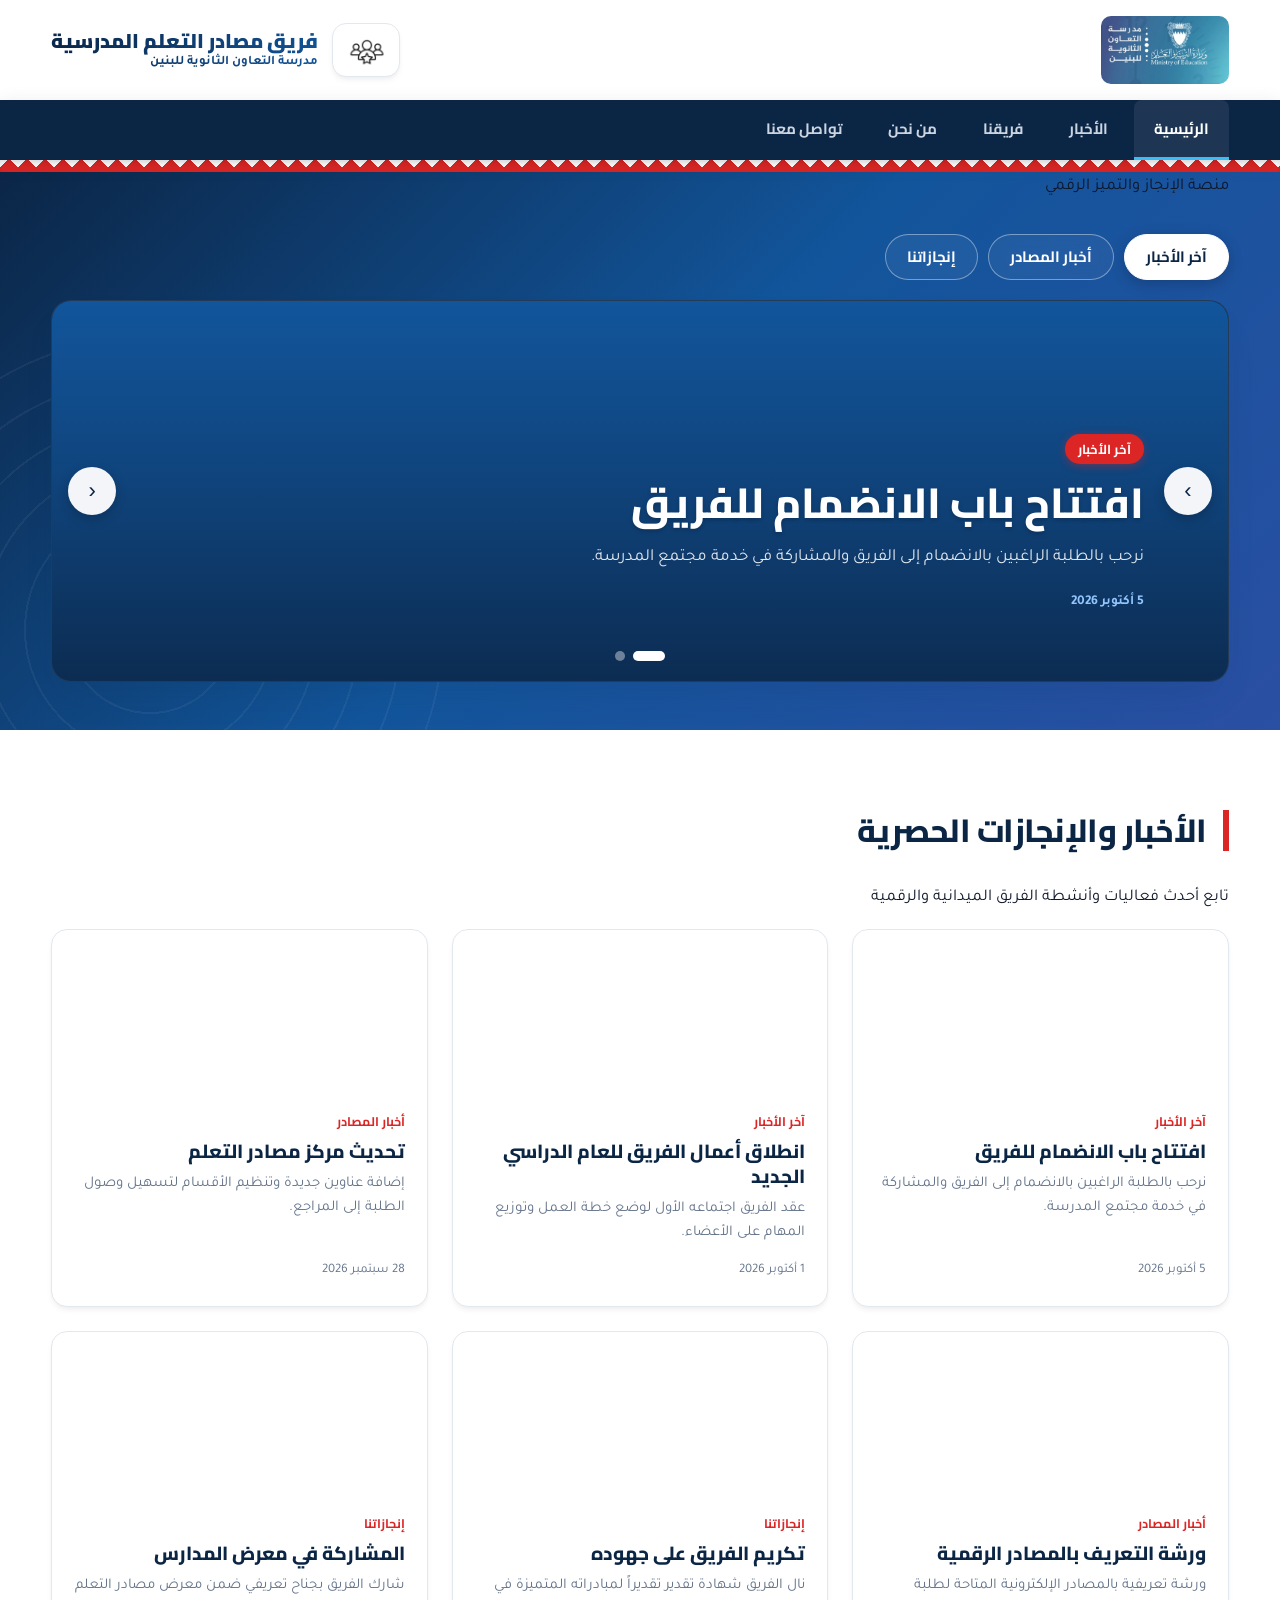
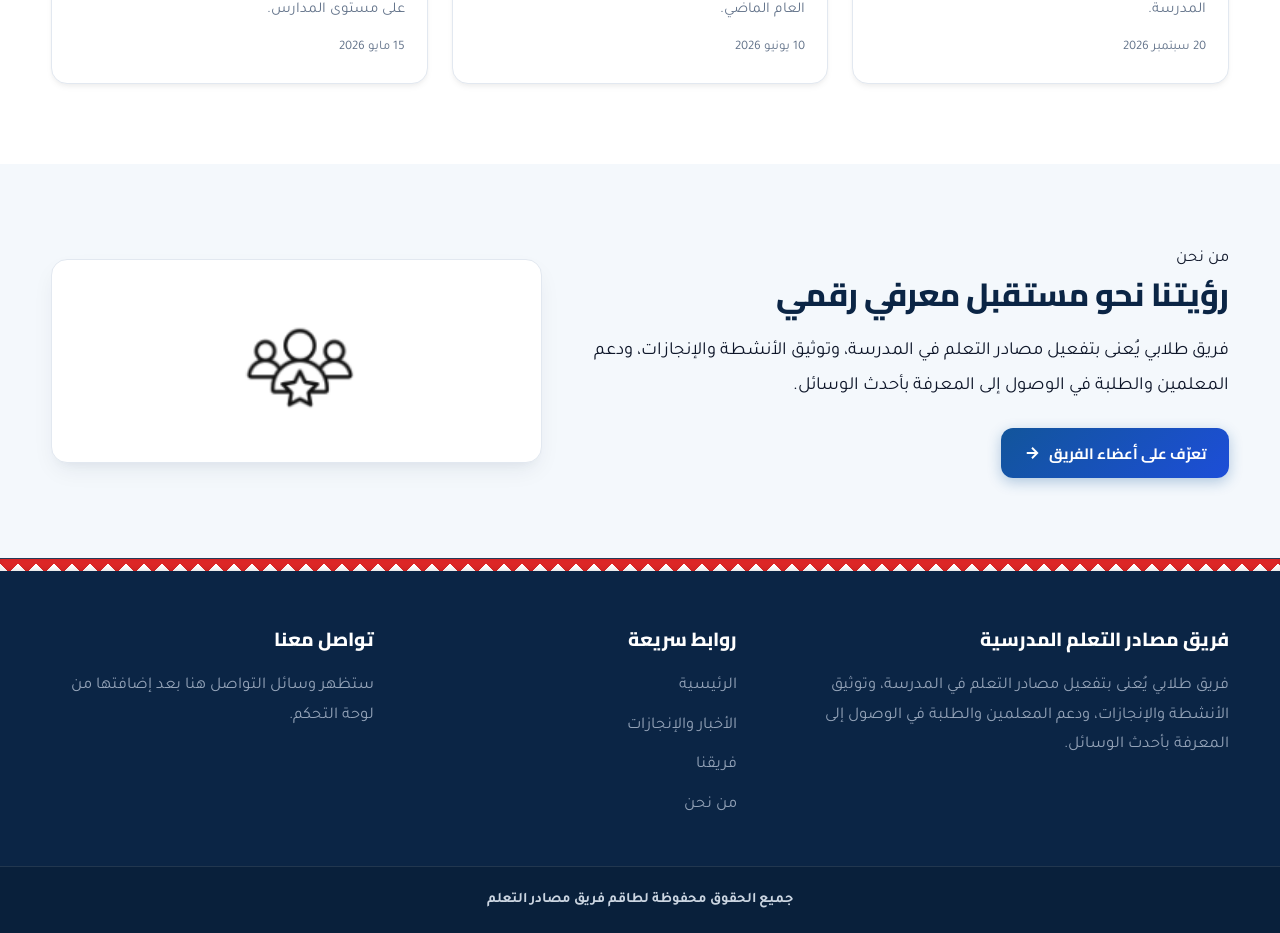
==== index.html @ 52d269bd "Update index.html" ====
<!DOCTYPE html>
<html lang="ar" dir="rtl">
<head>
<meta charset="utf-8">
<meta name="viewport" content="width=device-width, initial-scale=1">
<meta name="description" content="الموقع الرسمي لفريق مصادر التعلم المدرسية - تصميم استثنائي وعصري">
<title>الرئيسية | فريق مصادر التعلم</title>
<link rel="stylesheet" href="css/style.css">
</head>
<body>

<div id="site-header"></div>

<main>
  <!-- قسم الهيرو والسلايدر المتطور -->
  <section class="hero" aria-label="أبرز المستجدات">
    <div class="zig"></div>
    <div class="wrap">
      <div class="hero-top-badge">
        <span class="pulse-dot"></span> منصة الإنجاز والتميز الرقمي
      </div>
      <div class="tabs" id="tabs" role="tablist"></div>
      <div class="slider" id="slider" aria-roledescription="شرائح متحركة"></div>
    </div>
  </section>

  <!-- قسم الأخبار والإنجازات -->
  <section class="sec wrap" id="news">
    <div class="section-header-flex">
      <h2 class="sec-title">الأخبار والإنجازات الحصرية</h2>
      <p class="sec-subtitle">تابع أحدث فعاليات وأنشطة الفريق الميدانية والرقمية</p>
    </div>
    <div class="grid" id="newsGrid"></div>
  </section>

  <!-- قسم من نحن بتصميم زجاجي فخم -->
  <section class="sec alt" id="about">
    <div class="wrap about">
      <div class="about-content">
        <span class="mini-badge">من نحن</span>
        <h2 class="sec-title" style="border:none; padding:0; margin-bottom:16px;">رؤيتنا نحو مستقبل معرفي رقمي</h2>
        <p id="aboutText"></p>
        <div class="about-actions">
          <a class="btn glow-btn" href="team.html">
            <span>تعرّف على أعضاء الفريق</span>
            <svg width="18" height="18" viewBox="0 0 24 24" fill="none" stroke="currentColor" stroke-width="2.5"><path d="M5 12h14M12 5l7 7-7 7"/></svg>
          </a>
        </div>
      </div>
      <div class="logo-box-glow">
        <div class="logo-box">
          <img src="assets/team-logo.png" alt="شعار فريق مصادر التعلم">
        </div>
      </div>
    </div>
  </section>
</main>

<div id="site-footer"></div>
<dialog id="dlg"></dialog>

<script src="data.js"></script>
<script src="js/common.js"></script>
<script src="js/index.js"></script>
</body>
</html>
---- css/style.css ----
@import url('https://fonts.googleapis.com/css2?family=Cairo:wght@500;700;800;900&family=Tajawal:wght@400;500;700&display=swap');

:root {
  --ink: #0B2545;
  --blue: #12559B;
  --royal: #1D4ED8;
  --sky: #38BDF8;
  --mist: #F4F8FC;
  --line: #E2E8F0;
  --red: #DC2626;
  --text: #0F172A;
  --muted: #64748B;
  --r: 16px;
  --shadow-sm: 0 4px 6px -1px rgba(0, 0, 0, 0.05), 0 2px 4px -1px rgba(0, 0, 0, 0.03);
  --shadow-md: 0 10px 25px -5px rgba(11, 37, 69, 0.08), 0 8px 10px -6px rgba(11, 37, 69, 0.04);
  --shadow-lg: 0 20px 40px -15px rgba(11, 37, 69, 0.15);
  --transition: all 0.3s cubic-bezier(0.4, 0, 0.2, 1);
}

*, *::before, *::after {
  box-sizing: border-box;
}

html {
  scroll-behavior: smooth;
  scroll-padding-top: 80px;
}

body {
  margin: 0;
  font-family: 'Tajawal', sans-serif;
  color: var(--text);
  background: #FFFFFF;
  line-height: 1.8;
  font-size: 16.5px;
  -webkit-font-smoothing: antialiased;
}

h1, h2, h3, h4 {
  font-family: 'Cairo', sans-serif;
  color: var(--ink);
  line-height: 1.3;
  margin: 0 0 0.5em;
  font-weight: 800;
}

a {
  color: var(--blue);
  text-decoration: none;
  transition: var(--transition);
}

img {
  max-width: 100%;
  display: block;
}

.wrap {
  width: min(1200px, 92%);
  margin-inline: auto;
}

:focus-visible {
  outline: 3px solid var(--sky);
  outline-offset: 3px;
  border-radius: 4px;
}

/* ---------- الأزرار العصرية ---------- */
.btn {
  display: inline-flex;
  align-items: center;
  justify-content: center;
  gap: 8px;
  border: 0;
  cursor: pointer;
  font: 700 15px 'Cairo', sans-serif;
  padding: 0.7em 1.5em;
  border-radius: 12px;
  background: linear-gradient(135deg, var(--blue), var(--royal));
  color: #fff;
  box-shadow: 0 4px 14px rgba(18, 85, 155, 0.3);
  transition: var(--transition);
}

.btn:hover {
  transform: translateY(-2px);
  box-shadow: 0 6px 20px rgba(18, 85, 155, 0.4);
  background: linear-gradient(135deg, var(--ink), var(--blue));
}

.btn.ghost {
  background: #fff;
  color: var(--blue);
  border: 2px solid var(--blue);
  box-shadow: none;
}

.btn.ghost:hover {
  background: var(--mist);
  transform: translateY(-2px);
}

.btn.danger {
  background: linear-gradient(135deg, #DC2626, #B91C1C);
  box-shadow: 0 4px 14px rgba(220, 38, 38, 0.3);
}

.btn.danger:hover {
  box-shadow: 0 6px 20px rgba(220, 38, 38, 0.4);
}

.btn.sm {
  font-size: 13.5px;
  padding: 0.4em 1em;
  border-radius: 9px;
}

/* ---------- الترويسة ---------- */
.brandrow {
  display: flex;
  align-items: center;
  justify-content: space-between;
  gap: 16px;
  padding: 16px 0;
}

.brand-school img {
  height: 68px;
  width: auto;
  border-radius: 10px;
  transition: var(--transition);
}

.brand-school img:hover {
  transform: scale(1.03);
}

.brand-team {
  display: flex;
  align-items: center;
  gap: 14px;
  color: var(--ink);
}

.brand-team img {
  height: 54px;
  width: auto;
  padding: 6px 8px;
  border: 1px solid var(--line);
  border-radius: 14px;
  background: #fff;
  box-shadow: var(--shadow-sm);
}

.brand-team span {
  font: 900 20px 'Cairo', sans-serif;
  line-height: 1.2;
  background: linear-gradient(135deg, var(--ink), var(--blue));
  -webkit-background-clip: text;
  -webkit-text-fill-color: transparent;
}

.brand-team small {
  display: block;
  font: 600 13px 'Tajawal';
  color: var(--muted);
  margin-top: 2px;
}

.nav {
  background: var(--ink);
  position: sticky;
  top: 0;
  z-index: 100;
  box-shadow: 0 4px 20px rgba(0, 0, 0, 0.1);
  backdrop-filter: blur(10px);
}

.navin {
  display: flex;
  align-items: center;
  justify-content: space-between;
}

.nav ul {
  list-style: none;
  display: flex;
  gap: 6px;
  margin: 0;
  padding: 0;
}

.nav a {
  display: block;
  color: #CBD5E1;
  font: 700 15px 'Cairo';
  padding: 14px 20px;
  border-bottom: 3px solid transparent;
  border-radius: 8px 8px 0 0;
  transition: var(--transition);
}

.nav a:hover, .nav a.on {
  color: #FFFFFF;
  border-bottom-color: var(--sky);
  background: rgba(255, 255, 255, 0.08);
}

.burger {
  display: none;
  background: rgba(255, 255, 255, 0.1);
  border: 1px solid rgba(255, 255, 255, 0.2);
  color: #fff;
  font: 700 15px 'Cairo';
  padding: 8px 16px;
  border-radius: 10px;
  cursor: pointer;
  transition: var(--transition);
}

.burger:hover {
  background: rgba(255, 255, 255, 0.2);
}

/* ---------- الحافة المسننة ---------- */
.zig {
  height: 12px;
  background-color: var(--red);
  background-image: linear-gradient(135deg, #fff 25%, transparent 25%), linear-gradient(225deg, #fff 25%, transparent 25%);
  background-size: 18px 12px;
  background-position: 0 0;
  box-shadow: inset 0 2px 4px rgba(0,0,0,0.1);
}

/* ---------- الهيرو والسلايدر ---------- */
.hero {
  background: linear-gradient(135deg, #0B2545 0%, #12559B 50%, #2A4FA3 100%);
  padding-bottom: 48px;
  position: relative;
  overflow: hidden;
}

.hero::before {
  content: "";
  position: absolute;
  inset: auto auto -200px -150px;
  width: 600px;
  height: 600px;
  border-radius: 50%;
  background: repeating-radial-gradient(circle, transparent 0 40px, rgba(255, 255, 255, 0.05) 40px 42px);
  pointer-events: none;
}

.tabs {
  display: flex;
  gap: 10px;
  flex-wrap: wrap;
  padding: 32px 0 20px;
  position: relative;
}

.tabs button {
  font: 700 15px 'Cairo';
  cursor: pointer;
  border: 1.5px solid rgba(255, 255, 255, 0.4);
  background: rgba(255, 255, 255, 0.05);
  backdrop-filter: blur(8px);
  color: #fff;
  padding: 0.5em 1.4em;
  border-radius: 99px;
  transition: var(--transition);
}

.tabs button:hover {
  background: rgba(255, 255, 255, 0.2);
  border-color: #fff;
}

.tabs button[aria-selected=true] {
  background: #fff;
  color: var(--ink);
  border-color: #fff;
  box-shadow: 0 4px 15px rgba(0,0,0,0.2);
}

.slider {
  position: relative;
  border-radius: 20px;
  overflow: hidden;
  min-height: 380px;
  background: var(--ink);
  box-shadow: var(--shadow-lg);
  border: 1px solid rgba(255, 255, 255, 0.1);
}

.slide {
  position: absolute;
  inset: 0;
  display: flex;
  align-items: flex-end;
  padding: 48px 84px 64px;
  background-size: cover;
  background-position: center;
  background-color: #12559B;
  opacity: 0;
  visibility: hidden;
  transition: opacity 0.6s ease-in-out;
}

.slide::after {
  content: "";
  position: absolute;
  inset: 0;
  background: linear-gradient(0deg, rgba(11,37,69,0.85) 0%, rgba(11,37,69,0.3) 60%, transparent 100%);
  z-index: 1;
}

.slide.active {
  opacity: 1;
  visibility: visible;
  position: relative;
  min-height: 380px;
}

.slide .txt {
  max-width: 680px;
  color: #fff;
  position: relative;
  z-index: 2;
}

.slide .tag {
  display: inline-block;
  background: var(--red);
  color: #fff;
  font: 700 13px 'Cairo';
  padding: 0.2em 1em;
  border-radius: 99px;
  margin-bottom: 12px;
  box-shadow: 0 2px 8px rgba(220, 38, 38, 0.4);
}

.slide h2 {
  color: #fff;
  font-size: clamp(26px, 3.8vw, 42px);
  margin-bottom: 0.3em;
  text-shadow: 0 2px 4px rgba(0,0,0,0.2);
}

.slide p {
  margin: 0 0 0.8em;
  color: #E2E8F0;
  font-size: 17px;
}

.slide time {
  font-size: 13.5px;
  color: #93C5FD;
  font-weight: 600;
}

.arrow {
  position: absolute;
  top: 50%;
  transform: translateY(-50%);
  width: 48px;
  height: 48px;
  border-radius: 50%;
  border: 0;
  background: rgba(255, 255, 255, 0.95);
  color: var(--ink);
  font-size: 22px;
  cursor: pointer;
  z-index: 3;
  display: grid;
  place-items: center;
  box-shadow: 0 4px 12px rgba(0,0,0,0.2);
  transition: var(--transition);
}

.arrow:hover {
  background: #fff;
  transform: translateY(-50%) scale(1.08);
}

.arrow.prev { right: 16px; }
.arrow.next { left: 16px; }

.dots {
  position: absolute;
  bottom: 20px;
  inset-inline: 0;
  display: flex;
  gap: 8px;
  justify-content: center;
  z-index: 3;
}

.dots button {
  width: 10px;
  height: 10px;
  border-radius: 50%;
  border: 0;
  background: rgba(255, 255, 255, 0.4);
  cursor: pointer;
  padding: 0;
  transition: var(--transition);
}

.dots button:hover {
  background: rgba(255, 255, 255, 0.8);
}

.dots button[aria-current=true] {
  background: #fff;
  width: 32px;
  border-radius: 6px;
}

.empty {
  color: #fff;
  padding: 80px 30px;
  text-align: center;
  font-size: 18px;
}

/* ---------- الأقسام ---------- */
.sec {
  padding: 80px 0;
}

.sec.alt {
  background: var(--mist);
}

.sec-title {
  font-size: 32px;
  margin-bottom: 32px;
  padding-inline-start: 16px;
  border-inline-start: 6px solid var(--red);
  letter-spacing: -0.5px;
}

.grid {
  display: grid;
  grid-template-columns: repeat(auto-fill, minmax(280px, 1fr));
  gap: 24px;
}

.ncard {
  background: #fff;
  border: 1px solid var(--line);
  border-radius: var(--r);
  overflow: hidden;
  cursor: pointer;
  text-align: start;
  padding: 0;
  font: inherit;
  display: flex;
  flex-direction: column;
  box-shadow: var(--shadow-sm);
  transition: var(--transition);
}

.ncard:hover {
  border-color: var(--sky);
  transform: translateY(-6px);
  box-shadow: var(--shadow-md);
}

.ncard .pic {
  height: 160px;
  background: linear-gradient(135deg, var(--blue), var(--sky));
  background-size: cover;
  background-position: center;
  transition: var(--transition);
}

.ncard:hover .pic {
  filter: brightness(1.05);
}

.ncard .body {
  padding: 20px 22px 24px;
  display: flex;
  flex-direction: column;
  flex: 1;
}

.ncard .cat {
  font: 700 12.5px 'Cairo';
  color: var(--red);
  margin-bottom: 6px;
}

.ncard h3 {
  font-size: 19px;
  margin: 0 0 8px;
  color: var(--ink);
}

.ncard p {
  margin: 0 0 14px;
  color: var(--muted);
  font-size: 15px;
  display: -webkit-box;
  -webkit-line-clamp: 2;
  -webkit-box-orient: vertical;
  overflow: hidden;
  line-height: 1.6;
}

.ncard time {
  font-size: 13px;
  color: var(--muted);
  margin-top: auto;
}

.about {
  display: grid;
  grid-template-columns: 1.3fr 1fr;
  gap: 48px;
  align-items: center;
}

.about p {
  font-size: 18.5px;
  color: var(--text);
  line-height: 1.9;
  margin-bottom: 24px;
}

.about .logo-box {
  background: #fff;
  border: 1px solid var(--line);
  border-radius: var(--r);
  padding: 36px;
  display: grid;
  place-items: center;
  box-shadow: var(--shadow-md);
  transition: var(--transition);
}

.about .logo-box:hover {
  transform: translateY(-4px);
  box-shadow: var(--shadow-lg);
}

.about .logo-box img {
  height: 130px;
  width: auto;
}

dialog {
  border: 0;
  border-radius: 20px;
  padding: 0;
  max-width: min(700px, 94vw);
  width: 100%;
  box-shadow: 0 25px 50px -12px rgba(11, 37, 69, 0.35);
  animation: modalPop 0.3s cubic-bezier(0.34, 1.56, 0.64, 1);
}

@keyframes modalPop {
  from { opacity: 0; transform: scale(0.95); }
  to { opacity: 1; transform: scale(1); }
}

dialog::backdrop {
  background: rgba(11, 37, 69, 0.65);
  backdrop-filter: blur(5px);
}

.dlg-in {
  padding: 32px;
}

.dlg-in .pic {
  height: 240px;
  border-radius: 14px;
  background: linear-gradient(135deg, var(--blue), var(--sky));
  background-size: cover;
  background-position: center;
  margin-bottom: 20px;
  box-shadow: var(--shadow-sm);
}

/* ---------- فريقنا ---------- */
.page-title {
  background: linear-gradient(135deg, #0B2545 0%, #12559B 100%);
  color: #fff;
  padding: 54px 0;
  position: relative;
  overflow: hidden;
}

.page-title::before {
  content: "";
  position: absolute;
  inset: 0;
  background: radial-gradient(circle at 80% 20%, rgba(56, 189, 248, 0.15) 0%, transparent 50%);
  pointer-events: none;
}

.page-title h1 {
  color: #fff;
  font-size: 38px;
  margin: 0;
}

.page-title p {
  margin: 0.4em 0 0;
  color: #CBD5E1;
  font-size: 17px;
}

.tree {
  display: flex;
  flex-direction: column;
  gap: 0;
}

.level {
  display: flex;
  justify-content: center;
  flex-wrap: wrap;
  gap: 28px;
  position: relative;
  padding-top: 48px;
}

.level:first-child {
  padding-top: 0;
}

.level:not(:first-child)::before {
  content: "";
  position: absolute;
  top: 0;
  left: 50%;
  width: 2.5px;
  height: 48px;
  background: var(--line);
}

.level-label {
  width: 100%;
  text-align: center;
  font: 700 14.5px 'Cairo';
  color: var(--muted);
  margin-bottom: -10px;
  letter-spacing: 0.5px;
}

.mcard {
  display: flex;
  flex-direction: column;
  align-items: center;
  text-align: center;
  width: 220px;
  padding: 26px 18px;
  background: #fff;
  border: 1px solid var(--line);
  border-radius: var(--r);
  color: var(--ink);
  box-shadow: var(--shadow-sm);
  transition: var(--transition);
  cursor: pointer;
}

.mcard:hover {
  border-color: var(--sky);
  transform: translateY(-6px);
  box-shadow: var(--shadow-md);
}

.mcard img {
  width: 118px;
  height: 118px;
  border-radius: 50%;
  object-fit: cover;
  border: 4px solid var(--mist);
  margin-bottom: 12px;
  box-shadow: var(--shadow-sm);
}

.mcard b {
  font: 800 18px 'Cairo';
  margin-bottom: 2px;
}

.mcard span {
  color: var(--muted);
  font-size: 14.5px;
}

.mcard.leader {
  width: 270px;
  border: 2px solid var(--blue);
  background: linear-gradient(180deg, #FFFFFF 0%, var(--mist) 100%);
  box-shadow: var(--shadow-md);
}

.mcard.leader img {
  width: 140px;
  height: 140px;
  border-color: var(--blue);
}

.mcard.leader b {
  font-size: 21px;
}

.mcard.head, .mcard.deputy {
  width: 240px;
  border-top: 5px solid var(--red);
}

/* ---------- صفحة العضو ---------- */
.profile {
  display: grid;
  grid-template-columns: 1fr 360px;
  gap: 40px;
  padding: 54px 0 80px;
  align-items: start;
}

.p-head {
  display: flex;
  gap: 28px;
  align-items: center;
  margin-bottom: 32px;
}

.p-head img {
  width: 160px;
  height: 160px;
  border-radius: 50%;
  object-fit: cover;
  border: 5px solid var(--mist);
  box-shadow: var(--shadow-md);
}

.p-head h1 {
  font-size: 34px;
  margin: 0 0 10px;
}

.badge {
  display: inline-block;
  background: var(--ink);
  color: #fff;
  font: 700 14px 'Cairo';
  padding: 0.2em 1.2em;
  border-radius: 99px;
  box-shadow: var(--shadow-sm);
}

.chips {
  display: flex;
  flex-wrap: wrap;
  gap: 10px;
  margin-bottom: 32px;
}

.chips span {
  background: var(--mist);
  border: 1px solid var(--line);
  color: var(--blue);
  font-weight: 700;
  padding: 0.3em 1.1em;
  border-radius: 99px;
  font-size: 15px;
  box-shadow: var(--shadow-sm);
}

.gallery {
  display: grid;
  grid-template-columns: repeat(auto-fill, minmax(180px, 1fr));
  gap: 16px;
}

.gallery button {
  padding: 0;
  border: 0;
  background: none;
  cursor: zoom-in;
  text-align: start;
  border-radius: 12px;
  overflow: hidden;
  box-shadow: var(--shadow-sm);
  transition: var(--transition);
}

.gallery button:hover {
  transform: translateY(-4px);
  box-shadow: var(--shadow-md);
}

.gallery img {
  width: 100%;
  height: 160px;
  object-fit: cover;
}

.gallery small {
  display: block;
  padding: 8px 4px;
  color: var(--muted);
  font-size: 13.5px;
}

.idcard {
  background: linear-gradient(135deg, #0B2545 0%, #12559B 60%, #38BDF8 100%);
  color: #fff;
  border-radius: 20px;
  padding: 26px;
  text-align: center;
  position: sticky;
  top: 90px;
  box-shadow: var(--shadow-lg);
  border: 1px solid rgba(255, 255, 255, 0.15);
}

.idcard .top {
  display: flex;
  align-items: center;
  justify-content: space-between;
  font: 700 13.5px 'Cairo';
  margin-bottom: 16px;
  text-align: start;
}

.idcard .top img {
  height: 38px;
  background: #fff;
  border-radius: 8px;
  padding: 4px 8px;
  box-shadow: var(--shadow-sm);
}

.idcard .ph {
  width: 104px;
  height: 104px;
  border-radius: 50%;
  object-fit: cover;
  border: 3.5px solid #fff;
  margin: 0 auto 10px;
  box-shadow: 0 8px 20px rgba(0,0,0,0.3);
}

.idcard h3 {
  color: #fff;
  margin: 0;
  font-size: 21px;
}

.idcard .r {
  color: #E2E8F0;
  margin-bottom: 16px;
  font-size: 15px;
}

.idcard .qr {
  color: var(--ink);
  font-size: 13px;
  background: #fff;
  border-radius: 14px;
  padding: 14px;
  display: inline-block;
  box-shadow: 0 8px 20px rgba(0,0,0,0.2);
}

.idcard .qr img, .idcard .qr canvas {
  display: block;
}

.idcard .no {
  font: 700 13.5px 'Cairo';
  margin-top: 12px;
  direction: ltr;
  letter-spacing: 1.2px;
  color: #F8FAFC;
}

.idcard .note {
  font-size: 13px;
  color: #CBD5E1;
  margin-top: 8px;
}

.idactions {
  margin-top: 16px;
  text-align: center;
}

.lightbox img {
  width: 100%;
  max-height: 82vh;
  object-fit: contain;
  background: #000;
  border-radius: 12px;
}

/* ---------- التذييل ---------- */
.foot {
  background: var(--ink);
  color: #94A3B8;
  margin-top: 0;
  border-top: 1px solid rgba(255, 255, 255, 0.1);
}

.foot .cols {
  display: grid;
  grid-template-columns: 1.4fr 1fr 1fr;
  gap: 40px;
  padding: 56px 0 36px;
}

.foot h4 {
  color: #fff;
  font-size: 19px;
  margin-bottom: 1em;
}

.foot ul {
  list-style: none;
  margin: 0;
  padding: 0;
}

.foot ul li {
  margin-bottom: 10px;
}

.foot a {
  color: #94A3B8;
  transition: var(--transition);
}

.foot a:hover {
  color: #fff;
  padding-inline-start: 4px;
}

.soc {
  display: flex;
  flex-wrap: wrap;
  gap: 10px;
}

.soc a {
  border: 1px solid rgba(255, 255, 255, 0.2);
  padding: 0.3em 1.2em;
  border-radius: 99px;
  font-weight: 700;
  font-size: 14px;
  background: rgba(255, 255, 255, 0.05);
}

.soc a:hover {
  background: rgba(255, 255, 255, 0.15);
  border-color: rgba(255, 255, 255, 0.4);
  color: #fff;
}

.copy {
  border-top: 1px solid rgba(255, 255, 255, 0.1);
  text-align: center;
  padding: 20px 0;
  color: #CBD5E1;
  font-weight: 700;
  font-size: 14.5px;
  background: rgba(0,0,0,0.15);
}

/* ---------- لوحة التحكم ---------- */
.adm {
  padding: 40px 0 80px;
}

.adm-tabs {
  display: flex;
  gap: 10px;
  flex-wrap: wrap;
  margin-bottom: 26px;
}

.adm-tabs button {
  font: 700 15.5px 'Cairo';
  border: 1.5px solid var(--line);
  background: #fff;
  padding: 0.5em 1.4em;
  border-radius: 12px;
  cursor: pointer;
  color: var(--ink);
  box-shadow: var(--shadow-sm);
  transition: var(--transition);
}

.adm-tabs button:hover {
  border-color: var(--blue);
  color: var(--blue);
}

.adm-tabs button[aria-selected=true] {
  background: var(--blue);
  color: #fff;
  border-color: var(--blue);
  box-shadow: 0 4px 14px rgba(18, 85, 155, 0.3);
}

.row {
  display: flex;
  align-items: center;
  gap: 14px;
  background: #fff;
  border: 1px solid var(--line);
  border-radius: 14px;
  padding: 14px 18px;
  margin-bottom: 12px;
  flex-wrap: wrap;
  box-shadow: var(--shadow-sm);
  transition: var(--transition);
}

.row:hover {
  border-color: var(--sky);
  box-shadow: var(--shadow-md);
}

.row img {
  width: 52px;
  height: 52px;
  border-radius: 50%;
  object-fit: cover;
  box-shadow: var(--shadow-sm);
}

.row .grow {
  flex: 1;
  min-width: 160px;
}

.row .grow small {
  color: var(--muted);
  display: block;
  margin-top: 2px;
}

.f {
  display: grid;
  gap: 16px;
}

.f label {
  display: grid;
  gap: 6px;
  font-weight: 700;
  font-size: 15px;
  color: var(--ink);
}

.f input, .f select, .f textarea {
  font: inherit;
  padding: 0.65em 1em;
  border: 1.5px solid var(--line);
  border-radius: 12px;
  width: 100%;
  background: #fff;
  transition: var(--transition);
  color: var(--text);
}

.f input:focus, .f select:focus, .f textarea:focus {
  border-color: var(--blue);
  box-shadow: 0 0 0 3px rgba(18, 85, 155, 0.15);
}

.f textarea {
  min-height: 120px;
  resize: vertical;
}

.f .two {
  display: grid;
  grid-template-columns: 1fr 1fr;
  gap: 16px;
}

.thumbs {
  display: flex;
  flex-wrap: wrap;
  gap: 12px;
}

.thumbs .t {
  width: 120px;
  font-size: 13px;
}

.thumbs img {
  width: 120px;
  height: 85px;
  object-fit: cover;
  border-radius: 10px;
  box-shadow: var(--shadow-sm);
}

.thumbs input {
  padding: 0.3em 0.5em;
  font-size: 13px;
  margin-top: 4px;
}

.login {
  max-width: 400px;
  margin: 90px auto;
  background: #fff;
  border: 1px solid var(--line);
  border-radius: 20px;
  padding: 36px;
  box-shadow: var(--shadow-lg);
}

.toast {
  position: fixed;
  bottom: 24px;
  inset-inline: 0;
  margin-inline: auto;
  width: max-content;
  max-width: 90%;
  background: var(--ink);
  color: #fff;
  padding: 0.7em 1.6em;
  border-radius: 99px;
  font-weight: 700;
  z-index: 999;
  box-shadow: var(--shadow-lg);
  border: 1px solid rgba(255,255,255,0.15);
}

.note-box {
  background: var(--mist);
  border: 1px solid var(--line);
  border-radius: 14px;
  padding: 20px 24px;
  margin-bottom: 20px;
  box-shadow: var(--shadow-sm);
}

.note-box ol {
  margin: 0.5em 0 0;
  padding-inline-start: 22px;
  color: var(--muted);
}

.note-box li {
  margin-bottom: 6px;
}

/* ---------- الجوال والتجاوب ---------- */
@media (max-width: 860px) {
  .brand-school img { height: 60px; }
  .brand-team span { font-size: 17px; }
  .burger { display: block; }
  .nav ul {
    display: none;
    flex-direction: column;
    width: 100%;
    padding: 10px 0 16px;
    background: var(--ink);
    border-top: 1px solid rgba(255,255,255,0.1);
  }
  .nav ul.open { display: flex; }
  .navin { flex-wrap: wrap; }
  .nav a { border-radius: 8px; padding: 10px 16px; }
  .slide { padding: 32px 24px 60px; }
  .about, .profile, .foot .cols { grid-template-columns: 1fr; gap: 32px; }
  .p-head { flex-direction: column; text-align: center; }
  .idcard { position: static; }
  .arrow { display: none; }
  .f .two { grid-template-columns: 1fr; }
}

@media (max-width: 520px) {
  .brandrow { flex-direction: column; align-items: flex-start; gap: 12px; }
  .mcard, .mcard.leader, .mcard.head, .mcard.deputy { width: 100%; max-width: 320px; margin-inline: auto; }
}

@media (prefers-reduced-motion: reduce) {
  * { transition: none !important; scroll-behavior: auto !important; }
}

@media print {
  body * { visibility: hidden; }
  #card, #card * { visibility: visible; }
  #card { position: absolute; top: 0; left: 0; width: 340px; }
  .idcard { -webkit-print-color-adjust: exact; print-color-adjust: exact; }
}
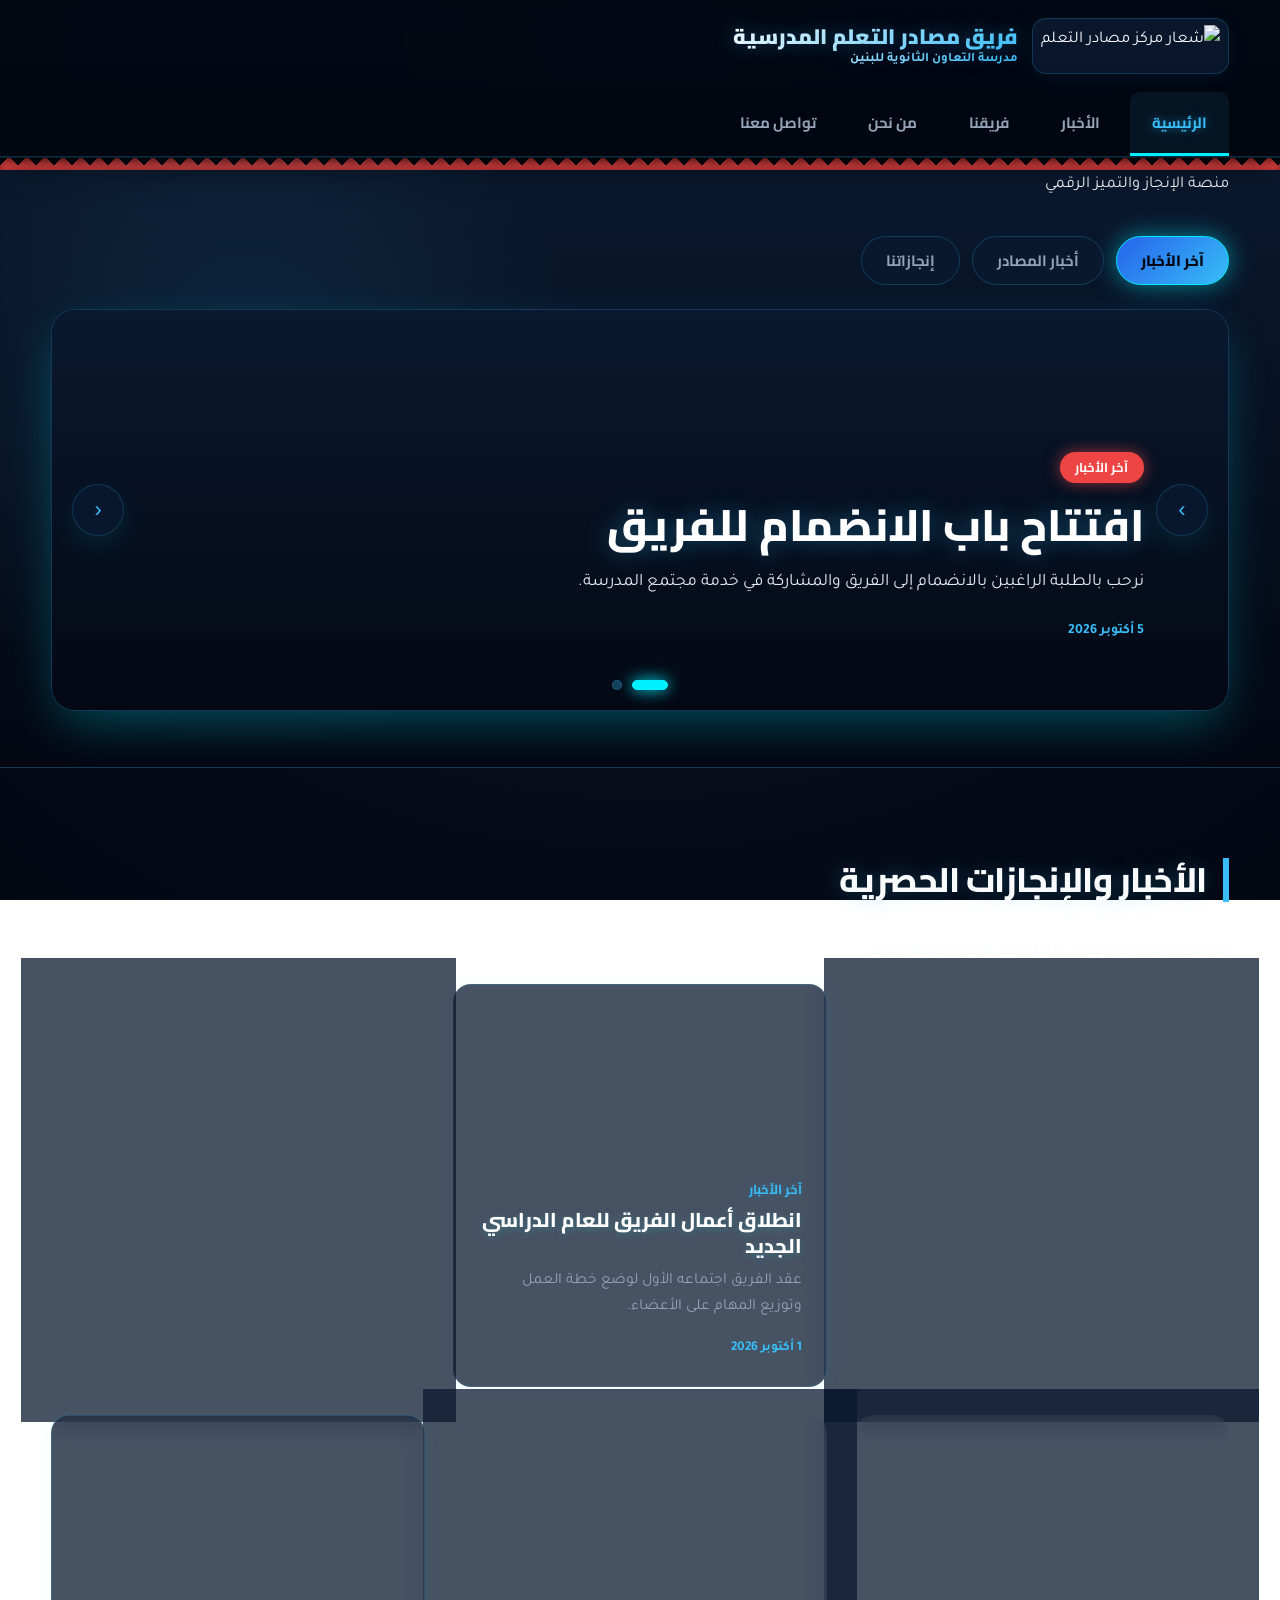
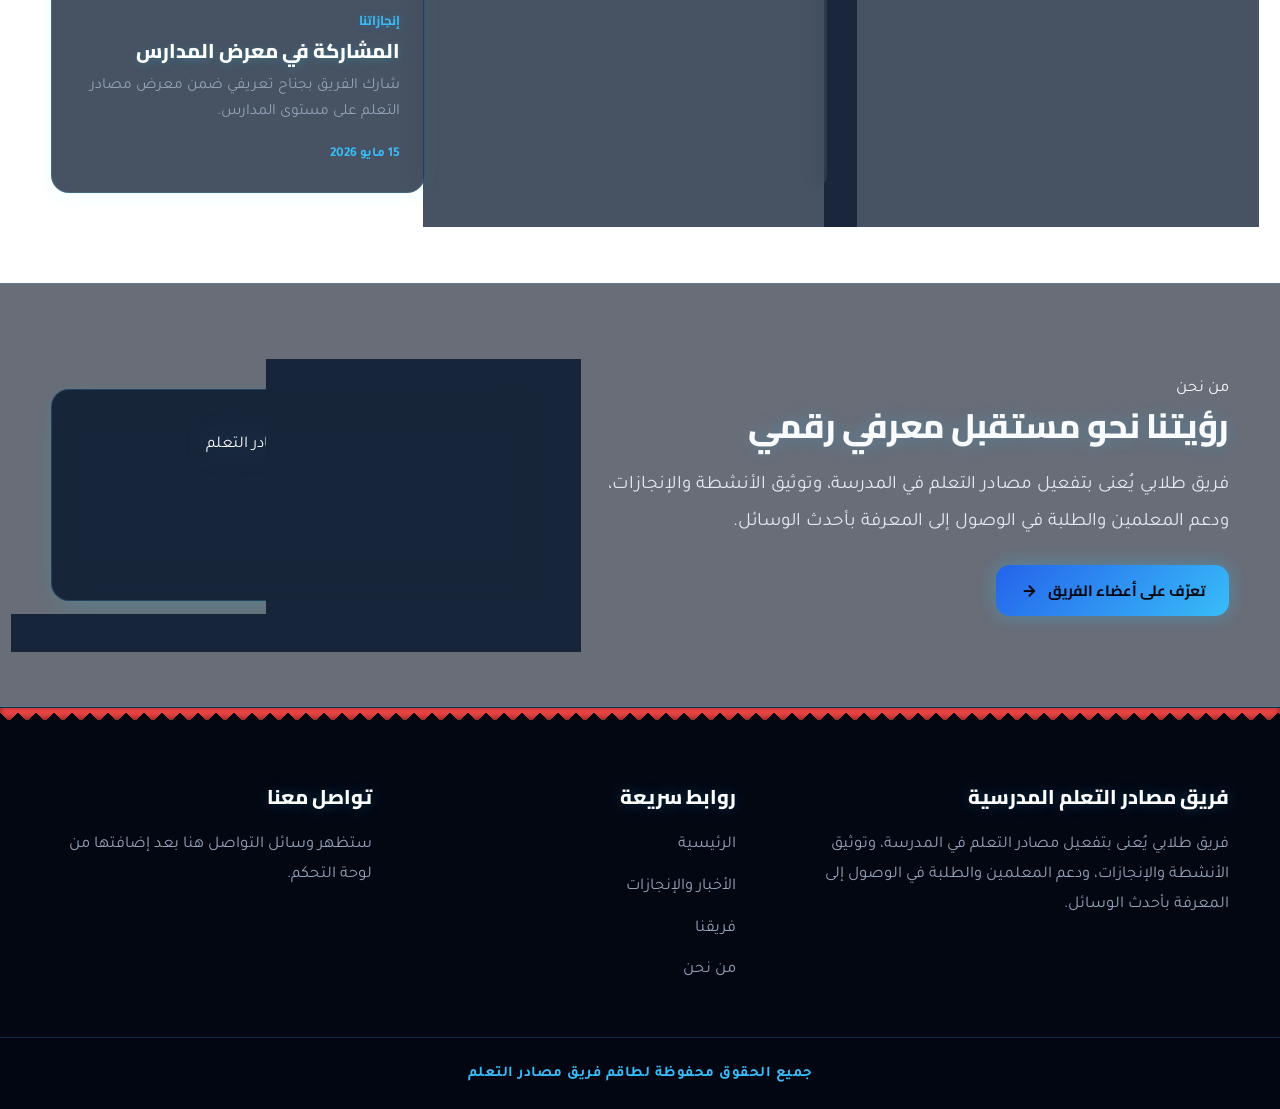
==== commit 5fe930df: "Update index.html" ====
--- a/index.html
+++ b/index.html
@@ -49,7 +49,7 @@
       </div>
       <div class="logo-box-glow">
         <div class="logo-box">
-          <img src="assets/team-logo.png" alt="شعار فريق مصادر التعلم">
+          <img src="assets/logo.jpg" alt="شعار مركز مصادر التعلم">
         </div>
       </div>
     </div>
--- a/css/style.css
+++ b/css/style.css
@@ -1,20 +1,23 @@
 @import url('https://fonts.googleapis.com/css2?family=Cairo:wght@500;700;800;900&family=Tajawal:wght@400;500;700&display=swap');
 
 :root {
-  --ink: #0B2545;
-  --blue: #12559B;
-  --royal: #1D4ED8;
+  --bg-deep: #030712;
+  --bg-card: rgba(10, 25, 47, 0.85);
+  --ink: #0A192F;
+  --blue: #1E40AF;
+  --royal: #2563EB;
   --sky: #38BDF8;
-  --mist: #F4F8FC;
-  --line: #E2E8F0;
-  --red: #DC2626;
-  --text: #0F172A;
-  --muted: #64748B;
-  --r: 16px;
-  --shadow-sm: 0 4px 6px -1px rgba(0, 0, 0, 0.05), 0 2px 4px -1px rgba(0, 0, 0, 0.03);
-  --shadow-md: 0 10px 25px -5px rgba(11, 37, 69, 0.08), 0 8px 10px -6px rgba(11, 37, 69, 0.04);
-  --shadow-lg: 0 20px 40px -15px rgba(11, 37, 69, 0.15);
-  --transition: all 0.3s cubic-bezier(0.4, 0, 0.2, 1);
+  --electric: #00F0FF;
+  --mist: #071124;
+  --line: rgba(56, 189, 248, 0.2);
+  --red: #EF4444;
+  --text: #F8FAFC;
+  --muted: #94A3B8;
+  --r: 18px;
+  --shadow-sm: 0 4px 20px rgba(0, 240, 255, 0.06);
+  --shadow-md: 0 10px 30px -5px rgba(0, 240, 255, 0.15);
+  --shadow-lg: 0 20px 50px -10px rgba(0, 240, 255, 0.3);
+  --transition: all 0.4s cubic-bezier(0.16, 1, 0.3, 1);
 }
 
 *, *::before, *::after {
@@ -23,29 +26,32 @@
 
 html {
   scroll-behavior: smooth;
-  scroll-padding-top: 80px;
+  scroll-padding-top: 90px;
 }
 
 body {
   margin: 0;
   font-family: 'Tajawal', sans-serif;
   color: var(--text);
-  background: #FFFFFF;
+  background: radial-gradient(circle at 50% 0%, #0F172A 0%, #030712 100%);
+  background-attachment: fixed;
   line-height: 1.8;
   font-size: 16.5px;
   -webkit-font-smoothing: antialiased;
+  min-height: 100vh;
 }
 
 h1, h2, h3, h4 {
   font-family: 'Cairo', sans-serif;
-  color: var(--ink);
+  color: var(--text);
   line-height: 1.3;
   margin: 0 0 0.5em;
   font-weight: 800;
+  text-shadow: 0 2px 10px rgba(0, 240, 255, 0.2);
 }
 
 a {
-  color: var(--blue);
+  color: var(--sky);
   text-decoration: none;
   transition: var(--transition);
 }
@@ -61,104 +67,120 @@
 }
 
 :focus-visible {
-  outline: 3px solid var(--sky);
+  outline: 3px solid var(--electric);
   outline-offset: 3px;
-  border-radius: 4px;
-}
-
-/* ---------- الأزرار العصرية ---------- */
+  border-radius: 6px;
+}
+
+/* ---------- الأزرار الفضائية العصرية ---------- */
 .btn {
   display: inline-flex;
   align-items: center;
   justify-content: center;
-  gap: 8px;
+  gap: 10px;
   border: 0;
   cursor: pointer;
   font: 700 15px 'Cairo', sans-serif;
-  padding: 0.7em 1.5em;
-  border-radius: 12px;
-  background: linear-gradient(135deg, var(--blue), var(--royal));
-  color: #fff;
-  box-shadow: 0 4px 14px rgba(18, 85, 155, 0.3);
+  padding: 0.75em 1.6em;
+  border-radius: 14px;
+  background: linear-gradient(135deg, var(--royal), var(--sky));
+  color: #030712;
+  box-shadow: 0 0 20px rgba(56, 189, 248, 0.4);
   transition: var(--transition);
 }
 
 .btn:hover {
-  transform: translateY(-2px);
-  box-shadow: 0 6px 20px rgba(18, 85, 155, 0.4);
-  background: linear-gradient(135deg, var(--ink), var(--blue));
+  transform: translateY(-3px) scale(1.02);
+  box-shadow: 0 0 30px rgba(0, 240, 255, 0.7);
+  background: linear-gradient(135deg, var(--sky), var(--electric));
 }
 
 .btn.ghost {
-  background: #fff;
-  color: var(--blue);
-  border: 2px solid var(--blue);
-  box-shadow: none;
+  background: rgba(10, 25, 47, 0.7);
+  color: var(--sky);
+  border: 2px solid var(--sky);
+  box-shadow: 0 0 15px rgba(56, 189, 248, 0.15);
+  backdrop-filter: blur(10px);
 }
 
 .btn.ghost:hover {
-  background: var(--mist);
-  transform: translateY(-2px);
+  background: rgba(56, 189, 248, 0.15);
+  color: #fff;
+  border-color: var(--electric);
+  transform: translateY(-3px);
 }
 
 .btn.danger {
-  background: linear-gradient(135deg, #DC2626, #B91C1C);
-  box-shadow: 0 4px 14px rgba(220, 38, 38, 0.3);
+  background: linear-gradient(135deg, #EF4444, #991B1B);
+  color: #fff;
+  box-shadow: 0 0 20px rgba(239, 68, 68, 0.4);
 }
 
 .btn.danger:hover {
-  box-shadow: 0 6px 20px rgba(220, 38, 38, 0.4);
+  box-shadow: 0 0 30px rgba(239, 68, 68, 0.7);
 }
 
 .btn.sm {
   font-size: 13.5px;
-  padding: 0.4em 1em;
-  border-radius: 9px;
-}
-
-/* ---------- الترويسة ---------- */
+  padding: 0.45em 1.1em;
+  border-radius: 10px;
+}
+
+/* ---------- الترويسة السايبرانية ---------- */
+header {
+  background: rgba(3, 7, 18, 0.9);
+  backdrop-filter: blur(16px);
+  border-bottom: 1px solid var(--line);
+  position: relative;
+  z-index: 100;
+}
+
 .brandrow {
   display: flex;
   align-items: center;
   justify-content: space-between;
   gap: 16px;
-  padding: 16px 0;
+  padding: 18px 0;
 }
 
 .brand-school img {
   height: 68px;
   width: auto;
-  border-radius: 10px;
+  border-radius: 12px;
+  border: 1px solid var(--line);
+  box-shadow: var(--shadow-sm);
   transition: var(--transition);
 }
 
 .brand-school img:hover {
-  transform: scale(1.03);
+  transform: scale(1.05);
+  border-color: var(--sky);
 }
 
 .brand-team {
   display: flex;
   align-items: center;
   gap: 14px;
-  color: var(--ink);
+  color: var(--text);
 }
 
 .brand-team img {
-  height: 54px;
+  height: 56px;
   width: auto;
   padding: 6px 8px;
   border: 1px solid var(--line);
   border-radius: 14px;
-  background: #fff;
+  background: rgba(10, 25, 47, 0.9);
   box-shadow: var(--shadow-sm);
 }
 
 .brand-team span {
-  font: 900 20px 'Cairo', sans-serif;
+  font: 900 21px 'Cairo', sans-serif;
   line-height: 1.2;
-  background: linear-gradient(135deg, var(--ink), var(--blue));
+  background: linear-gradient(135deg, #FFFFFF, var(--sky));
   -webkit-background-clip: text;
   -webkit-text-fill-color: transparent;
+  text-shadow: 0 0 20px rgba(56, 189, 248, 0.4);
 }
 
 .brand-team small {
@@ -169,12 +191,13 @@
 }
 
 .nav {
-  background: var(--ink);
+  background: rgba(3, 7, 18, 0.95);
   position: sticky;
   top: 0;
   z-index: 100;
-  box-shadow: 0 4px 20px rgba(0, 0, 0, 0.1);
-  backdrop-filter: blur(10px);
+  box-shadow: 0 10px 30px rgba(0, 0, 0, 0.5);
+  border-bottom: 1px solid var(--line);
+  backdrop-filter: blur(20px);
 }
 
 .navin {
@@ -186,32 +209,33 @@
 .nav ul {
   list-style: none;
   display: flex;
-  gap: 6px;
+  gap: 8px;
   margin: 0;
   padding: 0;
 }
 
 .nav a {
   display: block;
-  color: #CBD5E1;
+  color: var(--muted);
   font: 700 15px 'Cairo';
-  padding: 14px 20px;
+  padding: 16px 22px;
   border-bottom: 3px solid transparent;
-  border-radius: 8px 8px 0 0;
+  border-radius: 10px 10px 0 0;
   transition: var(--transition);
 }
 
 .nav a:hover, .nav a.on {
-  color: #FFFFFF;
-  border-bottom-color: var(--sky);
-  background: rgba(255, 255, 255, 0.08);
+  color: var(--sky);
+  border-bottom-color: var(--electric);
+  background: rgba(56, 189, 248, 0.08);
+  text-shadow: 0 0 10px rgba(56, 189, 248, 0.5);
 }
 
 .burger {
   display: none;
-  background: rgba(255, 255, 255, 0.1);
-  border: 1px solid rgba(255, 255, 255, 0.2);
-  color: #fff;
+  background: rgba(56, 189, 248, 0.1);
+  border: 1px solid var(--line);
+  color: var(--sky);
   font: 700 15px 'Cairo';
   padding: 8px 16px;
   border-radius: 10px;
@@ -220,78 +244,82 @@
 }
 
 .burger:hover {
-  background: rgba(255, 255, 255, 0.2);
+  background: rgba(56, 189, 248, 0.2);
 }
 
 /* ---------- الحافة المسننة ---------- */
 .zig {
   height: 12px;
   background-color: var(--red);
-  background-image: linear-gradient(135deg, #fff 25%, transparent 25%), linear-gradient(225deg, #fff 25%, transparent 25%);
+  background-image: linear-gradient(135deg, #030712 25%, transparent 25%), linear-gradient(225deg, #030712 25%, transparent 25%);
   background-size: 18px 12px;
   background-position: 0 0;
-  box-shadow: inset 0 2px 4px rgba(0,0,0,0.1);
-}
-
-/* ---------- الهيرو والسلايدر ---------- */
+  box-shadow: inset 0 2px 6px rgba(0,0,0,0.5);
+}
+
+/* ---------- الهيرو والسلايدر الفضائي ---------- */
 .hero {
-  background: linear-gradient(135deg, #0B2545 0%, #12559B 50%, #2A4FA3 100%);
-  padding-bottom: 48px;
+  background: linear-gradient(180deg, #0A192F 0%, #030712 100%);
+  padding-bottom: 56px;
   position: relative;
   overflow: hidden;
+  border-bottom: 1px solid var(--line);
 }
 
 .hero::before {
   content: "";
   position: absolute;
-  inset: auto auto -200px -150px;
-  width: 600px;
-  height: 600px;
+  inset: -100px auto auto -100px;
+  width: 700px;
+  height: 700px;
   border-radius: 50%;
-  background: repeating-radial-gradient(circle, transparent 0 40px, rgba(255, 255, 255, 0.05) 40px 42px);
+  background: radial-gradient(circle, rgba(56, 189, 248, 0.12) 0%, transparent 70%);
   pointer-events: none;
 }
 
 .tabs {
   display: flex;
-  gap: 10px;
+  gap: 12px;
   flex-wrap: wrap;
-  padding: 32px 0 20px;
+  padding: 36px 0 24px;
   position: relative;
 }
 
 .tabs button {
   font: 700 15px 'Cairo';
   cursor: pointer;
-  border: 1.5px solid rgba(255, 255, 255, 0.4);
-  background: rgba(255, 255, 255, 0.05);
-  backdrop-filter: blur(8px);
-  color: #fff;
-  padding: 0.5em 1.4em;
+  border: 1.5px solid var(--line);
+  background: rgba(10, 25, 47, 0.8);
+  backdrop-filter: blur(12px);
+  color: var(--muted);
+  padding: 0.6em 1.6em;
   border-radius: 99px;
   transition: var(--transition);
 }
 
 .tabs button:hover {
-  background: rgba(255, 255, 255, 0.2);
-  border-color: #fff;
+  background: rgba(56, 189, 248, 0.15);
+  border-color: var(--sky);
+  color: #fff;
 }
 
 .tabs button[aria-selected=true] {
-  background: #fff;
-  color: var(--ink);
-  border-color: #fff;
-  box-shadow: 0 4px 15px rgba(0,0,0,0.2);
+  background: linear-gradient(135deg, var(--royal), var(--sky));
+  color: #030712;
+  border-color: var(--electric);
+  box-shadow: 0 0 25px rgba(0, 240, 255, 0.5);
+  font-weight: 800;
 }
 
 .slider {
   position: relative;
-  border-radius: 20px;
+  border-radius: 24px;
   overflow: hidden;
-  min-height: 380px;
-  background: var(--ink);
+  min-height: 400px;
+  background: var(--bg-card);
   box-shadow: var(--shadow-lg);
-  border: 1px solid rgba(255, 255, 255, 0.1);
+  border: 1px solid var(--line);
+  backdrop-filter: blur(20px);
 }
 
 .slide {
@@ -302,17 +330,17 @@
   padding: 48px 84px 64px;
   background-size: cover;
   background-position: center;
-  background-color: #12559B;
+  background-color: #0A192F;
   opacity: 0;
   visibility: hidden;
-  transition: opacity 0.6s ease-in-out;
+  transition: opacity 0.6s cubic-bezier(0.4, 0, 0.2, 1);
 }
 
 .slide::after {
   content: "";
   position: absolute;
   inset: 0;
-  background: linear-gradient(0deg, rgba(11,37,69,0.85) 0%, rgba(11,37,69,0.3) 60%, transparent 100%);
+  background: linear-gradient(0deg, rgba(3, 7, 18, 0.92) 0%, rgba(3, 7, 18, 0.4) 60%, transparent 100%);
   z-index: 1;
 }
 
@@ -320,11 +348,11 @@
   opacity: 1;
   visibility: visible;
   position: relative;
-  min-height: 380px;
+  min-height: 400px;
 }
 
 .slide .txt {
-  max-width: 680px;
+  max-width: 700px;
   color: #fff;
   position: relative;
   z-index: 2;
@@ -335,64 +363,68 @@
   background: var(--red);
   color: #fff;
   font: 700 13px 'Cairo';
-  padding: 0.2em 1em;
+  padding: 0.25em 1.2em;
   border-radius: 99px;
-  margin-bottom: 12px;
-  box-shadow: 0 2px 8px rgba(220, 38, 38, 0.4);
+  margin-bottom: 14px;
+  box-shadow: 0 0 15px rgba(239, 68, 68, 0.6);
 }
 
 .slide h2 {
   color: #fff;
-  font-size: clamp(26px, 3.8vw, 42px);
+  font-size: clamp(28px, 4vw, 44px);
   margin-bottom: 0.3em;
-  text-shadow: 0 2px 4px rgba(0,0,0,0.2);
+  text-shadow: 0 0 25px rgba(56, 189, 248, 0.4);
 }
 
 .slide p {
-  margin: 0 0 0.8em;
+  margin: 0 0 1em;
   color: #E2E8F0;
-  font-size: 17px;
+  font-size: 17.5px;
 }
 
 .slide time {
-  font-size: 13.5px;
-  color: #93C5FD;
-  font-weight: 600;
+  font-size: 14px;
+  color: var(--sky);
+  font-weight: 700;
 }
 
 .arrow {
   position: absolute;
   top: 50%;
   transform: translateY(-50%);
-  width: 48px;
-  height: 48px;
+  width: 52px;
+  height: 52px;
   border-radius: 50%;
-  border: 0;
-  background: rgba(255, 255, 255, 0.95);
-  color: var(--ink);
+  border: 1px solid var(--line);
+  background: rgba(10, 25, 47, 0.85);
+  color: var(--sky);
   font-size: 22px;
   cursor: pointer;
   z-index: 3;
   display: grid;
   place-items: center;
-  box-shadow: 0 4px 12px rgba(0,0,0,0.2);
+  box-shadow: var(--shadow-md);
+  backdrop-filter: blur(10px);
   transition: var(--transition);
 }
 
 .arrow:hover {
-  background: #fff;
-  transform: translateY(-50%) scale(1.08);
-}
-
-.arrow.prev { right: 16px; }
-.arrow.next { left: 16px; }
+  background: var(--sky);
+  color: #030712;
+  border-color: var(--electric);
+  box-shadow: 0 0 25px rgba(0, 240, 255, 0.6);
+  transform: translateY(-50%) scale(1.1);
+}
+
+.arrow.prev { right: 20px; }
+.arrow.next { left: 20px; }
 
 .dots {
   position: absolute;
   bottom: 20px;
   inset-inline: 0;
   display: flex;
-  gap: 8px;
+  gap: 10px;
   justify-content: center;
   z-index: 3;
 }
@@ -401,55 +433,61 @@
   width: 10px;
   height: 10px;
   border-radius: 50%;
-  border: 0;
-  background: rgba(255, 255, 255, 0.4);
+  border: 1px solid var(--line);
+  background: rgba(56, 189, 248, 0.3);
   cursor: pointer;
   padding: 0;
   transition: var(--transition);
 }
 
 .dots button:hover {
-  background: rgba(255, 255, 255, 0.8);
+  background: var(--sky);
 }
 
 .dots button[aria-current=true] {
-  background: #fff;
-  width: 32px;
+  background: var(--electric);
+  width: 36px;
   border-radius: 6px;
+  box-shadow: 0 0 15px var(--electric);
+  border-color: var(--electric);
 }
 
 .empty {
-  color: #fff;
-  padding: 80px 30px;
+  color: var(--muted);
+  padding: 90px 30px;
   text-align: center;
   font-size: 18px;
 }
 
-/* ---------- الأقسام ---------- */
+/* ---------- الأقسام والبطاقات الزجاجية ---------- */
 .sec {
-  padding: 80px 0;
+  padding: 90px 0;
+  position: relative;
 }
 
 .sec.alt {
-  background: var(--mist);
+  background: rgba(5, 13, 29, 0.6);
+  border-top: 1px solid var(--line);
+  border-bottom: 1px solid var(--line);
 }
 
 .sec-title {
-  font-size: 32px;
-  margin-bottom: 32px;
+  font-size: 34px;
+  margin-bottom: 36px;
   padding-inline-start: 16px;
-  border-inline-start: 6px solid var(--red);
+  border-inline-start: 6px solid var(--sky);
   letter-spacing: -0.5px;
+  text-shadow: 0 0 20px rgba(56, 189, 248, 0.3);
 }
 
 .grid {
   display: grid;
-  grid-template-columns: repeat(auto-fill, minmax(280px, 1fr));
-  gap: 24px;
+  grid-template-columns: repeat(auto-fill, minmax(290px, 1fr));
+  gap: 28px;
 }
 
 .ncard {
-  background: #fff;
+  background: rgba(10, 25, 47, 0.75);
   border: 1px solid var(--line);
   border-radius: var(--r);
   overflow: hidden;
@@ -460,17 +498,18 @@
   display: flex;
   flex-direction: column;
   box-shadow: var(--shadow-sm);
+  backdrop-filter: blur(12px);
   transition: var(--transition);
 }
 
 .ncard:hover {
-  border-color: var(--sky);
-  transform: translateY(-6px);
-  box-shadow: var(--shadow-md);
+  border-color: var(--electric);
+  transform: translateY(-8px) scale(1.01);
+  box-shadow: 0 15px 40px rgba(0, 240, 255, 0.2);
 }
 
 .ncard .pic {
-  height: 160px;
+  height: 170px;
   background: linear-gradient(135deg, var(--blue), var(--sky));
   background-size: cover;
   background-position: center;
@@ -478,141 +517,152 @@
 }
 
 .ncard:hover .pic {
-  filter: brightness(1.05);
+  filter: brightness(1.15) saturate(1.2);
 }
 
 .ncard .body {
-  padding: 20px 22px 24px;
+  padding: 22px 24px 26px;
   display: flex;
   flex-direction: column;
   flex: 1;
 }
 
 .ncard .cat {
-  font: 700 12.5px 'Cairo';
-  color: var(--red);
+  font: 700 13px 'Cairo';
+  color: var(--sky);
   margin-bottom: 6px;
+  text-shadow: 0 0 10px rgba(56, 189, 248, 0.3);
 }
 
 .ncard h3 {
-  font-size: 19px;
-  margin: 0 0 8px;
-  color: var(--ink);
+  font-size: 20px;
+  margin: 0 0 10px;
+  color: #fff;
 }
 
 .ncard p {
-  margin: 0 0 14px;
+  margin: 0 0 16px;
   color: var(--muted);
-  font-size: 15px;
+  font-size: 15.5px;
   display: -webkit-box;
   -webkit-line-clamp: 2;
   -webkit-box-orient: vertical;
   overflow: hidden;
-  line-height: 1.6;
+  line-height: 1.65;
 }
 
 .ncard time {
-  font-size: 13px;
-  color: var(--muted);
+  font-size: 13.5px;
+  color: var(--sky);
   margin-top: auto;
+  font-weight: 600;
 }
 
 .about {
   display: grid;
   grid-template-columns: 1.3fr 1fr;
-  gap: 48px;
+  gap: 52px;
   align-items: center;
 }
 
 .about p {
-  font-size: 18.5px;
-  color: var(--text);
-  line-height: 1.9;
+  font-size: 19px;
+  color: #E2E8F0;
+  line-height: 1.95;
   margin-bottom: 24px;
 }
 
 .about .logo-box {
-  background: #fff;
+  background: rgba(10, 25, 47, 0.85);
   border: 1px solid var(--line);
   border-radius: var(--r);
-  padding: 36px;
+  padding: 40px;
   display: grid;
   place-items: center;
   box-shadow: var(--shadow-md);
+  backdrop-filter: blur(16px);
   transition: var(--transition);
 }
 
 .about .logo-box:hover {
-  transform: translateY(-4px);
-  box-shadow: var(--shadow-lg);
+  transform: translateY(-6px);
+  border-color: var(--electric);
+  box-shadow: 0 20px 40px rgba(0, 240, 255, 0.25);
 }
 
 .about .logo-box img {
   height: 130px;
   width: auto;
+  filter: drop-shadow(0 0 15px rgba(56, 189, 248, 0.3));
 }
 
 dialog {
-  border: 0;
-  border-radius: 20px;
+  border: 1px solid var(--line);
+  border-radius: 24px;
   padding: 0;
-  max-width: min(700px, 94vw);
+  max-width: min(720px, 94vw);
   width: 100%;
-  box-shadow: 0 25px 50px -12px rgba(11, 37, 69, 0.35);
-  animation: modalPop 0.3s cubic-bezier(0.34, 1.56, 0.64, 1);
+  background: #0A192F;
+  color: var(--text);
+  box-shadow: 0 25px 60px rgba(0, 0, 0, 0.8), 0 0 30px rgba(0, 240, 255, 0.2);
+  animation: modalPop 0.35s cubic-bezier(0.34, 1.56, 0.64, 1);
+  backdrop-filter: blur(20px);
 }
 
 @keyframes modalPop {
-  from { opacity: 0; transform: scale(0.95); }
+  from { opacity: 0; transform: scale(0.92); }
   to { opacity: 1; transform: scale(1); }
 }
 
 dialog::backdrop {
-  background: rgba(11, 37, 69, 0.65);
-  backdrop-filter: blur(5px);
+  background: rgba(3, 7, 18, 0.85);
+  backdrop-filter: blur(10px);
 }
 
 .dlg-in {
-  padding: 32px;
+  padding: 36px;
 }
 
 .dlg-in .pic {
-  height: 240px;
-  border-radius: 14px;
+  height: 250px;
+  border-radius: 16px;
   background: linear-gradient(135deg, var(--blue), var(--sky));
   background-size: cover;
   background-position: center;
-  margin-bottom: 20px;
-  box-shadow: var(--shadow-sm);
+  margin-bottom: 24px;
+  box-shadow: var(--shadow-md);
+  border: 1px solid var(--line);
 }
 
 /* ---------- فريقنا ---------- */
 .page-title {
-  background: linear-gradient(135deg, #0B2545 0%, #12559B 100%);
-  color: #fff;
-  padding: 54px 0;
+  background: linear-gradient(180deg, #0A192F 0%, #030712 100%);
+  color: #fff;
+  padding: 60px 0;
   position: relative;
   overflow: hidden;
+  border-bottom: 1px solid var(--line);
 }
 
 .page-title::before {
   content: "";
   position: absolute;
   inset: 0;
-  background: radial-gradient(circle at 80% 20%, rgba(56, 189, 248, 0.15) 0%, transparent 50%);
+  background: radial-gradient(circle at 80% 20%, rgba(0, 240, 255, 0.12) 0%, transparent 60%);
   pointer-events: none;
 }
 
 .page-title h1 {
   color: #fff;
-  font-size: 38px;
+  font-size: 40px;
   margin: 0;
+  text-shadow: 0 0 25px rgba(56, 189, 248, 0.4);
 }
 
 .page-title p {
   margin: 0.4em 0 0;
-  color: #CBD5E1;
-  font-size: 17px;
+  color: var(--muted);
+  font-size: 17.5px;
 }
 
 .tree {
@@ -625,9 +675,9 @@
   display: flex;
   justify-content: center;
   flex-wrap: wrap;
-  gap: 28px;
+  gap: 32px;
   position: relative;
-  padding-top: 48px;
+  padding-top: 54px;
 }
 
 .level:first-child {
@@ -639,18 +689,20 @@
   position: absolute;
   top: 0;
   left: 50%;
-  width: 2.5px;
-  height: 48px;
-  background: var(--line);
+  width: 2px;
+  height: 54px;
+  background: var(--sky);
+  box-shadow: 0 0 10px var(--sky);
 }
 
 .level-label {
   width: 100%;
   text-align: center;
-  font: 700 14.5px 'Cairo';
-  color: var(--muted);
-  margin-bottom: -10px;
-  letter-spacing: 0.5px;
+  font: 700 15px 'Cairo';
+  color: var(--sky);
+  margin-bottom: -12px;
+  letter-spacing: 1px;
+  text-shadow: 0 0 10px rgba(56, 189, 248, 0.4);
 }
 
 .mcard {
@@ -658,218 +710,226 @@
   flex-direction: column;
   align-items: center;
   text-align: center;
-  width: 220px;
-  padding: 26px 18px;
-  background: #fff;
+  width: 230px;
+  padding: 28px 18px;
+  background: rgba(10, 25, 47, 0.75);
   border: 1px solid var(--line);
   border-radius: var(--r);
-  color: var(--ink);
+  color: var(--text);
   box-shadow: var(--shadow-sm);
+  backdrop-filter: blur(12px);
   transition: var(--transition);
   cursor: pointer;
 }
 
 .mcard:hover {
-  border-color: var(--sky);
-  transform: translateY(-6px);
-  box-shadow: var(--shadow-md);
+  border-color: var(--electric);
+  transform: translateY(-8px) scale(1.02);
+  box-shadow: 0 15px 35px rgba(0, 240, 255, 0.25);
 }
 
 .mcard img {
-  width: 118px;
-  height: 118px;
+  width: 122px;
+  height: 122px;
   border-radius: 50%;
   object-fit: cover;
-  border: 4px solid var(--mist);
-  margin-bottom: 12px;
-  box-shadow: var(--shadow-sm);
+  border: 4px solid rgba(56, 189, 248, 0.3);
+  margin-bottom: 14px;
+  box-shadow: 0 0 20px rgba(0, 240, 255, 0.2);
 }
 
 .mcard b {
-  font: 800 18px 'Cairo';
-  margin-bottom: 2px;
+  font: 800 19px 'Cairo';
+  margin-bottom: 4px;
+  color: #fff;
 }
 
 .mcard span {
   color: var(--muted);
-  font-size: 14.5px;
+  font-size: 15px;
 }
 
 .mcard.leader {
-  width: 270px;
-  border: 2px solid var(--blue);
-  background: linear-gradient(180deg, #FFFFFF 0%, var(--mist) 100%);
-  box-shadow: var(--shadow-md);
+  width: 280px;
+  border: 2px solid var(--sky);
+  background: linear-gradient(180deg, rgba(15, 35, 65, 0.9) 0%, rgba(10, 25, 47, 0.9) 100%);
+  box-shadow: 0 0 30px rgba(56, 189, 248, 0.25);
 }
 
 .mcard.leader img {
-  width: 140px;
-  height: 140px;
-  border-color: var(--blue);
+  width: 144px;
+  height: 144px;
+  border-color: var(--electric);
+  box-shadow: 0 0 25px rgba(0, 240, 255, 0.5);
 }
 
 .mcard.leader b {
-  font-size: 21px;
+  font-size: 22px;
 }
 
 .mcard.head, .mcard.deputy {
-  width: 240px;
-  border-top: 5px solid var(--red);
+  width: 250px;
+  border-top: 5px solid var(--electric);
 }
 
 /* ---------- صفحة العضو ---------- */
 .profile {
   display: grid;
-  grid-template-columns: 1fr 360px;
-  gap: 40px;
-  padding: 54px 0 80px;
+  grid-template-columns: 1fr 380px;
+  gap: 44px;
+  padding: 60px 0 90px;
   align-items: start;
 }
 
 .p-head {
   display: flex;
-  gap: 28px;
+  gap: 32px;
   align-items: center;
-  margin-bottom: 32px;
+  margin-bottom: 36px;
 }
 
 .p-head img {
-  width: 160px;
-  height: 160px;
+  width: 170px;
+  height: 170px;
   border-radius: 50%;
   object-fit: cover;
-  border: 5px solid var(--mist);
-  box-shadow: var(--shadow-md);
+  border: 5px solid var(--sky);
+  box-shadow: 0 0 30px rgba(0, 240, 255, 0.4);
 }
 
 .p-head h1 {
-  font-size: 34px;
-  margin: 0 0 10px;
+  font-size: 36px;
+  margin: 0 0 12px;
 }
 
 .badge {
   display: inline-block;
-  background: var(--ink);
-  color: #fff;
-  font: 700 14px 'Cairo';
-  padding: 0.2em 1.2em;
+  background: linear-gradient(135deg, var(--royal), var(--sky));
+  color: #030712;
+  font: 700 14.5px 'Cairo';
+  padding: 0.3em 1.4em;
   border-radius: 99px;
-  box-shadow: var(--shadow-sm);
+  box-shadow: 0 0 15px rgba(56, 189, 248, 0.4);
 }
 
 .chips {
   display: flex;
   flex-wrap: wrap;
-  gap: 10px;
-  margin-bottom: 32px;
+  gap: 12px;
+  margin-bottom: 36px;
 }
 
 .chips span {
-  background: var(--mist);
-  border: 1px solid var(--line);
-  color: var(--blue);
+  background: rgba(10, 25, 47, 0.85);
+  border: 1px solid var(--line);
+  color: var(--sky);
   font-weight: 700;
-  padding: 0.3em 1.1em;
+  padding: 0.4em 1.2em;
   border-radius: 99px;
   font-size: 15px;
   box-shadow: var(--shadow-sm);
+  backdrop-filter: blur(10px);
 }
 
 .gallery {
   display: grid;
-  grid-template-columns: repeat(auto-fill, minmax(180px, 1fr));
-  gap: 16px;
+  grid-template-columns: repeat(auto-fill, minmax(190px, 1fr));
+  gap: 18px;
 }
 
 .gallery button {
   padding: 0;
-  border: 0;
-  background: none;
+  border: 1px solid var(--line);
+  background: rgba(10, 25, 47, 0.8);
   cursor: zoom-in;
   text-align: start;
-  border-radius: 12px;
+  border-radius: 14px;
   overflow: hidden;
   box-shadow: var(--shadow-sm);
+  backdrop-filter: blur(10px);
   transition: var(--transition);
 }
 
 .gallery button:hover {
-  transform: translateY(-4px);
-  box-shadow: var(--shadow-md);
+  transform: translateY(-6px);
+  border-color: var(--electric);
+  box-shadow: 0 15px 35px rgba(0, 240, 255, 0.25);
 }
 
 .gallery img {
   width: 100%;
-  height: 160px;
+  height: 170px;
   object-fit: cover;
 }
 
 .gallery small {
   display: block;
-  padding: 8px 4px;
+  padding: 10px 8px;
   color: var(--muted);
-  font-size: 13.5px;
+  font-size: 14px;
 }
 
 .idcard {
-  background: linear-gradient(135deg, #0B2545 0%, #12559B 60%, #38BDF8 100%);
-  color: #fff;
-  border-radius: 20px;
-  padding: 26px;
+  background: linear-gradient(135deg, #0A192F 0%, #1E40AF 60%, #00F0FF 100%);
+  color: #fff;
+  border-radius: 24px;
+  padding: 28px;
   text-align: center;
   position: sticky;
-  top: 90px;
-  box-shadow: var(--shadow-lg);
-  border: 1px solid rgba(255, 255, 255, 0.15);
+  top: 100px;
+  box-shadow: 0 20px 50px rgba(0, 240, 255, 0.3);
+  border: 1px solid rgba(255, 255, 255, 0.25);
 }
 
 .idcard .top {
   display: flex;
   align-items: center;
   justify-content: space-between;
-  font: 700 13.5px 'Cairo';
-  margin-bottom: 16px;
+  font: 700 14px 'Cairo';
+  margin-bottom: 18px;
   text-align: start;
 }
 
 .idcard .top img {
-  height: 38px;
-  background: #fff;
+  height: 40px;
+  background: #030712;
   border-radius: 8px;
   padding: 4px 8px;
   box-shadow: var(--shadow-sm);
+  border: 1px solid var(--line);
 }
 
 .idcard .ph {
-  width: 104px;
-  height: 104px;
+  width: 110px;
+  height: 110px;
   border-radius: 50%;
   object-fit: cover;
-  border: 3.5px solid #fff;
-  margin: 0 auto 10px;
-  box-shadow: 0 8px 20px rgba(0,0,0,0.3);
+  border: 4px solid #fff;
+  margin: 0 auto 12px;
+  box-shadow: 0 0 25px rgba(0, 0, 0, 0.5);
 }
 
 .idcard h3 {
   color: #fff;
   margin: 0;
-  font-size: 21px;
+  font-size: 22px;
+  text-shadow: 0 0 15px rgba(255, 255, 255, 0.5);
 }
 
 .idcard .r {
   color: #E2E8F0;
-  margin-bottom: 16px;
-  font-size: 15px;
+  margin-bottom: 18px;
+  font-size: 15.5px;
 }
 
 .idcard .qr {
-  color: var(--ink);
-  font-size: 13px;
+  color: #030712;
+  font-size: 13.5px;
   background: #fff;
-  border-radius: 14px;
+  border-radius: 16px;
   padding: 14px;
   display: inline-block;
-  box-shadow: 0 8px 20px rgba(0,0,0,0.2);
+  box-shadow: 0 10px 30px rgba(0,0,0,0.4);
 }
 
 .idcard .qr img, .idcard .qr canvas {
@@ -877,51 +937,52 @@
 }
 
 .idcard .no {
-  font: 700 13.5px 'Cairo';
-  margin-top: 12px;
+  font: 700 14px 'Cairo';
+  margin-top: 14px;
   direction: ltr;
-  letter-spacing: 1.2px;
+  letter-spacing: 1.5px;
   color: #F8FAFC;
 }
 
 .idcard .note {
-  font-size: 13px;
+  font-size: 13.5px;
   color: #CBD5E1;
   margin-top: 8px;
 }
 
 .idactions {
-  margin-top: 16px;
+  margin-top: 18px;
   text-align: center;
 }
 
 .lightbox img {
   width: 100%;
-  max-height: 82vh;
+  max-height: 85vh;
   object-fit: contain;
-  background: #000;
-  border-radius: 12px;
+  background: #030712;
+  border-radius: 14px;
 }
 
 /* ---------- التذييل ---------- */
 .foot {
-  background: var(--ink);
-  color: #94A3B8;
+  background: #030712;
+  color: var(--muted);
   margin-top: 0;
-  border-top: 1px solid rgba(255, 255, 255, 0.1);
+  border-top: 1px solid var(--line);
 }
 
 .foot .cols {
   display: grid;
   grid-template-columns: 1.4fr 1fr 1fr;
-  gap: 40px;
-  padding: 56px 0 36px;
+  gap: 44px;
+  padding: 64px 0 40px;
 }
 
 .foot h4 {
   color: #fff;
-  font-size: 19px;
+  font-size: 20px;
   margin-bottom: 1em;
+  text-shadow: 0 0 15px rgba(56, 189, 248, 0.3);
 }
 
 .foot ul {
@@ -931,17 +992,18 @@
 }
 
 .foot ul li {
-  margin-bottom: 10px;
+  margin-bottom: 12px;
 }
 
 .foot a {
-  color: #94A3B8;
+  color: var(--muted);
   transition: var(--transition);
 }
 
 .foot a:hover {
-  color: #fff;
-  padding-inline-start: 4px;
+  color: var(--sky);
+  padding-inline-start: 6px;
+  text-shadow: 0 0 10px var(--sky);
 }
 
 .soc {
@@ -951,91 +1013,99 @@
 }
 
 .soc a {
-  border: 1px solid rgba(255, 255, 255, 0.2);
-  padding: 0.3em 1.2em;
+  border: 1px solid var(--line);
+  padding: 0.35em 1.3em;
   border-radius: 99px;
   font-weight: 700;
   font-size: 14px;
-  background: rgba(255, 255, 255, 0.05);
+  background: rgba(10, 25, 47, 0.7);
+  backdrop-filter: blur(10px);
+  color: var(--sky);
 }
 
 .soc a:hover {
-  background: rgba(255, 255, 255, 0.15);
-  border-color: rgba(255, 255, 255, 0.4);
-  color: #fff;
+  background: rgba(56, 189, 248, 0.2);
+  border-color: var(--electric);
+  color: #fff;
+  box-shadow: 0 0 15px rgba(0, 240, 255, 0.4);
 }
 
 .copy {
-  border-top: 1px solid rgba(255, 255, 255, 0.1);
+  border-top: 1px solid var(--line);
   text-align: center;
-  padding: 20px 0;
-  color: #CBD5E1;
+  padding: 22px 0;
+  color: var(--sky);
   font-weight: 700;
-  font-size: 14.5px;
-  background: rgba(0,0,0,0.15);
-}
-
-/* ---------- لوحة التحكم ---------- */
+  font-size: 15px;
+  background: rgba(3, 7, 18, 0.95);
+  letter-spacing: 0.5px;
+}
+
+/* ---------- لوحة التحكم والتحسينات الميدانية ---------- */
 .adm {
-  padding: 40px 0 80px;
+  padding: 50px 0 90px;
 }
 
 .adm-tabs {
   display: flex;
-  gap: 10px;
+  gap: 12px;
   flex-wrap: wrap;
-  margin-bottom: 26px;
+  margin-bottom: 30px;
 }
 
 .adm-tabs button {
-  font: 700 15.5px 'Cairo';
+  font: 700 16px 'Cairo';
   border: 1.5px solid var(--line);
-  background: #fff;
-  padding: 0.5em 1.4em;
-  border-radius: 12px;
+  background: rgba(10, 25, 47, 0.8);
+  padding: 0.6em 1.6em;
+  border-radius: 14px;
   cursor: pointer;
-  color: var(--ink);
+  color: var(--muted);
   box-shadow: var(--shadow-sm);
+  backdrop-filter: blur(10px);
   transition: var(--transition);
 }
 
 .adm-tabs button:hover {
-  border-color: var(--blue);
-  color: var(--blue);
+  border-color: var(--sky);
+  color: var(--sky);
 }
 
 .adm-tabs button[aria-selected=true] {
-  background: var(--blue);
-  color: #fff;
-  border-color: var(--blue);
-  box-shadow: 0 4px 14px rgba(18, 85, 155, 0.3);
+  background: linear-gradient(135deg, var(--royal), var(--sky));
+  color: #030712;
+  border-color: var(--electric);
+  box-shadow: 0 0 25px rgba(0, 240, 255, 0.5);
+  font-weight: 800;
 }
 
 .row {
   display: flex;
   align-items: center;
-  gap: 14px;
-  background: #fff;
-  border: 1px solid var(--line);
-  border-radius: 14px;
-  padding: 14px 18px;
-  margin-bottom: 12px;
+  gap: 16px;
+  background: rgba(10, 25, 47, 0.75);
+  border: 1px solid var(--line);
+  border-radius: 16px;
+  padding: 16px 20px;
+  margin-bottom: 14px;
   flex-wrap: wrap;
   box-shadow: var(--shadow-sm);
+  backdrop-filter: blur(12px);
   transition: var(--transition);
 }
 
 .row:hover {
-  border-color: var(--sky);
-  box-shadow: var(--shadow-md);
+  border-color: var(--electric);
+  box-shadow: 0 10px 30px rgba(0, 240, 255, 0.2);
 }
 
 .row img {
-  width: 52px;
-  height: 52px;
+  width: 56px;
+  height: 56px;
   border-radius: 50%;
   object-fit: cover;
   box-shadow: var(--shadow-sm);
+  border: 2px solid var(--sky);
 }
 
 .row .grow {
@@ -1046,108 +1116,114 @@
 .row .grow small {
   color: var(--muted);
   display: block;
-  margin-top: 2px;
+  margin-top: 3px;
 }
 
 .f {
   display: grid;
-  gap: 16px;
+  gap: 18px;
 }
 
 .f label {
   display: grid;
-  gap: 6px;
+  gap: 8px;
   font-weight: 700;
-  font-size: 15px;
-  color: var(--ink);
+  font-size: 15.5px;
+  color: #fff;
 }
 
 .f input, .f select, .f textarea {
   font: inherit;
-  padding: 0.65em 1em;
+  padding: 0.7em 1.1em;
   border: 1.5px solid var(--line);
-  border-radius: 12px;
+  border-radius: 14px;
   width: 100%;
-  background: #fff;
-  transition: var(--transition);
-  color: var(--text);
+  background: rgba(3, 7, 18, 0.85);
+  transition: var(--transition);
+  color: #fff;
+  backdrop-filter: blur(10px);
 }
 
 .f input:focus, .f select:focus, .f textarea:focus {
-  border-color: var(--blue);
-  box-shadow: 0 0 0 3px rgba(18, 85, 155, 0.15);
+  border-color: var(--electric);
+  box-shadow: 0 0 20px rgba(0, 240, 255, 0.3);
+  outline: none;
 }
 
 .f textarea {
-  min-height: 120px;
+  min-height: 130px;
   resize: vertical;
 }
 
 .f .two {
   display: grid;
   grid-template-columns: 1fr 1fr;
-  gap: 16px;
+  gap: 18px;
 }
 
 .thumbs {
   display: flex;
   flex-wrap: wrap;
-  gap: 12px;
+  gap: 14px;
 }
 
 .thumbs .t {
-  width: 120px;
+  width: 130px;
+  font-size: 13.5px;
+}
+
+.thumbs img {
+  width: 130px;
+  height: 90px;
+  object-fit: cover;
+  border-radius: 12px;
+  box-shadow: var(--shadow-sm);
+  border: 1px solid var(--line);
+}
+
+.thumbs input {
+  padding: 0.35em 0.6em;
   font-size: 13px;
-}
-
-.thumbs img {
-  width: 120px;
-  height: 85px;
-  object-fit: cover;
-  border-radius: 10px;
-  box-shadow: var(--shadow-sm);
-}
-
-.thumbs input {
-  padding: 0.3em 0.5em;
-  font-size: 13px;
-  margin-top: 4px;
+  margin-top: 6px;
 }
 
 .login {
-  max-width: 400px;
-  margin: 90px auto;
-  background: #fff;
-  border: 1px solid var(--line);
-  border-radius: 20px;
-  padding: 36px;
-  box-shadow: var(--shadow-lg);
+  max-width: 420px;
+  margin: 100px auto;
+  background: rgba(10, 25, 47, 0.85);
+  border: 1px solid var(--line);
+  border-radius: 24px;
+  padding: 40px;
+  box-shadow: 0 25px 60px rgba(0, 0, 0, 0.8), 0 0 30px rgba(56, 189, 248, 0.2);
+  backdrop-filter: blur(20px);
 }
 
 .toast {
   position: fixed;
-  bottom: 24px;
+  bottom: 28px;
   inset-inline: 0;
   margin-inline: auto;
   width: max-content;
   max-width: 90%;
-  background: var(--ink);
-  color: #fff;
-  padding: 0.7em 1.6em;
+  background: rgba(3, 7, 18, 0.95);
+  color: var(--sky);
+  padding: 0.8em 1.8em;
   border-radius: 99px;
   font-weight: 700;
   z-index: 999;
-  box-shadow: var(--shadow-lg);
-  border: 1px solid rgba(255,255,255,0.15);
+  box-shadow: 0 10px 30px rgba(0, 240, 255, 0.3);
+  border: 1px solid var(--electric);
+  backdrop-filter: blur(15px);
 }
 
 .note-box {
-  background: var(--mist);
-  border: 1px solid var(--line);
-  border-radius: 14px;
-  padding: 20px 24px;
-  margin-bottom: 20px;
+  background: rgba(10, 25, 47, 0.7);
+  border: 1px solid var(--line);
+  border-radius: 16px;
+  padding: 22px 26px;
+  margin-bottom: 24px;
   box-shadow: var(--shadow-sm);
+  backdrop-filter: blur(10px);
 }
 
 .note-box ol {
@@ -1157,27 +1233,27 @@
 }
 
 .note-box li {
-  margin-bottom: 6px;
-}
-
-/* ---------- الجوال والتجاوب ---------- */
+  margin-bottom: 8px;
+}
+
+/* ---------- التجاوب للهواتف والأجهزة الذكية ---------- */
 @media (max-width: 860px) {
   .brand-school img { height: 60px; }
-  .brand-team span { font-size: 17px; }
+  .brand-team span { font-size: 18px; }
   .burger { display: block; }
   .nav ul {
     display: none;
     flex-direction: column;
     width: 100%;
-    padding: 10px 0 16px;
-    background: var(--ink);
-    border-top: 1px solid rgba(255,255,255,0.1);
+    padding: 12px 0 18px;
+    background: rgba(3, 7, 18, 0.98);
+    border-top: 1px solid var(--line);
   }
   .nav ul.open { display: flex; }
   .navin { flex-wrap: wrap; }
-  .nav a { border-radius: 8px; padding: 10px 16px; }
-  .slide { padding: 32px 24px 60px; }
-  .about, .profile, .foot .cols { grid-template-columns: 1fr; gap: 32px; }
+  .nav a { border-radius: 10px; padding: 12px 18px; }
+  .slide { padding: 36px 24px 64px; }
+  .about, .profile, .foot .cols { grid-template-columns: 1fr; gap: 36px; }
   .p-head { flex-direction: column; text-align: center; }
   .idcard { position: static; }
   .arrow { display: none; }
@@ -1185,7 +1261,7 @@
 }
 
 @media (max-width: 520px) {
-  .brandrow { flex-direction: column; align-items: flex-start; gap: 12px; }
+  .brandrow { flex-direction: column; align-items: flex-start; gap: 14px; }
   .mcard, .mcard.leader, .mcard.head, .mcard.deputy { width: 100%; max-width: 320px; margin-inline: auto; }
 }
 
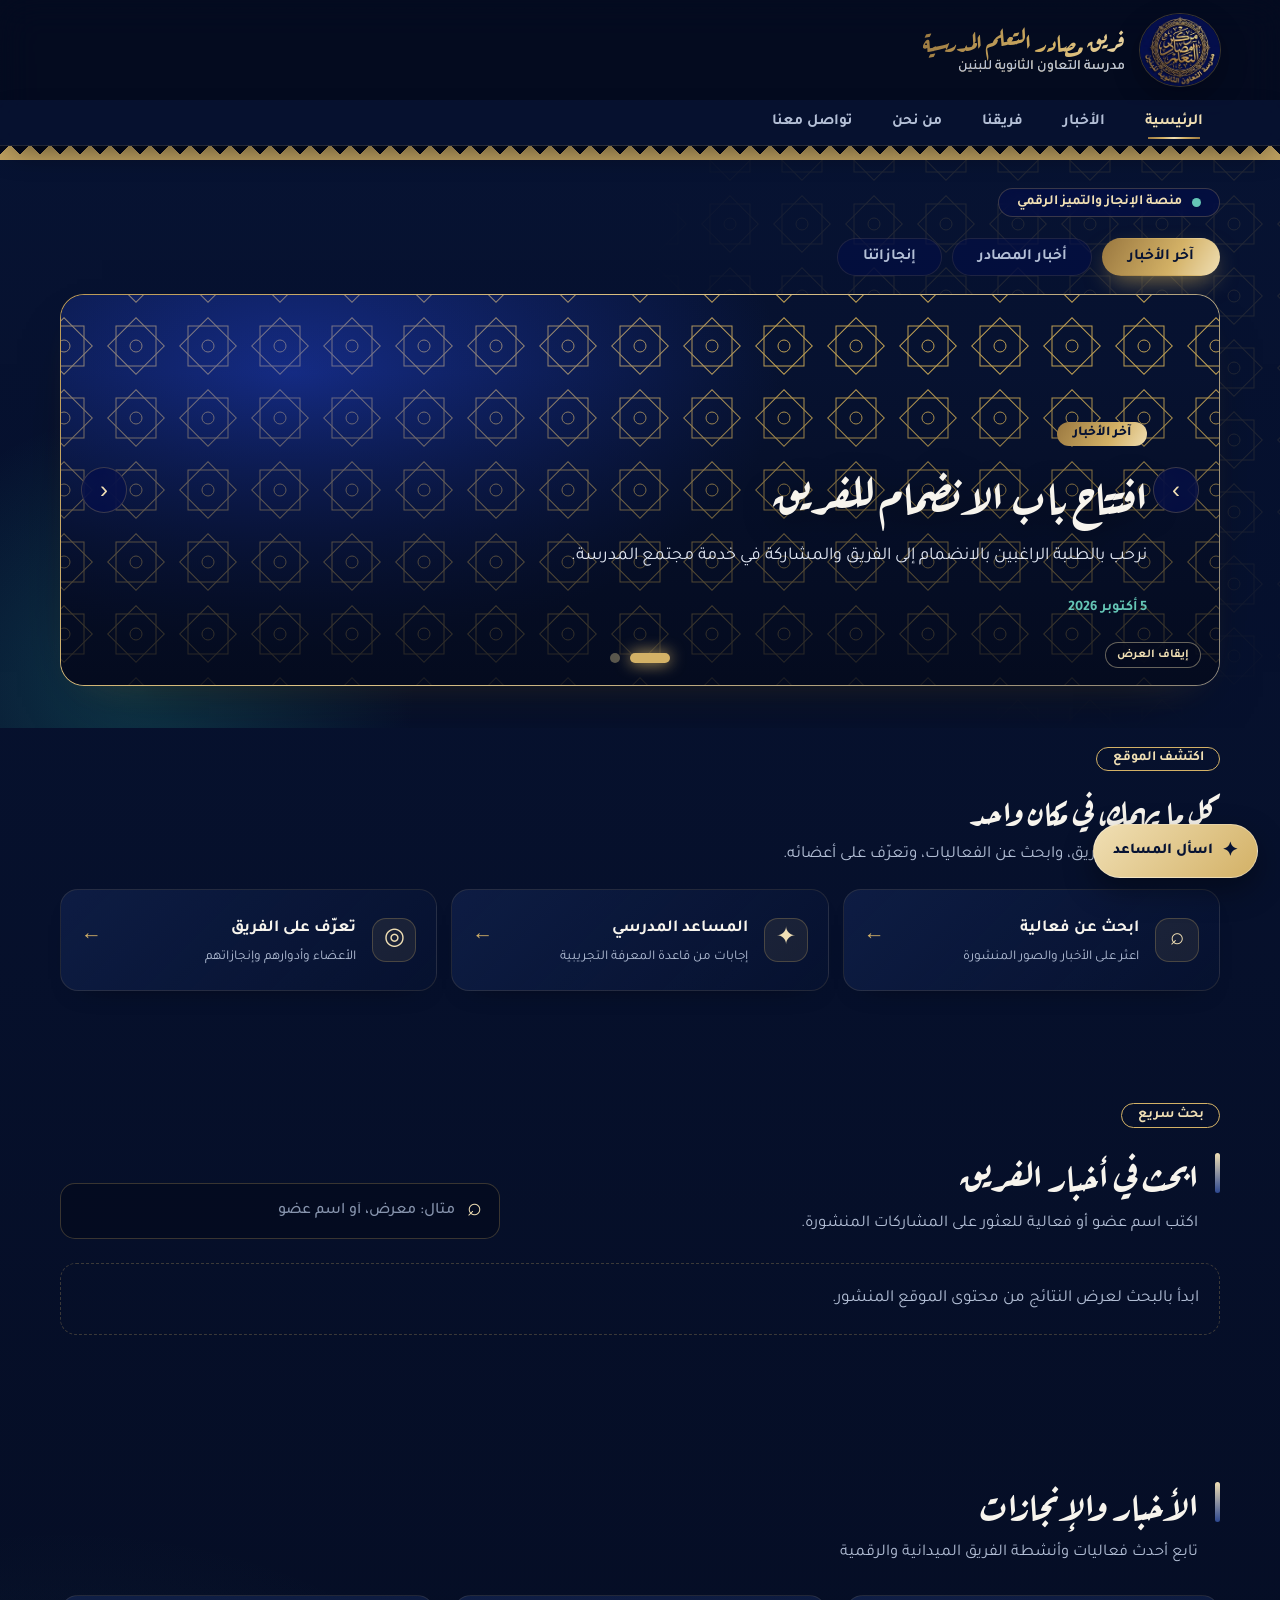
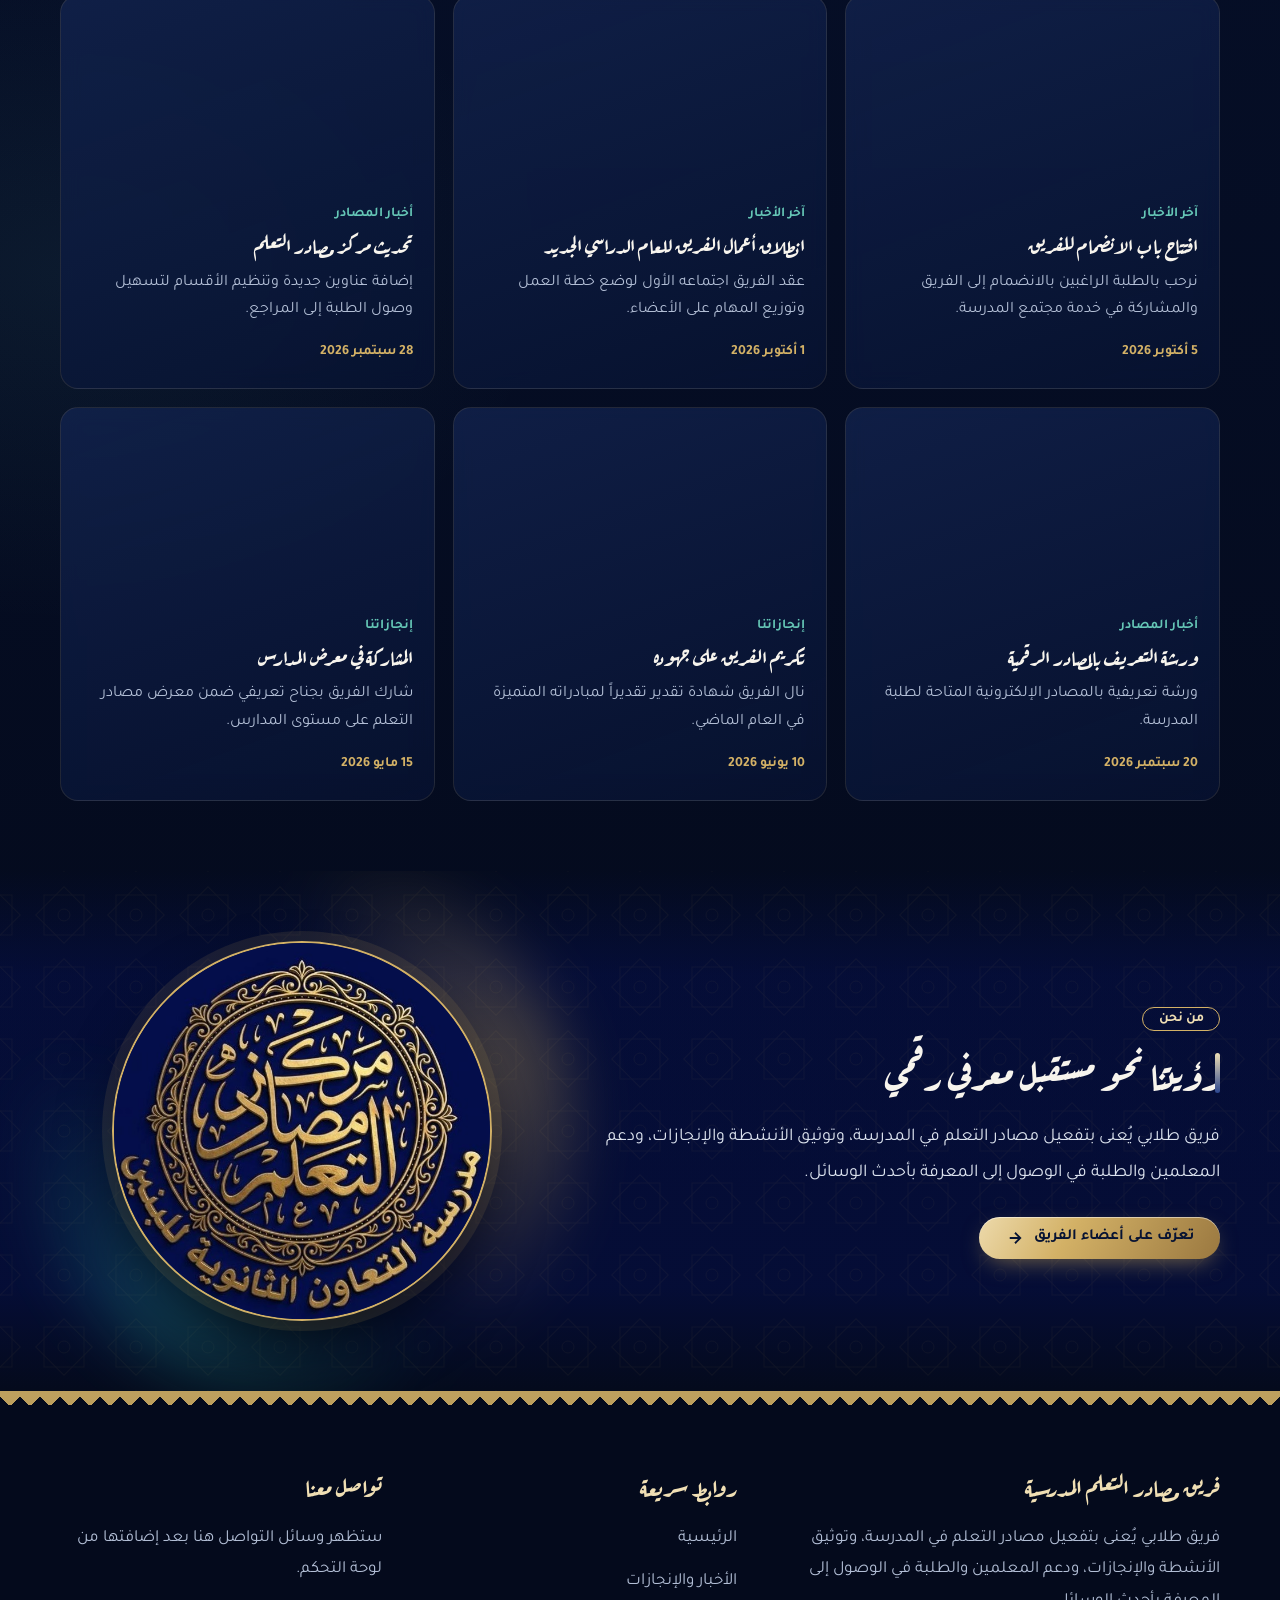
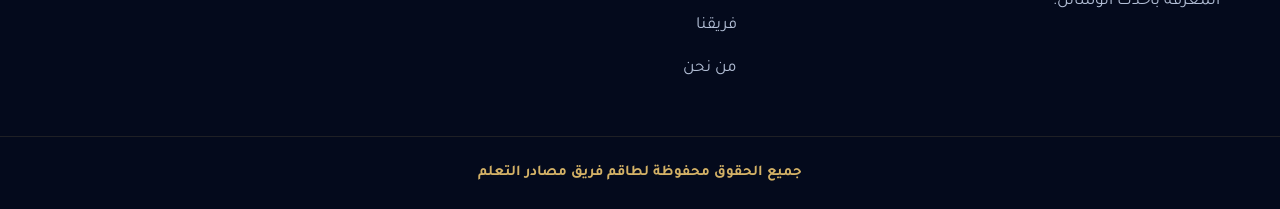
==== commit 23b6b228: "Polish responsive Arabic site and add safe demo search/assistant" ====
--- a/index.html
+++ b/index.html
@@ -24,10 +24,53 @@
     </div>
   </section>
 
+  <section class="service-strip wrap" aria-labelledby="services-title">
+    <div class="service-intro">
+      <span class="mini-badge">اكتشف الموقع</span>
+      <h2 id="services-title">كل ما يهمك، في مكان واحد</h2>
+      <p>استكشف أخبار الفريق، وابحث عن الفعاليات، وتعرّف على أعضائه.</p>
+    </div>
+    <div class="service-cards">
+      <a class="service-card" href="#eventFinder">
+        <span class="service-icon" aria-hidden="true">⌕</span>
+        <span class="service-copy"><b>ابحث عن فعالية</b><small>اعثر على الأخبار والصور المنشورة</small></span>
+        <span class="service-arrow" aria-hidden="true">←</span>
+      </a>
+      <button class="service-card" type="button" data-assistant-open>
+        <span class="service-icon" aria-hidden="true">✦</span>
+        <span class="service-copy"><b>المساعد المدرسي</b><small>إجابات من قاعدة المعرفة التجريبية</small></span>
+        <span class="service-arrow" aria-hidden="true">←</span>
+      </button>
+      <a class="service-card" href="team.html">
+        <span class="service-icon" aria-hidden="true">◎</span>
+        <span class="service-copy"><b>تعرّف على الفريق</b><small>الأعضاء وأدوارهم وإنجازاتهم</small></span>
+        <span class="service-arrow" aria-hidden="true">←</span>
+      </a>
+    </div>
+  </section>
+
+  <section class="sec wrap event-finder" id="eventFinder" aria-labelledby="finder-title">
+    <div class="finder-head">
+      <div>
+        <span class="mini-badge">بحث سريع</span>
+        <h2 class="sec-title" id="finder-title">ابحث في أخبار الفريق</h2>
+        <p class="sec-subtitle">اكتب اسم عضو أو فعالية للعثور على المشاركات المنشورة.</p>
+      </div>
+      <label class="search-field">
+        <span class="sr-only">ابحث باسم العضو أو الفعالية</span>
+        <span aria-hidden="true">⌕</span>
+        <input id="eventSearch" type="search" autocomplete="off" placeholder="مثال: معرض، أو اسم عضو" aria-controls="eventSearchResults">
+      </label>
+    </div>
+    <div class="search-results" id="eventSearchResults" aria-live="polite">
+      <p class="search-hint">ابدأ بالبحث لعرض النتائج من محتوى الموقع المنشور.</p>
+    </div>
+  </section>
+
   <!-- قسم الأخبار والإنجازات -->
   <section class="sec wrap" id="news">
     <div class="section-header-flex">
-      <h2 class="sec-title">الأخبار والإنجازات الحصرية</h2>
+      <h2 class="sec-title">الأخبار والإنجازات</h2>
       <p class="sec-subtitle">تابع أحدث فعاليات وأنشطة الفريق الميدانية والرقمية</p>
     </div>
     <div class="grid" id="newsGrid"></div>
@@ -61,6 +104,7 @@
 
 <script src="data.js"></script>
 <script src="js/common.js"></script>
+<script src="js/assistant.js"></script>
 <script src="js/index.js"></script>
 </body>
 </html>
--- a/css/style.css
+++ b/css/style.css
@@ -1,1277 +1,887 @@
-@import url('https://fonts.googleapis.com/css2?family=Cairo:wght@500;700;800;900&family=Tajawal:wght@400;500;700&display=swap');
+@import url('https://fonts.googleapis.com/css2?family=Aref+Ruqaa:wght@400;700&family=Tajawal:wght@400;500;700;800&display=swap');
+
+/* ============================================================
+   الهوية: حبر ليلي أزرق + ذهب مطروق + لمسة فيروزية (قرميد إسلامي)
+   ============================================================ */
+@property --ang { syntax: '<angle>'; initial-value: 0deg; inherits: false; }
 
 :root {
-  --bg-deep: #030712;
-  --bg-card: rgba(10, 25, 47, 0.85);
-  --ink: #0A192F;
-  --blue: #1E40AF;
-  --royal: #2563EB;
-  --sky: #38BDF8;
-  --electric: #00F0FF;
-  --mist: #071124;
-  --line: rgba(56, 189, 248, 0.2);
-  --red: #EF4444;
-  --text: #F8FAFC;
-  --muted: #94A3B8;
-  --r: 18px;
-  --shadow-sm: 0 4px 20px rgba(0, 240, 255, 0.06);
-  --shadow-md: 0 10px 30px -5px rgba(0, 240, 255, 0.15);
-  --shadow-lg: 0 20px 50px -10px rgba(0, 240, 255, 0.3);
-  --transition: all 0.4s cubic-bezier(0.16, 1, 0.3, 1);
-}
-
-*, *::before, *::after {
-  box-sizing: border-box;
-}
-
-html {
-  scroll-behavior: smooth;
-  scroll-padding-top: 90px;
-}
+  --night: #030D4A;      /* لون خلفية الشعار نفسه */
+  --abyss: #01061F;
+  --deep: #061266;
+  --lapis: #2447E0;
+  --azure: #5B8CFF;
+  --gold: #D9B45A;
+  --gold-hi: #F7E3A1;
+  --gold-lo: #9A6F1E;
+  --turq: #35E0C2;
+  --ivory: #F7F0DC;
+  --muted: #A8B1DE;
+  --line: rgba(217, 180, 90, .28);
+  --line-soft: rgba(217, 180, 90, .14);
+  --glass: rgba(6, 18, 102, .55);
+  --r: 20px;
+  --ease: cubic-bezier(.22, 1, .36, 1);
+  --t: .5s var(--ease);
+  --gold-grad: linear-gradient(120deg, var(--gold-lo), var(--gold) 30%, var(--gold-hi) 50%, var(--gold) 70%, var(--gold-lo));
+  --star: url("data:image/svg+xml,%3Csvg xmlns='http://www.w3.org/2000/svg' width='72' height='72' viewBox='0 0 72 72' fill='none' stroke='%23D9B45A' stroke-width='1'%3E%3Crect x='16' y='16' width='40' height='40'/%3E%3Crect x='16' y='16' width='40' height='40' transform='rotate(45 36 36)'/%3E%3Ccircle cx='36' cy='36' r='6'/%3E%3C/svg%3E");
+}
+
+/* انتقال سلس بين الصفحات (يعمل في كروم وسفاري الحديثة) */
+@view-transition { navigation: auto; }
+::view-transition-old(root) { animation: .35s ease both vtOut; }
+::view-transition-new(root) { animation: .55s var(--ease) both vtIn; }
+@keyframes vtOut { to { opacity: 0; transform: scale(.985); filter: blur(4px); } }
+@keyframes vtIn { from { opacity: 0; transform: translateY(18px); filter: blur(6px); } }
+
+*, *::before, *::after { box-sizing: border-box; }
+
+html { scroll-behavior: smooth; scroll-padding-top: 90px; }
 
 body {
   margin: 0;
   font-family: 'Tajawal', sans-serif;
-  color: var(--text);
-  background: radial-gradient(circle at 50% 0%, #0F172A 0%, #030712 100%);
+  color: var(--ivory);
+  background:
+    radial-gradient(1200px 700px at 85% -10%, rgba(36, 71, 224, .45), transparent 60%),
+    radial-gradient(900px 600px at 5% 40%, rgba(217, 180, 90, .10), transparent 60%),
+    linear-gradient(180deg, var(--night), var(--abyss) 90%);
   background-attachment: fixed;
-  line-height: 1.8;
-  font-size: 16.5px;
+  line-height: 1.85;
+  font-size: 17px;
   -webkit-font-smoothing: antialiased;
   min-height: 100vh;
-}
+  overflow-x: hidden;
+}
+
+/* شريط تقدّم التمرير الذهبي */
+body::before {
+  content: "";
+  position: fixed; top: 0; inset-inline: 0; height: 3px;
+  background: var(--gold-grad); background-size: 200% 100%;
+  transform-origin: right; transform: scaleX(0);
+  z-index: 300; pointer-events: none;
+}
+@supports (animation-timeline: scroll()) {
+  body::before { animation: prog linear both, shimmer 4s linear infinite; animation-timeline: scroll(root), auto; }
+}
+@keyframes prog { to { transform: scaleX(1); } }
+@keyframes shimmer { to { background-position: -200% 0; } }
 
 h1, h2, h3, h4 {
-  font-family: 'Cairo', sans-serif;
-  color: var(--text);
-  line-height: 1.3;
-  margin: 0 0 0.5em;
-  font-weight: 800;
-  text-shadow: 0 2px 10px rgba(0, 240, 255, 0.2);
-}
-
-a {
-  color: var(--sky);
-  text-decoration: none;
-  transition: var(--transition);
-}
-
-img {
-  max-width: 100%;
-  display: block;
-}
-
-.wrap {
-  width: min(1200px, 92%);
-  margin-inline: auto;
-}
-
-:focus-visible {
-  outline: 3px solid var(--electric);
-  outline-offset: 3px;
-  border-radius: 6px;
-}
-
-/* ---------- الأزرار الفضائية العصرية ---------- */
+  font-family: 'Aref Ruqaa', 'Tajawal', serif;
+  color: var(--ivory);
+  line-height: 1.45;
+  margin: 0 0 .5em;
+  font-weight: 700;
+}
+
+a { color: var(--gold); text-decoration: none; transition: color .3s, transform .3s var(--ease); }
+img { max-width: 100%; display: block; }
+
+.wrap { width: min(1200px, 92%); margin-inline: auto; }
+
+:focus-visible { outline: 3px solid var(--turq); outline-offset: 3px; border-radius: 6px; }
+
+::selection { background: var(--gold); color: var(--night); }
+
+/* ---------- الأزرار ---------- */
 .btn {
-  display: inline-flex;
-  align-items: center;
-  justify-content: center;
-  gap: 10px;
-  border: 0;
-  cursor: pointer;
-  font: 700 15px 'Cairo', sans-serif;
-  padding: 0.75em 1.6em;
-  border-radius: 14px;
-  background: linear-gradient(135deg, var(--royal), var(--sky));
-  color: #030712;
-  box-shadow: 0 0 20px rgba(56, 189, 248, 0.4);
-  transition: var(--transition);
-}
-
-.btn:hover {
-  transform: translateY(-3px) scale(1.02);
-  box-shadow: 0 0 30px rgba(0, 240, 255, 0.7);
-  background: linear-gradient(135deg, var(--sky), var(--electric));
-}
+  position: relative; overflow: hidden;
+  display: inline-flex; align-items: center; justify-content: center; gap: 10px;
+  border: 0; cursor: pointer;
+  font: 700 15.5px 'Tajawal', sans-serif;
+  padding: .75em 1.7em;
+  border-radius: 999px;
+  background: var(--gold-grad); background-size: 220% 100%; background-position: 100% 0;
+  color: var(--night);
+  box-shadow: 0 8px 24px -8px rgba(217, 180, 90, .6), inset 0 1px 0 rgba(255, 255, 255, .5);
+  transition: background-position .8s var(--ease), transform .4s var(--ease), box-shadow .4s;
+}
+.btn::after {
+  content: ""; position: absolute; inset: 0;
+  background: linear-gradient(110deg, transparent 35%, rgba(255, 255, 255, .55) 50%, transparent 65%);
+  transform: translateX(120%);
+}
+.btn:hover { background-position: 0 0; transform: translateY(-3px); box-shadow: 0 14px 30px -8px rgba(217, 180, 90, .8), inset 0 1px 0 rgba(255, 255, 255, .5); }
+.btn:hover::after { transform: translateX(-120%); transition: transform .9s var(--ease); }
+.btn:active { transform: translateY(0) scale(.97); }
 
 .btn.ghost {
-  background: rgba(10, 25, 47, 0.7);
-  color: var(--sky);
-  border: 2px solid var(--sky);
-  box-shadow: 0 0 15px rgba(56, 189, 248, 0.15);
-  backdrop-filter: blur(10px);
-}
-
-.btn.ghost:hover {
-  background: rgba(56, 189, 248, 0.15);
-  color: #fff;
-  border-color: var(--electric);
-  transform: translateY(-3px);
-}
-
-.btn.danger {
-  background: linear-gradient(135deg, #EF4444, #991B1B);
-  color: #fff;
-  box-shadow: 0 0 20px rgba(239, 68, 68, 0.4);
-}
-
-.btn.danger:hover {
-  box-shadow: 0 0 30px rgba(239, 68, 68, 0.7);
-}
-
-.btn.sm {
-  font-size: 13.5px;
-  padding: 0.45em 1.1em;
-  border-radius: 10px;
-}
-
-/* ---------- الترويسة السايبرانية ---------- */
+  background: rgba(3, 13, 74, .6); color: var(--gold-hi);
+  border: 1.5px solid var(--line); box-shadow: none;
+  backdrop-filter: blur(8px);
+}
+.btn.ghost:hover { border-color: var(--gold); background: rgba(217, 180, 90, .14); color: #fff; }
+
+.btn.danger { background: linear-gradient(135deg, #D63A5A, #7C1230); color: #fff; box-shadow: 0 8px 22px -8px rgba(214, 58, 90, .6); }
+.btn.sm { font-size: 13.5px; padding: .45em 1.15em; }
+
+.glow-btn { animation: breathe 3.2s ease-in-out infinite; }
+@keyframes breathe { 50% { box-shadow: 0 0 0 10px rgba(217, 180, 90, 0), 0 14px 34px -6px rgba(217, 180, 90, .85); } }
+
+/* ---------- الترويسة ---------- */
 header {
-  background: rgba(3, 7, 18, 0.9);
-  backdrop-filter: blur(16px);
-  border-bottom: 1px solid var(--line);
-  position: relative;
-  z-index: 100;
-}
-
-.brandrow {
-  display: flex;
-  align-items: center;
-  justify-content: space-between;
-  gap: 16px;
-  padding: 18px 0;
-}
-
-.brand-school img {
-  height: 68px;
-  width: auto;
-  border-radius: 12px;
-  border: 1px solid var(--line);
-  box-shadow: var(--shadow-sm);
-  transition: var(--transition);
-}
-
-.brand-school img:hover {
-  transform: scale(1.05);
-  border-color: var(--sky);
-}
-
-.brand-team {
-  display: flex;
-  align-items: center;
-  gap: 14px;
-  color: var(--text);
-}
-
+  background: rgba(1, 6, 31, .72);
+  backdrop-filter: blur(18px);
+  position: relative; z-index: 100;
+}
+header::after {
+  content: ""; position: absolute; inset-inline: 0; bottom: 0; height: 1px;
+  background: linear-gradient(90deg, transparent, var(--gold), transparent);
+  opacity: .7;
+}
+.brandrow { display: flex; align-items: center; justify-content: space-between; gap: 16px; padding: 12px 0; }
+
+.brand-team { display: flex; align-items: center; gap: 18px; color: var(--ivory); }
 .brand-team img {
-  height: 56px;
-  width: auto;
-  padding: 6px 8px;
-  border: 1px solid var(--line);
-  border-radius: 14px;
-  background: rgba(10, 25, 47, 0.9);
-  box-shadow: var(--shadow-sm);
-}
+  height: 84px; width: auto;
+  border-radius: 50%;
+  box-shadow: 0 0 0 2px var(--line), 0 0 40px -6px rgba(217, 180, 90, .5);
+  transition: transform 1.2s var(--ease), box-shadow .6s;
+  animation: logoIn 1.4s var(--ease) both;
+}
+.brand-team:hover img { transform: rotate(8deg) scale(1.06); box-shadow: 0 0 0 2px var(--gold), 0 0 50px -4px rgba(217, 180, 90, .8); }
+@keyframes logoIn { from { opacity: 0; transform: scale(.6) rotate(-40deg); filter: blur(8px); } }
 
 .brand-team span {
-  font: 900 21px 'Cairo', sans-serif;
-  line-height: 1.2;
-  background: linear-gradient(135deg, #FFFFFF, var(--sky));
-  -webkit-background-clip: text;
-  -webkit-text-fill-color: transparent;
-  text-shadow: 0 0 20px rgba(56, 189, 248, 0.4);
-}
-
-.brand-team small {
-  display: block;
-  font: 600 13px 'Tajawal';
+  font: 700 28px 'Aref Ruqaa', serif; line-height: 1.3;
+  background: var(--gold-grad); background-size: 220% 100%;
+  -webkit-background-clip: text; background-clip: text; -webkit-text-fill-color: transparent;
+  animation: shimmer 6s linear infinite;
+}
+.brand-team small { display: block; font: 500 14px 'Tajawal'; color: var(--muted); -webkit-text-fill-color: var(--muted); margin-top: 2px; }
+
+.nav {
+  background: rgba(3, 13, 74, .75);
+  position: sticky; top: 0; z-index: 100;
+  backdrop-filter: blur(20px);
+  border-bottom: 1px solid var(--line-soft);
+  box-shadow: 0 12px 30px -12px rgba(0, 0, 0, .7);
+}
+.navin { display: flex; align-items: center; justify-content: space-between; }
+.nav ul { list-style: none; display: flex; gap: 6px; margin: 0; padding: 0; }
+.nav a {
+  position: relative; display: block;
   color: var(--muted);
-  margin-top: 2px;
-}
-
-.nav {
-  background: rgba(3, 7, 18, 0.95);
-  position: sticky;
-  top: 0;
-  z-index: 100;
-  box-shadow: 0 10px 30px rgba(0, 0, 0, 0.5);
-  border-bottom: 1px solid var(--line);
-  backdrop-filter: blur(20px);
-}
-
-.navin {
-  display: flex;
-  align-items: center;
-  justify-content: space-between;
-}
-
-.nav ul {
-  list-style: none;
-  display: flex;
-  gap: 8px;
-  margin: 0;
-  padding: 0;
-}
-
-.nav a {
-  display: block;
+  font: 700 15.5px 'Tajawal';
+  padding: 14px 20px;
+  transition: color .3s;
+}
+.nav a::after {
+  content: ""; position: absolute; inset-inline: 20px; bottom: 6px; height: 2px;
+  background: var(--gold-grad);
+  transform: scaleX(0); transform-origin: center;
+  transition: transform .5s var(--ease);
+}
+.nav a:hover, .nav a.on { color: var(--gold-hi); }
+.nav a:hover::after, .nav a.on::after { transform: scaleX(1); }
+
+.burger {
+  display: none; background: transparent; border: 1px solid var(--line);
+  color: var(--gold-hi); font: 700 15px 'Tajawal';
+  padding: 8px 16px; border-radius: 999px; cursor: pointer;
+  transition: background .3s;
+}
+.burger:hover { background: rgba(217, 180, 90, .14); }
+
+/* ---------- الحافة الزخرفية ---------- */
+.zig {
+  height: 14px;
+  background-color: var(--gold);
+  background-image: linear-gradient(135deg, var(--abyss) 25%, transparent 25%), linear-gradient(225deg, var(--abyss) 25%, transparent 25%);
+  background-size: 20px 14px;
+  opacity: .9;
+}
+
+/* ---------- الهيرو ---------- */
+.hero { position: relative; overflow: hidden; padding-bottom: 70px; isolation: isolate; }
+
+/* نجمة زخرفية دوّارة خلف المحتوى */
+.hero::before {
+  content: ""; position: absolute; z-index: -1;
+  width: 900px; height: 900px; inset-block-start: -300px; inset-inline-start: -260px;
+  background: var(--star) center / 72px;
+  opacity: .12;
+  -webkit-mask: radial-gradient(circle, #000 0 35%, transparent 70%);
+          mask: radial-gradient(circle, #000 0 35%, transparent 70%);
+  animation: spin 160s linear infinite;
+}
+.hero::after {
+  content: ""; position: absolute; z-index: -1;
+  width: 600px; height: 600px; inset-block-end: -260px; inset-inline-end: -160px; border-radius: 50%;
+  background: radial-gradient(circle, rgba(53, 224, 194, .18), transparent 65%);
+  animation: float 9s ease-in-out infinite;
+}
+@keyframes spin { to { transform: rotate(360deg); } }
+@keyframes float { 50% { transform: translate(-30px, -40px) scale(1.12); } }
+
+.hero-top-badge {
+  display: inline-flex; align-items: center; gap: 10px;
+  margin-top: 36px;
+  padding: .35em 1.3em;
+  border: 1px solid var(--line); border-radius: 999px;
+  background: rgba(3, 13, 74, .6); backdrop-filter: blur(8px);
+  color: var(--gold-hi); font: 700 14px 'Tajawal';
+  animation: rise 1s var(--ease) both;
+}
+.pulse-dot { width: 9px; height: 9px; border-radius: 50%; background: var(--turq); box-shadow: 0 0 0 0 rgba(53, 224, 194, .7); animation: ping 2s infinite; }
+@keyframes ping { 70% { box-shadow: 0 0 0 12px rgba(53, 224, 194, 0); } 100% { box-shadow: 0 0 0 0 rgba(53, 224, 194, 0); } }
+@keyframes rise { from { opacity: 0; transform: translateY(26px); } }
+
+.tabs { display: flex; gap: 10px; flex-wrap: wrap; padding: 22px 0 22px; animation: rise 1s .15s var(--ease) both; }
+.tabs button {
+  font: 700 15.5px 'Tajawal'; cursor: pointer;
+  border: 1px solid var(--line-soft);
+  background: rgba(3, 13, 74, .55); backdrop-filter: blur(8px);
   color: var(--muted);
-  font: 700 15px 'Cairo';
-  padding: 16px 22px;
-  border-bottom: 3px solid transparent;
-  border-radius: 10px 10px 0 0;
-  transition: var(--transition);
-}
-
-.nav a:hover, .nav a.on {
-  color: var(--sky);
-  border-bottom-color: var(--electric);
-  background: rgba(56, 189, 248, 0.08);
-  text-shadow: 0 0 10px rgba(56, 189, 248, 0.5);
-}
-
-.burger {
-  display: none;
-  background: rgba(56, 189, 248, 0.1);
-  border: 1px solid var(--line);
-  color: var(--sky);
-  font: 700 15px 'Cairo';
-  padding: 8px 16px;
-  border-radius: 10px;
-  cursor: pointer;
-  transition: var(--transition);
-}
-
-.burger:hover {
-  background: rgba(56, 189, 248, 0.2);
-}
-
-/* ---------- الحافة المسننة ---------- */
-.zig {
-  height: 12px;
-  background-color: var(--red);
-  background-image: linear-gradient(135deg, #030712 25%, transparent 25%), linear-gradient(225deg, #030712 25%, transparent 25%);
-  background-size: 18px 12px;
-  background-position: 0 0;
-  box-shadow: inset 0 2px 6px rgba(0,0,0,0.5);
-}
-
-/* ---------- الهيرو والسلايدر الفضائي ---------- */
-.hero {
-  background: linear-gradient(180deg, #0A192F 0%, #030712 100%);
-  padding-bottom: 56px;
-  position: relative;
-  overflow: hidden;
-  border-bottom: 1px solid var(--line);
-}
-
-.hero::before {
-  content: "";
-  position: absolute;
-  inset: -100px auto auto -100px;
-  width: 700px;
-  height: 700px;
-  border-radius: 50%;
-  background: radial-gradient(circle, rgba(56, 189, 248, 0.12) 0%, transparent 70%);
-  pointer-events: none;
-}
-
-.tabs {
-  display: flex;
-  gap: 12px;
-  flex-wrap: wrap;
-  padding: 36px 0 24px;
-  position: relative;
-}
-
-.tabs button {
-  font: 700 15px 'Cairo';
-  cursor: pointer;
-  border: 1.5px solid var(--line);
-  background: rgba(10, 25, 47, 0.8);
-  backdrop-filter: blur(12px);
-  color: var(--muted);
-  padding: 0.6em 1.6em;
-  border-radius: 99px;
-  transition: var(--transition);
-}
-
-.tabs button:hover {
-  background: rgba(56, 189, 248, 0.15);
-  border-color: var(--sky);
-  color: #fff;
-}
-
+  padding: .55em 1.6em; border-radius: 999px;
+  transition: all .45s var(--ease);
+}
+.tabs button:hover { color: var(--gold-hi); border-color: var(--gold); transform: translateY(-2px); }
 .tabs button[aria-selected=true] {
-  background: linear-gradient(135deg, var(--royal), var(--sky));
-  color: #030712;
-  border-color: var(--electric);
-  box-shadow: 0 0 25px rgba(0, 240, 255, 0.5);
-  font-weight: 800;
-}
-
+  background: var(--gold-grad); background-size: 220% 100%;
+  color: var(--night); border-color: transparent;
+  box-shadow: 0 10px 26px -8px rgba(217, 180, 90, .7);
+}
+
+/* إطار السلايدر بحدّ ذهبي يدور */
 .slider {
-  position: relative;
-  border-radius: 24px;
-  overflow: hidden;
-  min-height: 400px;
-  background: var(--bg-card);
-  box-shadow: var(--shadow-lg);
-  border: 1px solid var(--line);
-  backdrop-filter: blur(20px);
-}
+  position: relative; border-radius: 28px; overflow: hidden;
+  min-height: 420px;
+  border: 2px solid transparent;
+  background:
+    linear-gradient(var(--night), var(--night)) padding-box,
+    conic-gradient(from var(--ang), var(--gold-lo), var(--gold-hi), var(--lapis), var(--turq), var(--gold-lo)) border-box;
+  box-shadow: 0 40px 80px -30px rgba(0, 0, 0, .9), 0 0 60px -20px rgba(217, 180, 90, .35);
+  animation: spinBorder 8s linear infinite, rise 1.2s .3s var(--ease) both;
+}
+@keyframes spinBorder { to { --ang: 360deg; } }
 
 .slide {
-  position: absolute;
-  inset: 0;
-  display: flex;
-  align-items: flex-end;
-  padding: 48px 84px 64px;
-  background-size: cover;
+  position: absolute; inset: 0;
+  display: flex; align-items: flex-end;
+  padding: 56px 90px 70px;
+  background-color: var(--night);
+  background-image: radial-gradient(700px 400px at 20% 20%, rgba(36, 71, 224, .55), transparent 70%), var(--star);
+  background-size: auto, 72px;
   background-position: center;
-  background-color: #0A192F;
-  opacity: 0;
-  visibility: hidden;
-  transition: opacity 0.6s cubic-bezier(0.4, 0, 0.2, 1);
-}
-
+  opacity: 0; visibility: hidden;
+  transition: opacity .8s var(--ease);
+}
 .slide::after {
-  content: "";
-  position: absolute;
-  inset: 0;
-  background: linear-gradient(0deg, rgba(3, 7, 18, 0.92) 0%, rgba(3, 7, 18, 0.4) 60%, transparent 100%);
-  z-index: 1;
-}
-
-.slide.active {
-  opacity: 1;
-  visibility: visible;
-  position: relative;
-  min-height: 400px;
-}
-
-.slide .txt {
-  max-width: 700px;
-  color: #fff;
-  position: relative;
-  z-index: 2;
-}
+  content: ""; position: absolute; inset: 0; z-index: 1;
+  background: linear-gradient(0deg, rgba(1, 6, 31, .88), rgba(1, 6, 31, .15) 70%);
+}
+.slide.active { opacity: 1; visibility: visible; position: relative; min-height: 420px; }
+.slide.active { animation: kenburns 14s ease-out both; }
+@keyframes kenburns { from { background-size: auto, 90px; } to { background-size: auto, 72px; } }
+
+.slide .txt { max-width: 720px; position: relative; z-index: 2; }
+.slide .txt > * { animation: rise .9s var(--ease) both; }
+.slide .txt > :nth-child(2) { animation-delay: .12s; }
+.slide .txt > :nth-child(3) { animation-delay: .24s; }
+.slide .txt > :nth-child(4) { animation-delay: .36s; }
 
 .slide .tag {
-  display: inline-block;
-  background: var(--red);
-  color: #fff;
-  font: 700 13px 'Cairo';
-  padding: 0.25em 1.2em;
-  border-radius: 99px;
-  margin-bottom: 14px;
-  box-shadow: 0 0 15px rgba(239, 68, 68, 0.6);
-}
-
-.slide h2 {
-  color: #fff;
-  font-size: clamp(28px, 4vw, 44px);
-  margin-bottom: 0.3em;
-  text-shadow: 0 0 25px rgba(56, 189, 248, 0.4);
-}
-
-.slide p {
-  margin: 0 0 1em;
-  color: #E2E8F0;
-  font-size: 17.5px;
-}
-
-.slide time {
-  font-size: 14px;
-  color: var(--sky);
-  font-weight: 700;
-}
+  display: inline-block; margin-bottom: 14px;
+  background: var(--gold-grad); background-size: 220% 100%; animation: rise .9s var(--ease) both, shimmer 5s linear infinite;
+  color: var(--night); font: 800 13.5px 'Tajawal';
+  padding: .25em 1.2em; border-radius: 999px;
+}
+.slide h2 { font-size: clamp(30px, 4.4vw, 50px); margin-bottom: .3em; text-shadow: 0 4px 30px rgba(0, 0, 0, .6); }
+.slide p { margin: 0 0 1em; color: #E6E9FF; font-size: 18px; }
+.slide time { font-size: 14.5px; color: var(--turq); font-weight: 700; }
 
 .arrow {
-  position: absolute;
-  top: 50%;
-  transform: translateY(-50%);
-  width: 52px;
-  height: 52px;
-  border-radius: 50%;
-  border: 1px solid var(--line);
-  background: rgba(10, 25, 47, 0.85);
-  color: var(--sky);
-  font-size: 22px;
-  cursor: pointer;
-  z-index: 3;
-  display: grid;
-  place-items: center;
-  box-shadow: var(--shadow-md);
-  backdrop-filter: blur(10px);
-  transition: var(--transition);
-}
-
-.arrow:hover {
-  background: var(--sky);
-  color: #030712;
-  border-color: var(--electric);
-  box-shadow: 0 0 25px rgba(0, 240, 255, 0.6);
-  transform: translateY(-50%) scale(1.1);
-}
-
+  position: absolute; top: 50%; transform: translateY(-50%);
+  width: 54px; height: 54px; border-radius: 50%;
+  border: 1px solid var(--line); background: rgba(3, 13, 74, .7);
+  color: var(--gold-hi); font-size: 24px; cursor: pointer; z-index: 3;
+  display: grid; place-items: center; backdrop-filter: blur(10px);
+  transition: all .45s var(--ease);
+}
+.arrow:hover { background: var(--gold); color: var(--night); transform: translateY(-50%) scale(1.14); box-shadow: 0 0 30px rgba(217, 180, 90, .6); }
 .arrow.prev { right: 20px; }
 .arrow.next { left: 20px; }
 
-.dots {
-  position: absolute;
-  bottom: 20px;
-  inset-inline: 0;
-  display: flex;
-  gap: 10px;
-  justify-content: center;
-  z-index: 3;
-}
-
-.dots button {
-  width: 10px;
-  height: 10px;
-  border-radius: 50%;
-  border: 1px solid var(--line);
-  background: rgba(56, 189, 248, 0.3);
-  cursor: pointer;
-  padding: 0;
-  transition: var(--transition);
-}
-
-.dots button:hover {
-  background: var(--sky);
-}
-
-.dots button[aria-current=true] {
-  background: var(--electric);
-  width: 36px;
-  border-radius: 6px;
-  box-shadow: 0 0 15px var(--electric);
-  border-color: var(--electric);
-}
-
-.empty {
-  color: var(--muted);
-  padding: 90px 30px;
-  text-align: center;
-  font-size: 18px;
-}
-
-/* ---------- الأقسام والبطاقات الزجاجية ---------- */
-.sec {
-  padding: 90px 0;
-  position: relative;
-}
-
+.dots { position: absolute; bottom: 22px; inset-inline: 0; display: flex; gap: 10px; justify-content: center; z-index: 3; }
+.dots button { width: 10px; height: 10px; border-radius: 99px; border: 0; background: rgba(247, 227, 161, .35); cursor: pointer; padding: 0; transition: all .6s var(--ease); }
+.dots button:hover { background: var(--gold-hi); }
+.dots button[aria-current=true] { background: var(--gold); width: 40px; box-shadow: 0 0 16px var(--gold); }
+
+.empty { color: var(--muted); padding: 100px 30px; text-align: center; font-size: 18px; }
+
+/* ---------- الأقسام ---------- */
+.sec { padding: 90px 0; position: relative; }
 .sec.alt {
-  background: rgba(5, 13, 29, 0.6);
-  border-top: 1px solid var(--line);
-  border-bottom: 1px solid var(--line);
-}
-
+  background:
+    linear-gradient(180deg, transparent, rgba(6, 18, 102, .35) 20%, rgba(6, 18, 102, .35) 80%, transparent);
+  overflow: hidden;
+}
+.sec.alt::before {
+  content: ""; position: absolute; inset: 0; background: var(--star) center / 72px; opacity: .05; pointer-events: none;
+}
+
+.section-header-flex { margin-bottom: 40px; }
 .sec-title {
-  font-size: 34px;
-  margin-bottom: 36px;
-  padding-inline-start: 16px;
-  border-inline-start: 6px solid var(--sky);
-  letter-spacing: -0.5px;
-  text-shadow: 0 0 20px rgba(56, 189, 248, 0.3);
-}
-
-.grid {
-  display: grid;
-  grid-template-columns: repeat(auto-fill, minmax(290px, 1fr));
-  gap: 28px;
-}
+  font-size: clamp(30px, 4vw, 42px); margin-bottom: 8px;
+  padding-inline-start: 22px; position: relative;
+}
+.sec-title::before {
+  content: ""; position: absolute; inset-inline-start: 0; top: 14%; bottom: 14%; width: 5px; border-radius: 9px;
+  background: linear-gradient(180deg, var(--gold-hi), var(--lapis));
+}
+.sec-subtitle { color: var(--muted); margin: 0; padding-inline-start: 22px; font-size: 17.5px; }
+
+.mini-badge {
+  display: inline-block; margin-bottom: 14px; padding: .2em 1.1em;
+  border: 1px solid var(--gold); border-radius: 999px;
+  color: var(--gold-hi); font: 700 14px 'Tajawal';
+}
+
+/* ---------- شبكة الأخبار ---------- */
+.grid { display: grid; grid-template-columns: repeat(auto-fill, minmax(300px, 1fr)); gap: 26px; }
 
 .ncard {
-  background: rgba(10, 25, 47, 0.75);
-  border: 1px solid var(--line);
-  border-radius: var(--r);
-  overflow: hidden;
-  cursor: pointer;
-  text-align: start;
-  padding: 0;
-  font: inherit;
-  display: flex;
-  flex-direction: column;
-  box-shadow: var(--shadow-sm);
-  backdrop-filter: blur(12px);
-  transition: var(--transition);
-}
-
-.ncard:hover {
-  border-color: var(--electric);
-  transform: translateY(-8px) scale(1.01);
-  box-shadow: 0 15px 40px rgba(0, 240, 255, 0.2);
-}
-
-.ncard .pic {
-  height: 170px;
-  background: linear-gradient(135deg, var(--blue), var(--sky));
-  background-size: cover;
-  background-position: center;
-  transition: var(--transition);
-}
-
-.ncard:hover .pic {
-  filter: brightness(1.15) saturate(1.2);
-}
-
-.ncard .body {
-  padding: 22px 24px 26px;
-  display: flex;
-  flex-direction: column;
-  flex: 1;
-}
-
-.ncard .cat {
-  font: 700 13px 'Cairo';
-  color: var(--sky);
-  margin-bottom: 6px;
-  text-shadow: 0 0 10px rgba(56, 189, 248, 0.3);
-}
-
-.ncard h3 {
-  font-size: 20px;
-  margin: 0 0 10px;
-  color: #fff;
-}
-
-.ncard p {
-  margin: 0 0 16px;
-  color: var(--muted);
-  font-size: 15.5px;
-  display: -webkit-box;
-  -webkit-line-clamp: 2;
-  -webkit-box-orient: vertical;
-  overflow: hidden;
-  line-height: 1.65;
-}
-
-.ncard time {
-  font-size: 13.5px;
-  color: var(--sky);
-  margin-top: auto;
-  font-weight: 600;
-}
-
-.about {
-  display: grid;
-  grid-template-columns: 1.3fr 1fr;
-  gap: 52px;
-  align-items: center;
-}
-
-.about p {
-  font-size: 19px;
-  color: #E2E8F0;
-  line-height: 1.95;
-  margin-bottom: 24px;
-}
-
-.about .logo-box {
-  background: rgba(10, 25, 47, 0.85);
-  border: 1px solid var(--line);
-  border-radius: var(--r);
-  padding: 40px;
-  display: grid;
-  place-items: center;
-  box-shadow: var(--shadow-md);
-  backdrop-filter: blur(16px);
-  transition: var(--transition);
-}
-
-.about .logo-box:hover {
-  transform: translateY(-6px);
-  border-color: var(--electric);
-  box-shadow: 0 20px 40px rgba(0, 240, 255, 0.25);
-}
-
-.about .logo-box img {
-  height: 130px;
-  width: auto;
-  filter: drop-shadow(0 0 15px rgba(56, 189, 248, 0.3));
-}
-
+  position: relative; text-align: start; padding: 0; font: inherit; color: inherit; cursor: pointer;
+  display: flex; flex-direction: column; overflow: hidden;
+  border: 1px solid var(--line-soft); border-radius: var(--r);
+  background: linear-gradient(160deg, rgba(36, 71, 224, .22), rgba(3, 13, 74, .75) 55%);
+  backdrop-filter: blur(10px);
+  transition: transform .6s var(--ease), border-color .4s, box-shadow .6s var(--ease);
+}
+.ncard::before {
+  content: ""; position: absolute; inset-inline: 0; top: 0; height: 3px;
+  background: var(--gold-grad); transform: scaleX(0); transform-origin: right;
+  transition: transform .7s var(--ease);
+}
+.ncard:hover { transform: translateY(-10px) rotate(-.4deg); border-color: var(--gold); box-shadow: 0 30px 50px -22px rgba(0, 0, 0, .9), 0 0 40px -14px rgba(217, 180, 90, .5); }
+.ncard:hover::before { transform: scaleX(1); }
+
+.ncard .pic { height: 160px; background-color: var(--deep); background-image: var(--star), linear-gradient(135deg, var(--lapis), var(--night)); background-size: 72px, cover; background-position: center; transition: transform 1.2s var(--ease); }
+.ncard:hover .pic { background-size: 90px, cover; }
+.ncard .body { padding: 22px 24px 26px; display: flex; flex-direction: column; flex: 1; }
+.ncard .cat { font: 700 13.5px 'Tajawal'; color: var(--turq); margin-bottom: 6px; }
+.ncard h3 { font-size: 23px; margin: 0 0 10px; }
+.ncard p { margin: 0 0 16px; color: var(--muted); font-size: 16px; display: -webkit-box; -webkit-line-clamp: 2; -webkit-box-orient: vertical; overflow: hidden; line-height: 1.7; }
+.ncard time { font-size: 14px; color: var(--gold); margin-top: auto; font-weight: 700; }
+
+/* ظهور البطاقات عند وصولها للشاشة */
+@supports (animation-timeline: view()) {
+  .ncard, .mcard, .about-content, .logo-box-glow, .sec-title, .gallery button, .chips span {
+    animation: reveal linear both; animation-timeline: view(); animation-range: entry 0% entry 55%;
+  }
+}
+@keyframes reveal { from { opacity: 0; transform: translateY(60px) scale(.94); filter: blur(6px); } }
+
+/* ---------- من نحن ---------- */
+.about { display: grid; grid-template-columns: 1.3fr 1fr; gap: 56px; align-items: center; }
+.about p { font-size: 19.5px; color: #E6E9FF; line-height: 2; margin-bottom: 26px; }
+.about-actions { display: flex; gap: 14px; flex-wrap: wrap; }
+
+.logo-box-glow { position: relative; display: grid; place-items: center; }
+.logo-box-glow::before {
+  content: ""; position: absolute; width: 112%; aspect-ratio: 1; border-radius: 50%;
+  background: conic-gradient(from var(--ang), transparent, rgba(217, 180, 90, .55), transparent 40%, rgba(53, 224, 194, .4), transparent 80%);
+  filter: blur(24px); animation: spinBorder 9s linear infinite;
+}
+.logo-box { position: relative; width: min(100%, 380px); }
+.logo-box img {
+  width: 100%; aspect-ratio: 1; object-fit: cover; border-radius: 50%;
+  border: 2px solid var(--gold);
+  box-shadow: 0 0 0 10px rgba(217, 180, 90, .1), 0 30px 70px -20px rgba(0, 0, 0, .9);
+  transition: transform 1.4s var(--ease);
+}
+.logo-box:hover img { transform: rotate(6deg) scale(1.04); }
+
+/* ---------- النوافذ المنبثقة ---------- */
 dialog {
-  border: 1px solid var(--line);
-  border-radius: 24px;
-  padding: 0;
-  max-width: min(720px, 94vw);
-  width: 100%;
-  background: #0A192F;
-  color: var(--text);
-  box-shadow: 0 25px 60px rgba(0, 0, 0, 0.8), 0 0 30px rgba(0, 240, 255, 0.2);
-  animation: modalPop 0.35s cubic-bezier(0.34, 1.56, 0.64, 1);
-  backdrop-filter: blur(20px);
-}
-
-@keyframes modalPop {
-  from { opacity: 0; transform: scale(0.92); }
-  to { opacity: 1; transform: scale(1); }
-}
-
-dialog::backdrop {
-  background: rgba(3, 7, 18, 0.85);
-  backdrop-filter: blur(10px);
-}
-
-.dlg-in {
-  padding: 36px;
-}
-
-.dlg-in .pic {
-  height: 250px;
-  border-radius: 16px;
-  background: linear-gradient(135deg, var(--blue), var(--sky));
-  background-size: cover;
-  background-position: center;
-  margin-bottom: 24px;
-  box-shadow: var(--shadow-md);
-  border: 1px solid var(--line);
-}
+  border: 1px solid var(--gold); border-radius: 26px; padding: 0;
+  max-width: min(740px, 94vw); width: 100%;
+  background: linear-gradient(160deg, #0A1A8A, var(--night) 60%);
+  color: var(--ivory);
+  box-shadow: 0 40px 90px rgba(0, 0, 0, .85), 0 0 50px -10px rgba(217, 180, 90, .4);
+}
+dialog[open] { animation: modalPop .6s var(--ease); }
+dialog[open]::backdrop { animation: fade .5s ease; }
+@keyframes modalPop { from { opacity: 0; transform: translateY(40px) scale(.9) rotateX(12deg); } }
+@keyframes fade { from { opacity: 0; } }
+dialog::backdrop { background: rgba(1, 6, 31, .82); backdrop-filter: blur(10px); }
+.dlg-in { padding: 36px; }
+.dlg-in .pic { height: 250px; border-radius: 16px; background: linear-gradient(135deg, var(--lapis), var(--night)); background-size: cover; background-position: center; margin-bottom: 24px; border: 1px solid var(--line); }
 
 /* ---------- فريقنا ---------- */
-.page-title {
-  background: linear-gradient(180deg, #0A192F 0%, #030712 100%);
-  color: #fff;
-  padding: 60px 0;
-  position: relative;
-  overflow: hidden;
-  border-bottom: 1px solid var(--line);
-}
-
+.page-title { position: relative; overflow: hidden; padding: 70px 0 60px; isolation: isolate; }
 .page-title::before {
-  content: "";
-  position: absolute;
-  inset: 0;
-  background: radial-gradient(circle at 80% 20%, rgba(0, 240, 255, 0.12) 0%, transparent 60%);
-  pointer-events: none;
-}
-
+  content: ""; position: absolute; z-index: -1; inset: -50% auto auto -10%; width: 700px; height: 700px;
+  background: var(--star) center / 72px; opacity: .1;
+  -webkit-mask: radial-gradient(circle, #000 0 30%, transparent 70%); mask: radial-gradient(circle, #000 0 30%, transparent 70%);
+  animation: spin 140s linear infinite;
+}
+.page-title::after { content: ""; position: absolute; inset-inline: 0; bottom: 0; height: 1px; background: linear-gradient(90deg, transparent, var(--gold), transparent); }
 .page-title h1 {
-  color: #fff;
-  font-size: 40px;
-  margin: 0;
-  text-shadow: 0 0 25px rgba(56, 189, 248, 0.4);
-}
-
-.page-title p {
-  margin: 0.4em 0 0;
-  color: var(--muted);
-  font-size: 17.5px;
-}
-
-.tree {
-  display: flex;
-  flex-direction: column;
-  gap: 0;
-}
-
-.level {
-  display: flex;
-  justify-content: center;
-  flex-wrap: wrap;
-  gap: 32px;
-  position: relative;
-  padding-top: 54px;
-}
-
-.level:first-child {
-  padding-top: 0;
-}
-
+  font-size: clamp(38px, 5vw, 58px); margin: 0;
+  background: var(--gold-grad); background-size: 220% 100%;
+  -webkit-background-clip: text; background-clip: text; -webkit-text-fill-color: transparent;
+  animation: shimmer 6s linear infinite, rise 1s var(--ease) both;
+}
+.page-title p { margin: .4em 0 0; color: var(--muted); font-size: 18px; animation: rise 1s .15s var(--ease) both; }
+
+.tree { display: flex; flex-direction: column; }
+.level { display: flex; justify-content: center; flex-wrap: wrap; gap: 30px; position: relative; padding-top: 60px; }
+.level:first-child { padding-top: 0; }
 .level:not(:first-child)::before {
-  content: "";
-  position: absolute;
-  top: 0;
-  left: 50%;
-  width: 2px;
-  height: 54px;
-  background: var(--sky);
-  box-shadow: 0 0 10px var(--sky);
-}
-
-.level-label {
-  width: 100%;
-  text-align: center;
-  font: 700 15px 'Cairo';
-  color: var(--sky);
-  margin-bottom: -12px;
-  letter-spacing: 1px;
-  text-shadow: 0 0 10px rgba(56, 189, 248, 0.4);
-}
+  content: ""; position: absolute; top: 0; left: 50%; width: 2px; height: 60px;
+  background: linear-gradient(180deg, transparent, var(--gold));
+}
+.level-label { width: 100%; text-align: center; font: 700 16px 'Aref Ruqaa'; color: var(--gold-hi); margin-bottom: -10px; }
 
 .mcard {
-  display: flex;
-  flex-direction: column;
-  align-items: center;
-  text-align: center;
-  width: 230px;
-  padding: 28px 18px;
-  background: rgba(10, 25, 47, 0.75);
-  border: 1px solid var(--line);
-  border-radius: var(--r);
-  color: var(--text);
-  box-shadow: var(--shadow-sm);
-  backdrop-filter: blur(12px);
-  transition: var(--transition);
-  cursor: pointer;
-}
-
-.mcard:hover {
-  border-color: var(--electric);
-  transform: translateY(-8px) scale(1.02);
-  box-shadow: 0 15px 35px rgba(0, 240, 255, 0.25);
-}
-
+  position: relative; display: flex; flex-direction: column; align-items: center; text-align: center;
+  width: 232px; padding: 30px 18px 26px;
+  background: linear-gradient(170deg, rgba(36, 71, 224, .28), rgba(3, 13, 74, .8));
+  border: 1px solid var(--line-soft); border-radius: 26px 26px 80px 26px;
+  color: var(--ivory); backdrop-filter: blur(10px);
+  transition: transform .6s var(--ease), border-color .4s, box-shadow .6s var(--ease), border-radius .6s var(--ease);
+}
+.mcard:hover { border-color: var(--gold); transform: translateY(-12px); border-radius: 26px; box-shadow: 0 30px 50px -22px rgba(0, 0, 0, .9), 0 0 40px -12px rgba(217, 180, 90, .55); }
 .mcard img {
-  width: 122px;
-  height: 122px;
-  border-radius: 50%;
-  object-fit: cover;
-  border: 4px solid rgba(56, 189, 248, 0.3);
-  margin-bottom: 14px;
-  box-shadow: 0 0 20px rgba(0, 240, 255, 0.2);
-}
-
-.mcard b {
-  font: 800 19px 'Cairo';
-  margin-bottom: 4px;
-  color: #fff;
-}
-
-.mcard span {
-  color: var(--muted);
-  font-size: 15px;
-}
-
-.mcard.leader {
-  width: 280px;
-  border: 2px solid var(--sky);
-  background: linear-gradient(180deg, rgba(15, 35, 65, 0.9) 0%, rgba(10, 25, 47, 0.9) 100%);
-  box-shadow: 0 0 30px rgba(56, 189, 248, 0.25);
-}
-
-.mcard.leader img {
-  width: 144px;
-  height: 144px;
-  border-color: var(--electric);
-  box-shadow: 0 0 25px rgba(0, 240, 255, 0.5);
-}
-
-.mcard.leader b {
-  font-size: 22px;
-}
-
-.mcard.head, .mcard.deputy {
-  width: 250px;
-  border-top: 5px solid var(--electric);
-}
+  width: 124px; height: 124px; border-radius: 50%; object-fit: cover; margin-bottom: 14px;
+  border: 3px solid var(--gold); outline: 6px solid rgba(217, 180, 90, .12);
+  transition: transform .8s var(--ease), outline-width .5s var(--ease);
+}
+.mcard:hover img { transform: scale(1.08) rotate(-4deg); outline-width: 12px; }
+.mcard b { font: 700 22px 'Aref Ruqaa'; margin-bottom: 4px; }
+.mcard span { color: var(--muted); font-size: 15.5px; }
+
+.mcard.leader { width: 290px; border: 1.5px solid var(--gold); box-shadow: 0 0 60px -18px rgba(217, 180, 90, .6); }
+.mcard.leader img { width: 148px; height: 148px; border-color: var(--gold-hi); }
+.mcard.leader b { font-size: 27px; background: var(--gold-grad); background-size: 220% 100%; -webkit-background-clip: text; background-clip: text; -webkit-text-fill-color: transparent; animation: shimmer 5s linear infinite; }
+.mcard.head, .mcard.deputy { width: 252px; border-top: 4px solid var(--turq); }
 
 /* ---------- صفحة العضو ---------- */
-.profile {
-  display: grid;
-  grid-template-columns: 1fr 380px;
-  gap: 44px;
-  padding: 60px 0 90px;
-  align-items: start;
-}
-
-.p-head {
-  display: flex;
-  gap: 32px;
-  align-items: center;
-  margin-bottom: 36px;
-}
-
-.p-head img {
-  width: 170px;
-  height: 170px;
-  border-radius: 50%;
-  object-fit: cover;
-  border: 5px solid var(--sky);
-  box-shadow: 0 0 30px rgba(0, 240, 255, 0.4);
-}
-
-.p-head h1 {
-  font-size: 36px;
-  margin: 0 0 12px;
-}
-
-.badge {
-  display: inline-block;
-  background: linear-gradient(135deg, var(--royal), var(--sky));
-  color: #030712;
-  font: 700 14.5px 'Cairo';
-  padding: 0.3em 1.4em;
-  border-radius: 99px;
-  box-shadow: 0 0 15px rgba(56, 189, 248, 0.4);
-}
-
-.chips {
-  display: flex;
-  flex-wrap: wrap;
-  gap: 12px;
-  margin-bottom: 36px;
-}
-
-.chips span {
-  background: rgba(10, 25, 47, 0.85);
-  border: 1px solid var(--line);
-  color: var(--sky);
-  font-weight: 700;
-  padding: 0.4em 1.2em;
-  border-radius: 99px;
-  font-size: 15px;
-  box-shadow: var(--shadow-sm);
-  backdrop-filter: blur(10px);
-}
-
-.gallery {
-  display: grid;
-  grid-template-columns: repeat(auto-fill, minmax(190px, 1fr));
-  gap: 18px;
-}
-
-.gallery button {
-  padding: 0;
-  border: 1px solid var(--line);
-  background: rgba(10, 25, 47, 0.8);
-  cursor: zoom-in;
-  text-align: start;
-  border-radius: 14px;
-  overflow: hidden;
-  box-shadow: var(--shadow-sm);
-  backdrop-filter: blur(10px);
-  transition: var(--transition);
-}
-
-.gallery button:hover {
-  transform: translateY(-6px);
-  border-color: var(--electric);
-  box-shadow: 0 15px 35px rgba(0, 240, 255, 0.25);
-}
-
-.gallery img {
-  width: 100%;
-  height: 170px;
-  object-fit: cover;
-}
-
-.gallery small {
-  display: block;
-  padding: 10px 8px;
-  color: var(--muted);
-  font-size: 14px;
-}
-
+.profile { display: grid; grid-template-columns: 1fr 380px; gap: 46px; padding: 64px 0 90px; align-items: start; }
+.p-head { display: flex; gap: 32px; align-items: center; margin-bottom: 36px; animation: rise 1s var(--ease) both; }
+.p-head img { width: 176px; height: 176px; border-radius: 50%; object-fit: cover; border: 4px solid var(--gold); outline: 10px solid rgba(217, 180, 90, .12); box-shadow: 0 0 50px -8px rgba(217, 180, 90, .5); }
+.p-head h1 { font-size: clamp(32px, 4vw, 44px); margin: 0 0 10px; }
+.profile h2 { font-size: 28px; margin-top: 1.2em; }
+
+.badge { display: inline-block; background: var(--gold-grad); background-size: 220% 100%; animation: shimmer 5s linear infinite; color: var(--night); font: 800 14.5px 'Tajawal'; padding: .25em 1.4em; border-radius: 999px; }
+
+.chips { display: flex; flex-wrap: wrap; gap: 12px; margin-bottom: 36px; }
+.chips span { background: rgba(3, 13, 74, .7); border: 1px solid var(--line); color: var(--gold-hi); font-weight: 700; padding: .4em 1.2em; border-radius: 999px; font-size: 15.5px; transition: all .4s var(--ease); }
+.chips span:hover { background: var(--gold); color: var(--night); transform: translateY(-3px) rotate(-2deg); }
+
+.gallery { display: grid; grid-template-columns: repeat(auto-fill, minmax(200px, 1fr)); gap: 18px; }
+.gallery button { padding: 0; border: 1px solid var(--line-soft); background: rgba(3, 13, 74, .7); cursor: zoom-in; text-align: start; color: inherit; border-radius: 16px; overflow: hidden; transition: all .6s var(--ease); }
+.gallery button:hover { transform: translateY(-8px) scale(1.02); border-color: var(--gold); box-shadow: 0 24px 40px -18px rgba(0, 0, 0, .9), 0 0 30px -10px rgba(217, 180, 90, .5); }
+.gallery img { width: 100%; height: 170px; object-fit: cover; transition: transform 1s var(--ease); }
+.gallery button:hover img { transform: scale(1.1); }
+.gallery small { display: block; padding: 10px 10px; color: var(--muted); font-size: 14px; }
+
+/* بطاقة العضوية */
 .idcard {
-  background: linear-gradient(135deg, #0A192F 0%, #1E40AF 60%, #00F0FF 100%);
-  color: #fff;
-  border-radius: 24px;
-  padding: 28px;
-  text-align: center;
-  position: sticky;
-  top: 100px;
-  box-shadow: 0 20px 50px rgba(0, 240, 255, 0.3);
-  border: 1px solid rgba(255, 255, 255, 0.25);
-}
-
-.idcard .top {
-  display: flex;
-  align-items: center;
-  justify-content: space-between;
-  font: 700 14px 'Cairo';
-  margin-bottom: 18px;
-  text-align: start;
-}
-
-.idcard .top img {
-  height: 40px;
-  background: #030712;
-  border-radius: 8px;
-  padding: 4px 8px;
-  box-shadow: var(--shadow-sm);
-  border: 1px solid var(--line);
-}
-
-.idcard .ph {
-  width: 110px;
-  height: 110px;
-  border-radius: 50%;
-  object-fit: cover;
-  border: 4px solid #fff;
-  margin: 0 auto 12px;
-  box-shadow: 0 0 25px rgba(0, 0, 0, 0.5);
-}
-
-.idcard h3 {
-  color: #fff;
-  margin: 0;
-  font-size: 22px;
-  text-shadow: 0 0 15px rgba(255, 255, 255, 0.5);
-}
-
-.idcard .r {
-  color: #E2E8F0;
-  margin-bottom: 18px;
-  font-size: 15.5px;
-}
-
-.idcard .qr {
-  color: #030712;
-  font-size: 13.5px;
-  background: #fff;
-  border-radius: 16px;
-  padding: 14px;
-  display: inline-block;
-  box-shadow: 0 10px 30px rgba(0,0,0,0.4);
-}
-
-.idcard .qr img, .idcard .qr canvas {
-  display: block;
-}
-
-.idcard .no {
-  font: 700 14px 'Cairo';
-  margin-top: 14px;
-  direction: ltr;
-  letter-spacing: 1.5px;
-  color: #F8FAFC;
-}
-
-.idcard .note {
-  font-size: 13.5px;
-  color: #CBD5E1;
-  margin-top: 8px;
-}
-
-.idactions {
-  margin-top: 18px;
-  text-align: center;
-}
-
-.lightbox img {
-  width: 100%;
-  max-height: 85vh;
-  object-fit: contain;
-  background: #030712;
-  border-radius: 14px;
-}
+  position: sticky; top: 100px; text-align: center; color: var(--ivory);
+  border-radius: 28px; padding: 28px; overflow: hidden;
+  background:
+    var(--star) center / 60px,
+    linear-gradient(155deg, #0B1FA6 0%, var(--night) 55%, #010828 100%);
+  border: 1.5px solid var(--gold);
+  box-shadow: 0 40px 70px -26px rgba(0, 0, 0, .95), 0 0 60px -16px rgba(217, 180, 90, .55);
+  transition: transform .8s var(--ease);
+  animation: rise 1.1s .2s var(--ease) both;
+}
+.idcard::before {
+  content: ""; position: absolute; inset: 0; pointer-events: none;
+  background: linear-gradient(115deg, transparent 35%, rgba(247, 227, 161, .22) 50%, transparent 65%);
+  transform: translateX(120%); animation: sweep 5s 1.5s ease-in-out infinite;
+}
+@keyframes sweep { 50%, 100% { transform: translateX(-120%); } }
+.idcard:hover { transform: rotate(-1.5deg) translateY(-4px); }
+.idcard > * { position: relative; }
+.idcard .top { display: flex; align-items: center; justify-content: space-between; font: 700 15px 'Tajawal'; color: var(--gold-hi); margin-bottom: 18px; text-align: start; }
+.idcard .top img { height: 48px; width: 48px; border-radius: 50%; border: 1.5px solid var(--gold); }
+.idcard .ph { width: 112px; height: 112px; border-radius: 50%; object-fit: cover; border: 3px solid var(--gold); margin: 0 auto 12px; }
+.idcard h3 { margin: 0; font-size: 26px; }
+.idcard .r { color: var(--gold-hi); margin-bottom: 18px; font-size: 16px; }
+.idcard .qr { background: #fff; border-radius: 18px; padding: 14px; display: inline-block; color: var(--night); font-size: 13.5px; box-shadow: 0 0 0 4px var(--gold); }
+.idcard .qr img, .idcard .qr canvas { display: block; }
+.idcard .no { font: 700 14px 'Tajawal'; margin-top: 14px; direction: ltr; letter-spacing: 2px; color: var(--gold); }
+.idcard .note { font-size: 13.5px; color: var(--muted); margin-top: 8px; }
+
+.lightbox img { width: 100%; max-height: 85vh; object-fit: contain; background: var(--abyss); border-radius: 14px; }
 
 /* ---------- التذييل ---------- */
-.foot {
-  background: #030712;
-  color: var(--muted);
-  margin-top: 0;
-  border-top: 1px solid var(--line);
-}
-
-.foot .cols {
-  display: grid;
-  grid-template-columns: 1.4fr 1fr 1fr;
-  gap: 44px;
-  padding: 64px 0 40px;
-}
-
-.foot h4 {
-  color: #fff;
-  font-size: 20px;
-  margin-bottom: 1em;
-  text-shadow: 0 0 15px rgba(56, 189, 248, 0.3);
-}
-
-.foot ul {
-  list-style: none;
-  margin: 0;
-  padding: 0;
-}
-
-.foot ul li {
-  margin-bottom: 12px;
-}
-
-.foot a {
-  color: var(--muted);
-  transition: var(--transition);
-}
-
-.foot a:hover {
-  color: var(--sky);
-  padding-inline-start: 6px;
-  text-shadow: 0 0 10px var(--sky);
-}
-
-.soc {
-  display: flex;
-  flex-wrap: wrap;
-  gap: 10px;
-}
-
-.soc a {
-  border: 1px solid var(--line);
-  padding: 0.35em 1.3em;
-  border-radius: 99px;
-  font-weight: 700;
-  font-size: 14px;
-  background: rgba(10, 25, 47, 0.7);
-  backdrop-filter: blur(10px);
-  color: var(--sky);
-}
-
-.soc a:hover {
-  background: rgba(56, 189, 248, 0.2);
-  border-color: var(--electric);
-  color: #fff;
-  box-shadow: 0 0 15px rgba(0, 240, 255, 0.4);
-}
-
-.copy {
-  border-top: 1px solid var(--line);
-  text-align: center;
-  padding: 22px 0;
-  color: var(--sky);
-  font-weight: 700;
-  font-size: 15px;
-  background: rgba(3, 7, 18, 0.95);
-  letter-spacing: 0.5px;
-}
-
-/* ---------- لوحة التحكم والتحسينات الميدانية ---------- */
-.adm {
-  padding: 50px 0 90px;
-}
-
-.adm-tabs {
-  display: flex;
-  gap: 12px;
-  flex-wrap: wrap;
-  margin-bottom: 30px;
-}
-
-.adm-tabs button {
-  font: 700 16px 'Cairo';
-  border: 1.5px solid var(--line);
-  background: rgba(10, 25, 47, 0.8);
-  padding: 0.6em 1.6em;
-  border-radius: 14px;
-  cursor: pointer;
-  color: var(--muted);
-  box-shadow: var(--shadow-sm);
-  backdrop-filter: blur(10px);
-  transition: var(--transition);
-}
-
-.adm-tabs button:hover {
-  border-color: var(--sky);
-  color: var(--sky);
-}
-
-.adm-tabs button[aria-selected=true] {
-  background: linear-gradient(135deg, var(--royal), var(--sky));
-  color: #030712;
-  border-color: var(--electric);
-  box-shadow: 0 0 25px rgba(0, 240, 255, 0.5);
-  font-weight: 800;
-}
-
-.row {
-  display: flex;
-  align-items: center;
-  gap: 16px;
-  background: rgba(10, 25, 47, 0.75);
-  border: 1px solid var(--line);
-  border-radius: 16px;
-  padding: 16px 20px;
-  margin-bottom: 14px;
-  flex-wrap: wrap;
-  box-shadow: var(--shadow-sm);
-  backdrop-filter: blur(12px);
-  transition: var(--transition);
-}
-
-.row:hover {
-  border-color: var(--electric);
-  box-shadow: 0 10px 30px rgba(0, 240, 255, 0.2);
-}
-
-.row img {
-  width: 56px;
-  height: 56px;
-  border-radius: 50%;
-  object-fit: cover;
-  box-shadow: var(--shadow-sm);
-  border: 2px solid var(--sky);
-}
-
-.row .grow {
-  flex: 1;
-  min-width: 160px;
-}
-
-.row .grow small {
-  color: var(--muted);
-  display: block;
-  margin-top: 3px;
-}
-
-.f {
-  display: grid;
-  gap: 18px;
-}
-
-.f label {
-  display: grid;
-  gap: 8px;
-  font-weight: 700;
-  font-size: 15.5px;
-  color: #fff;
-}
-
-.f input, .f select, .f textarea {
-  font: inherit;
-  padding: 0.7em 1.1em;
-  border: 1.5px solid var(--line);
-  border-radius: 14px;
-  width: 100%;
-  background: rgba(3, 7, 18, 0.85);
-  transition: var(--transition);
-  color: #fff;
-  backdrop-filter: blur(10px);
-}
-
-.f input:focus, .f select:focus, .f textarea:focus {
-  border-color: var(--electric);
-  box-shadow: 0 0 20px rgba(0, 240, 255, 0.3);
-  outline: none;
-}
-
-.f textarea {
-  min-height: 130px;
-  resize: vertical;
-}
-
-.f .two {
-  display: grid;
-  grid-template-columns: 1fr 1fr;
-  gap: 18px;
-}
-
-.thumbs {
-  display: flex;
-  flex-wrap: wrap;
-  gap: 14px;
-}
-
-.thumbs .t {
-  width: 130px;
-  font-size: 13.5px;
-}
-
-.thumbs img {
-  width: 130px;
-  height: 90px;
-  object-fit: cover;
-  border-radius: 12px;
-  box-shadow: var(--shadow-sm);
-  border: 1px solid var(--line);
-}
-
-.thumbs input {
-  padding: 0.35em 0.6em;
-  font-size: 13px;
-  margin-top: 6px;
-}
-
-.login {
-  max-width: 420px;
-  margin: 100px auto;
-  background: rgba(10, 25, 47, 0.85);
-  border: 1px solid var(--line);
-  border-radius: 24px;
-  padding: 40px;
-  box-shadow: 0 25px 60px rgba(0, 0, 0, 0.8), 0 0 30px rgba(56, 189, 248, 0.2);
-  backdrop-filter: blur(20px);
-}
-
-.toast {
-  position: fixed;
-  bottom: 28px;
-  inset-inline: 0;
-  margin-inline: auto;
-  width: max-content;
-  max-width: 90%;
-  background: rgba(3, 7, 18, 0.95);
-  color: var(--sky);
-  padding: 0.8em 1.8em;
-  border-radius: 99px;
-  font-weight: 700;
-  z-index: 999;
-  box-shadow: 0 10px 30px rgba(0, 240, 255, 0.3);
-  border: 1px solid var(--electric);
-  backdrop-filter: blur(15px);
-}
-
-.note-box {
-  background: rgba(10, 25, 47, 0.7);
-  border: 1px solid var(--line);
-  border-radius: 16px;
-  padding: 22px 26px;
-  margin-bottom: 24px;
-  box-shadow: var(--shadow-sm);
-  backdrop-filter: blur(10px);
-}
-
-.note-box ol {
-  margin: 0.5em 0 0;
-  padding-inline-start: 22px;
-  color: var(--muted);
-}
-
-.note-box li {
-  margin-bottom: 8px;
-}
-
-/* ---------- التجاوب للهواتف والأجهزة الذكية ---------- */
+.foot { background: var(--abyss); color: var(--muted); position: relative; }
+.foot .cols { display: grid; grid-template-columns: 1.4fr 1fr 1fr; gap: 44px; padding: 64px 0 40px; }
+.foot h4 { font-size: 24px; margin-bottom: .8em; color: var(--gold-hi); }
+.foot ul { list-style: none; margin: 0; padding: 0; }
+.foot ul li { margin-bottom: 12px; }
+.foot a { color: var(--muted); }
+.foot a:hover { color: var(--gold-hi); transform: translateX(-6px); display: inline-block; }
+.soc { display: flex; flex-wrap: wrap; gap: 10px; }
+.soc a { border: 1px solid var(--line); padding: .35em 1.3em; border-radius: 999px; font-weight: 700; font-size: 14.5px; color: var(--gold-hi); background: rgba(3, 13, 74, .6); }
+.soc a:hover { background: var(--gold); color: var(--night); transform: translateY(-3px) rotate(-2deg); }
+.copy { border-top: 1px solid var(--line-soft); text-align: center; padding: 22px 0; color: var(--gold); font-weight: 700; font-size: 15px; }
+
+/* ---------- لوحة التحكم ---------- */
+.adm { padding: 50px 0 90px; }
+.adm h1 { font-size: 40px; }
+.adm-tabs { display: flex; gap: 10px; flex-wrap: wrap; margin-bottom: 30px; }
+.adm-tabs button { font: 700 16px 'Tajawal'; border: 1px solid var(--line-soft); background: rgba(3, 13, 74, .6); padding: .6em 1.6em; border-radius: 999px; cursor: pointer; color: var(--muted); transition: all .4s var(--ease); }
+.adm-tabs button:hover { border-color: var(--gold); color: var(--gold-hi); }
+.adm-tabs button[aria-selected=true] { background: var(--gold-grad); color: var(--night); border-color: transparent; }
+
+.row { display: flex; align-items: center; gap: 16px; background: rgba(3, 13, 74, .6); border: 1px solid var(--line-soft); border-radius: 18px; padding: 14px 20px; margin-bottom: 12px; flex-wrap: wrap; transition: all .5s var(--ease); animation: rise .6s var(--ease) both; }
+.row:hover { border-color: var(--gold); transform: translateX(-6px); }
+.row img { width: 56px; height: 56px; border-radius: 50%; object-fit: cover; border: 2px solid var(--gold); }
+.row .grow { flex: 1; min-width: 160px; }
+.row .grow small { color: var(--muted); display: block; margin-top: 3px; }
+
+.f { display: grid; gap: 18px; }
+.f label { display: grid; gap: 8px; font-weight: 700; font-size: 15.5px; color: var(--gold-hi); }
+.f input, .f select, .f textarea { font: inherit; padding: .7em 1.1em; border: 1.5px solid var(--line-soft); border-radius: 14px; width: 100%; background: rgba(1, 6, 31, .75); color: var(--ivory); transition: all .4s var(--ease); }
+.f input:focus, .f select:focus, .f textarea:focus { border-color: var(--gold); box-shadow: 0 0 0 4px rgba(217, 180, 90, .18); outline: none; }
+.f textarea { min-height: 130px; resize: vertical; }
+.f .two { display: grid; grid-template-columns: 1fr 1fr; gap: 18px; }
+
+.thumbs { display: flex; flex-wrap: wrap; gap: 14px; }
+.thumbs .t { width: 130px; font-size: 13.5px; }
+.thumbs img { width: 130px; height: 90px; object-fit: cover; border-radius: 12px; border: 1px solid var(--line); }
+.thumbs input { padding: .35em .6em; font-size: 13px; margin-top: 6px; }
+
+.login { max-width: 420px; margin: 100px auto; background: linear-gradient(160deg, rgba(36, 71, 224, .3), rgba(3, 13, 74, .85)); border: 1px solid var(--gold); border-radius: 26px; padding: 40px; box-shadow: 0 40px 80px -20px rgba(0, 0, 0, .9), 0 0 50px -14px rgba(217, 180, 90, .4); animation: modalPop .8s var(--ease) both; }
+
+.toast { position: fixed; bottom: 28px; inset-inline: 0; margin-inline: auto; width: max-content; max-width: 90%; background: var(--night); color: var(--gold-hi); padding: .8em 1.8em; border-radius: 999px; font-weight: 700; z-index: 999; border: 1px solid var(--gold); box-shadow: 0 14px 34px rgba(0, 0, 0, .7); animation: rise .5s var(--ease) both; }
+
+.note-box { background: rgba(3, 13, 74, .6); border: 1px solid var(--line-soft); border-radius: 16px; padding: 22px 26px; margin-bottom: 24px; }
+.note-box ol { margin: .5em 0 0; padding-inline-start: 22px; color: var(--muted); }
+.note-box li { margin-bottom: 8px; }
+
+/* ---------- الجوال ---------- */
 @media (max-width: 860px) {
-  .brand-school img { height: 60px; }
-  .brand-team span { font-size: 18px; }
+  .brand-team img { height: 64px; }
+  .brand-team span { font-size: 22px; }
   .burger { display: block; }
-  .nav ul {
-    display: none;
-    flex-direction: column;
-    width: 100%;
-    padding: 12px 0 18px;
-    background: rgba(3, 7, 18, 0.98);
-    border-top: 1px solid var(--line);
-  }
-  .nav ul.open { display: flex; }
-  .navin { flex-wrap: wrap; }
-  .nav a { border-radius: 10px; padding: 12px 18px; }
-  .slide { padding: 36px 24px 64px; }
+  .nav ul { display: none; flex-direction: column; width: 100%; padding: 10px 0 16px; border-top: 1px solid var(--line-soft); }
+  .nav ul.open { display: flex; animation: rise .5s var(--ease); }
+  .navin { flex-wrap: wrap; padding-block: 6px; }
+  .slide { padding: 36px 24px 66px; }
   .about, .profile, .foot .cols { grid-template-columns: 1fr; gap: 36px; }
   .p-head { flex-direction: column; text-align: center; }
   .idcard { position: static; }
   .arrow { display: none; }
   .f .two { grid-template-columns: 1fr; }
 }
-
 @media (max-width: 520px) {
-  .brandrow { flex-direction: column; align-items: flex-start; gap: 14px; }
   .mcard, .mcard.leader, .mcard.head, .mcard.deputy { width: 100%; max-width: 320px; margin-inline: auto; }
 }
 
 @media (prefers-reduced-motion: reduce) {
-  * { transition: none !important; scroll-behavior: auto !important; }
-}
-
-@media print {
-  body * { visibility: hidden; }
-  #card, #card * { visibility: visible; }
-  #card { position: absolute; top: 0; left: 0; width: 340px; }
-  .idcard { -webkit-print-color-adjust: exact; print-color-adjust: exact; }
-}
+  *, *::before, *::after { animation: none !important; transition: none !important; scroll-behavior: auto !important; }
+  @view-transition { navigation: none; }
+}
+
+/* ---------- تحسين بصري وتجربة جوال ---------- */
+:root {
+  --night: #071333;
+  --abyss: #040a1c;
+  --deep: #10204a;
+  --lapis: #2c478f;
+  --azure: #7895d1;
+  --gold: #d3b166;
+  --gold-hi: #f0dfb4;
+  --gold-lo: #9a7840;
+  --turq: #65c6b6;
+  --ivory: #f7f4ed;
+  --muted: #b3bfd6;
+  --line: rgba(211, 177, 102, .26);
+  --line-soft: rgba(211, 177, 102, .13);
+  --glass: rgba(16, 32, 74, .68);
+  --r: 22px;
+}
+
+body {
+  background:
+    radial-gradient(900px 500px at 85% -10%, rgba(44, 71, 143, .26), transparent 70%),
+    radial-gradient(700px 500px at 5% 55%, rgba(101, 198, 182, .07), transparent 70%),
+    linear-gradient(180deg, #071333, #040a1c 82%);
+}
+
+.wrap { width: min(1160px, calc(100% - 48px)); }
+
+header { background: rgba(4, 10, 28, .84); }
+.brandrow { padding-block: 14px; }
+.brand-team { gap: 15px; }
+.brand-team img {
+  height: 72px;
+  box-shadow: 0 0 0 1px var(--line), 0 10px 30px rgba(0, 0, 0, .24);
+}
+.brand-team span { font-size: 25px; }
+.nav { background: rgba(7, 19, 51, .88); }
+.nav a { padding: 13px 17px; }
+
+.hero { padding-bottom: 42px; }
+.hero-top-badge { margin-top: 28px; }
+.tabs { padding-block: 18px; }
+.slider {
+  min-height: 390px;
+  border: 1px solid rgba(211, 177, 102, .58);
+  border-radius: 24px;
+  background:
+    linear-gradient(var(--night), var(--night)) padding-box,
+    linear-gradient(135deg, var(--gold-lo), var(--gold-hi) 42%, var(--lapis) 100%) border-box;
+  box-shadow: 0 28px 70px -42px rgba(0, 0, 0, .85), 0 16px 40px -30px rgba(211, 177, 102, .42);
+  animation: rise .8s var(--ease) both;
+}
+.slide { padding: 52px 72px 62px; }
+.slide::after { background: linear-gradient(0deg, rgba(4, 10, 28, .90), rgba(4, 10, 28, .13) 80%); }
+.slide.active { min-height: 390px; animation: heroContentIn .72s var(--ease) both; }
+@keyframes heroContentIn {
+  from { opacity: .4; transform: scale(1.015); }
+  to { opacity: 1; transform: scale(1); }
+}
+.slide .txt { max-width: 680px; }
+.slide h2 { max-width: 17ch; font-size: clamp(30px, 4vw, 46px); }
+.slide p { max-width: 60ch; color: #e1e7f3; }
+.arrow { width: 46px; height: 46px; }
+.slider { touch-action: pan-y; }
+.pause-slider {
+  position: absolute;
+  inset-inline-start: 18px;
+  bottom: 17px;
+  z-index: 4;
+  padding: 5px 11px;
+  border: 1px solid rgba(240, 223, 180, .42);
+  border-radius: 999px;
+  color: var(--gold-hi);
+  background: rgba(4, 10, 28, .55);
+  font: 600 12px 'Tajawal', sans-serif;
+  cursor: pointer;
+  backdrop-filter: blur(8px);
+}
+.pause-slider:hover { background: rgba(4, 10, 28, .85); }
+
+.service-strip { padding-block: 14px 38px; }
+.service-intro { margin-bottom: 18px; }
+.service-intro h2 { font-size: clamp(26px, 3vw, 34px); margin: 0 0 5px; }
+.service-intro p { margin: 0; color: var(--muted); }
+.service-cards { display: grid; grid-template-columns: repeat(3, minmax(0, 1fr)); gap: 14px; }
+.service-card {
+  display: grid;
+  grid-template-columns: 46px minmax(0, 1fr) auto;
+  align-items: center;
+  gap: 14px;
+  min-height: 102px;
+  padding: 18px 20px;
+  border: 1px solid var(--line-soft);
+  border-radius: 18px;
+  color: var(--ivory);
+  text-align: start;
+  background: linear-gradient(135deg, rgba(16, 32, 74, .78), rgba(7, 19, 51, .55));
+  box-shadow: 0 12px 30px -24px rgba(0, 0, 0, .8);
+  transition: transform .35s var(--ease), border-color .35s, background .35s, box-shadow .35s;
+}
+a.service-card { text-decoration: none; }
+button.service-card { font: inherit; cursor: pointer; }
+.service-card:hover {
+  transform: translateY(-4px);
+  border-color: rgba(211, 177, 102, .68);
+  background: linear-gradient(135deg, rgba(24, 44, 92, .9), rgba(7, 19, 51, .75));
+  box-shadow: 0 18px 34px -24px rgba(0, 0, 0, .9), 0 0 24px -18px var(--gold);
+}
+.service-icon {
+  display: grid;
+  width: 44px;
+  height: 44px;
+  place-items: center;
+  border: 1px solid var(--line);
+  border-radius: 14px;
+  color: var(--gold-hi);
+  background: rgba(211, 177, 102, .09);
+  font-size: 24px;
+}
+.service-copy { display: grid; gap: 3px; }
+.service-copy b { font-size: 17px; }
+.service-copy small { color: var(--muted); font-size: 13.5px; line-height: 1.5; }
+.service-arrow { color: var(--gold); font-size: 21px; transition: transform .3s var(--ease); }
+.service-card:hover .service-arrow { transform: translateX(-4px); }
+
+.event-finder { padding-top: 48px; padding-bottom: 54px; }
+.finder-head { display: grid; grid-template-columns: 1fr minmax(280px, 440px); gap: 28px; align-items: end; margin-bottom: 24px; }
+.finder-head .sec-title { margin-top: 4px; }
+.search-field {
+  display: flex;
+  align-items: center;
+  gap: 12px;
+  min-height: 56px;
+  padding-inline: 17px;
+  border: 1px solid var(--line);
+  border-radius: 15px;
+  color: var(--gold-hi);
+  background: rgba(4, 10, 28, .65);
+  transition: border-color .25s, box-shadow .25s;
+}
+.search-field:focus-within { border-color: var(--gold); box-shadow: 0 0 0 4px rgba(211, 177, 102, .1); }
+.search-field > span:not(.sr-only) { font-size: 25px; line-height: 1; }
+.search-field input {
+  width: 100%;
+  min-width: 0;
+  padding: 10px 0;
+  border: 0;
+  outline: 0;
+  color: var(--ivory);
+  background: transparent;
+  font: 500 16px 'Tajawal', sans-serif;
+}
+.search-field input::placeholder { color: #8794ad; }
+.sr-only { position: absolute; width: 1px; height: 1px; padding: 0; margin: -1px; overflow: hidden; clip: rect(0, 0, 0, 0); white-space: nowrap; border: 0; }
+.search-hint { margin: 0; padding: 19px 20px; border: 1px dashed var(--line); border-radius: 16px; color: var(--muted); }
+.search-result-grid { display: grid; grid-template-columns: repeat(2, minmax(0, 1fr)); gap: 12px; }
+.search-result {
+  display: grid;
+  grid-template-columns: 64px minmax(0, 1fr) auto;
+  align-items: center;
+  gap: 14px;
+  min-width: 0;
+  padding: 14px;
+  border: 1px solid var(--line-soft);
+  border-radius: 16px;
+  color: var(--ivory);
+  background: rgba(10, 22, 51, .72);
+  transition: border-color .25s, transform .25s, background .25s;
+}
+.search-result:hover { transform: translateY(-2px); border-color: var(--line); background: rgba(16, 32, 74, .9); }
+.search-result > img, .search-result-mark { width: 64px; height: 64px; border-radius: 13px; object-fit: cover; }
+.search-result-mark { display: grid; place-items: center; color: var(--gold-hi); background: linear-gradient(145deg, var(--deep), var(--abyss)); font-size: 25px; }
+.search-result-copy { display: grid; gap: 2px; min-width: 0; }
+.search-result-copy small { color: var(--turq); font-size: 12px; }
+.search-result-copy b, .search-result-copy > span { overflow: hidden; text-overflow: ellipsis; white-space: nowrap; }
+.search-result-copy > span { color: var(--muted); font-size: 13px; }
+
+.sec { padding-block: 70px; }
+.section-header-flex { margin-bottom: 27px; }
+.sec-title { font-size: clamp(28px, 3.6vw, 38px); }
+.sec-subtitle { font-size: 16.5px; }
+.grid { grid-template-columns: repeat(auto-fill, minmax(min(100%, 280px), 1fr)); gap: 18px; }
+.ncard { border-radius: 18px; background: linear-gradient(160deg, rgba(18, 35, 78, .8), rgba(7, 19, 51, .74)); }
+.ncard:hover { transform: translateY(-6px); }
+.ncard .pic { height: 190px; background-size: cover, 72px; }
+.ncard .body { padding: 20px 21px 22px; }
+.ncard h3 { font-size: 21px; }
+.about { gap: 48px; }
+.about p { color: #dce3ef; font-size: 18px; }
+.logo-box-glow::before { opacity: .55; filter: blur(30px); }
+.foot .cols { gap: 32px; }
+
+.assistant-dock { position: fixed; z-index: 500; inset-inline-start: 22px; bottom: 22px; }
+.assistant-launcher {
+  display: flex;
+  align-items: center;
+  justify-content: center;
+  gap: 9px;
+  min-height: 54px;
+  padding: 0 19px;
+  border: 1px solid rgba(255, 255, 255, .35);
+  border-radius: 999px;
+  color: var(--night);
+  background: linear-gradient(135deg, var(--gold-hi), var(--gold));
+  box-shadow: 0 12px 30px rgba(0, 0, 0, .35);
+  font: 800 15px 'Tajawal', sans-serif;
+  cursor: pointer;
+  transition: transform .25s var(--ease), box-shadow .25s;
+}
+.assistant-launcher:hover { transform: translateY(-3px); box-shadow: 0 16px 34px rgba(0, 0, 0, .42); }
+.assistant-launcher span:first-child { font-size: 19px; }
+.assistant-panel {
+  position: absolute;
+  inset-inline-start: 0;
+  bottom: 68px;
+  display: grid;
+  grid-template-rows: auto minmax(140px, 1fr) auto auto;
+  width: min(380px, calc(100vw - 28px));
+  height: min(520px, calc(100dvh - 120px));
+  overflow: hidden;
+  border: 1px solid var(--line);
+  border-radius: 20px;
+  background: #08142f;
+  box-shadow: 0 24px 70px rgba(0, 0, 0, .55);
+}
+.assistant-panel[hidden] { display: none; }
+.assistant-head { display: flex; align-items: center; justify-content: space-between; gap: 12px; padding: 15px 17px; border-bottom: 1px solid var(--line-soft); background: rgba(16, 32, 74, .82); }
+.assistant-head b { display: block; color: var(--gold-hi); font-size: 16px; }
+.assistant-head small { color: var(--muted); font-size: 12px; }
+.assistant-close { width: 36px; height: 36px; border: 1px solid var(--line-soft); border-radius: 50%; color: var(--ivory); background: transparent; font-size: 22px; cursor: pointer; }
+.assistant-log { display: flex; flex-direction: column; gap: 10px; overflow-y: auto; padding: 15px; }
+.assistant-message { max-width: 88%; padding: 10px 13px; border: 1px solid var(--line-soft); border-radius: 15px 15px 4px 15px; color: var(--ivory); background: rgba(16, 32, 74, .82); line-height: 1.6; white-space: pre-wrap; overflow-wrap: anywhere; }
+.assistant-message.user { align-self: flex-start; border-color: rgba(211, 177, 102, .24); border-radius: 15px 15px 15px 4px; color: #1d2330; background: var(--gold-hi); }
+.assistant-suggestions { display: flex; gap: 8px; overflow-x: auto; padding: 0 14px 10px; }
+.assistant-suggestions button { flex: 0 0 auto; padding: 6px 10px; border: 1px solid var(--line); border-radius: 999px; color: var(--gold-hi); background: transparent; font: 500 12px 'Tajawal'; cursor: pointer; }
+.assistant-form { display: flex; gap: 8px; padding: 10px 13px; border-top: 1px solid var(--line-soft); }
+.assistant-form input { flex: 1; min-width: 0; padding: 11px 13px; border: 1px solid var(--line-soft); border-radius: 12px; color: var(--ivory); background: rgba(4, 10, 28, .8); font: 500 14px 'Tajawal'; }
+.assistant-form button { padding: 0 15px; border: 0; border-radius: 12px; color: var(--night); background: var(--gold); font: 800 14px 'Tajawal'; cursor: pointer; }
+.assistant-note { margin: 0; padding: 0 15px 12px; color: #9daac2; font-size: 11.5px; }
+
+.demo-warning { border-color: rgba(211, 177, 102, .38); background: rgba(43, 35, 19, .36); }
+.demo-warning p { margin: .35em 0 0; color: var(--muted); }
+.kb-form { max-width: 780px; margin-bottom: 28px; }
+.kb-list { display: grid; gap: 10px; }
+.kb-item { display: flex; align-items: flex-start; justify-content: space-between; gap: 18px; padding: 17px 19px; border: 1px solid var(--line-soft); border-radius: 16px; background: rgba(7, 19, 51, .7); }
+.kb-item b { color: var(--gold-hi); }
+.kb-item p { margin: 6px 0 0; color: var(--muted); white-space: pre-wrap; }
+.kb-item .btn { flex: 0 0 auto; }
+
+@media (max-width: 860px) {
+  .wrap { width: min(calc(100% - 36px), 700px); }
+  .brand-team img { height: 60px; }
+  .brand-team span { font-size: 21px; }
+  .service-cards { grid-template-columns: 1fr; gap: 10px; }
+  .service-card { min-height: 82px; padding: 14px 16px; }
+  .finder-head { grid-template-columns: 1fr; gap: 18px; align-items: start; }
+  .slide { padding: 34px 30px 62px; }
+  .slider, .slide.active { min-height: 360px; }
+  .search-result-grid { grid-template-columns: 1fr; }
+  .assistant-dock { inset-inline-start: 14px; bottom: 14px; }
+  .assistant-panel { bottom: 64px; }
+}
+
+@media (max-width: 520px) {
+  .wrap { width: calc(100% - 28px); }
+  .brandrow { padding-block: 10px; }
+  .brand-team { gap: 10px; }
+  .brand-team img { width: 52px; height: 52px; }
+  .brand-team span { font-size: 17px; }
+  .brand-team small { font-size: 11.5px; }
+  .nav a { padding: 11px 14px; }
+  .hero { padding-bottom: 25px; }
+  .hero-top-badge { margin-top: 22px; font-size: 12.5px; }
+  .tabs { flex-wrap: nowrap; overflow-x: auto; padding-block: 16px; scrollbar-width: thin; }
+  .tabs button { flex: 0 0 auto; padding-inline: 17px; font-size: 14px; }
+  .slider, .slide.active { min-height: 350px; }
+  .slider { border-radius: 19px; }
+  .slide { padding: 28px 20px 58px; }
+  .slide h2 { font-size: clamp(27px, 8vw, 35px); }
+  .slide p { font-size: 15px; }
+  .arrow { display: none; }
+  .sec { padding-block: 50px; }
+  .sec-title { font-size: 29px; }
+  .sec-subtitle { padding-inline-start: 16px; font-size: 15px; }
+  .finder-head { margin-bottom: 18px; }
+  .search-result { grid-template-columns: 52px minmax(0, 1fr) auto; gap: 10px; padding: 11px; }
+  .search-result > img, .search-result-mark { width: 52px; height: 52px; }
+  .ncard .pic { height: 175px; }
+  .about { gap: 26px; }
+  .about p { font-size: 16.5px; }
+  .logo-box { width: min(75vw, 300px); }
+  .foot .cols { padding-block: 46px 30px; gap: 26px; }
+  .assistant-launcher { width: 50px; min-height: 50px; padding: 0; border-radius: 50%; }
+  .assistant-launcher span:last-child { display: none; }
+  .assistant-panel { inset-inline-start: -2px; width: calc(100vw - 24px); height: min(500px, calc(100dvh - 100px)); }
+  .kb-item { flex-direction: column; }
+}
+
+@media (prefers-reduced-motion: reduce) {
+  .service-card, .search-result, .assistant-launcher { transition: none !important; }
+  .slider { animation: none !important; }
+}
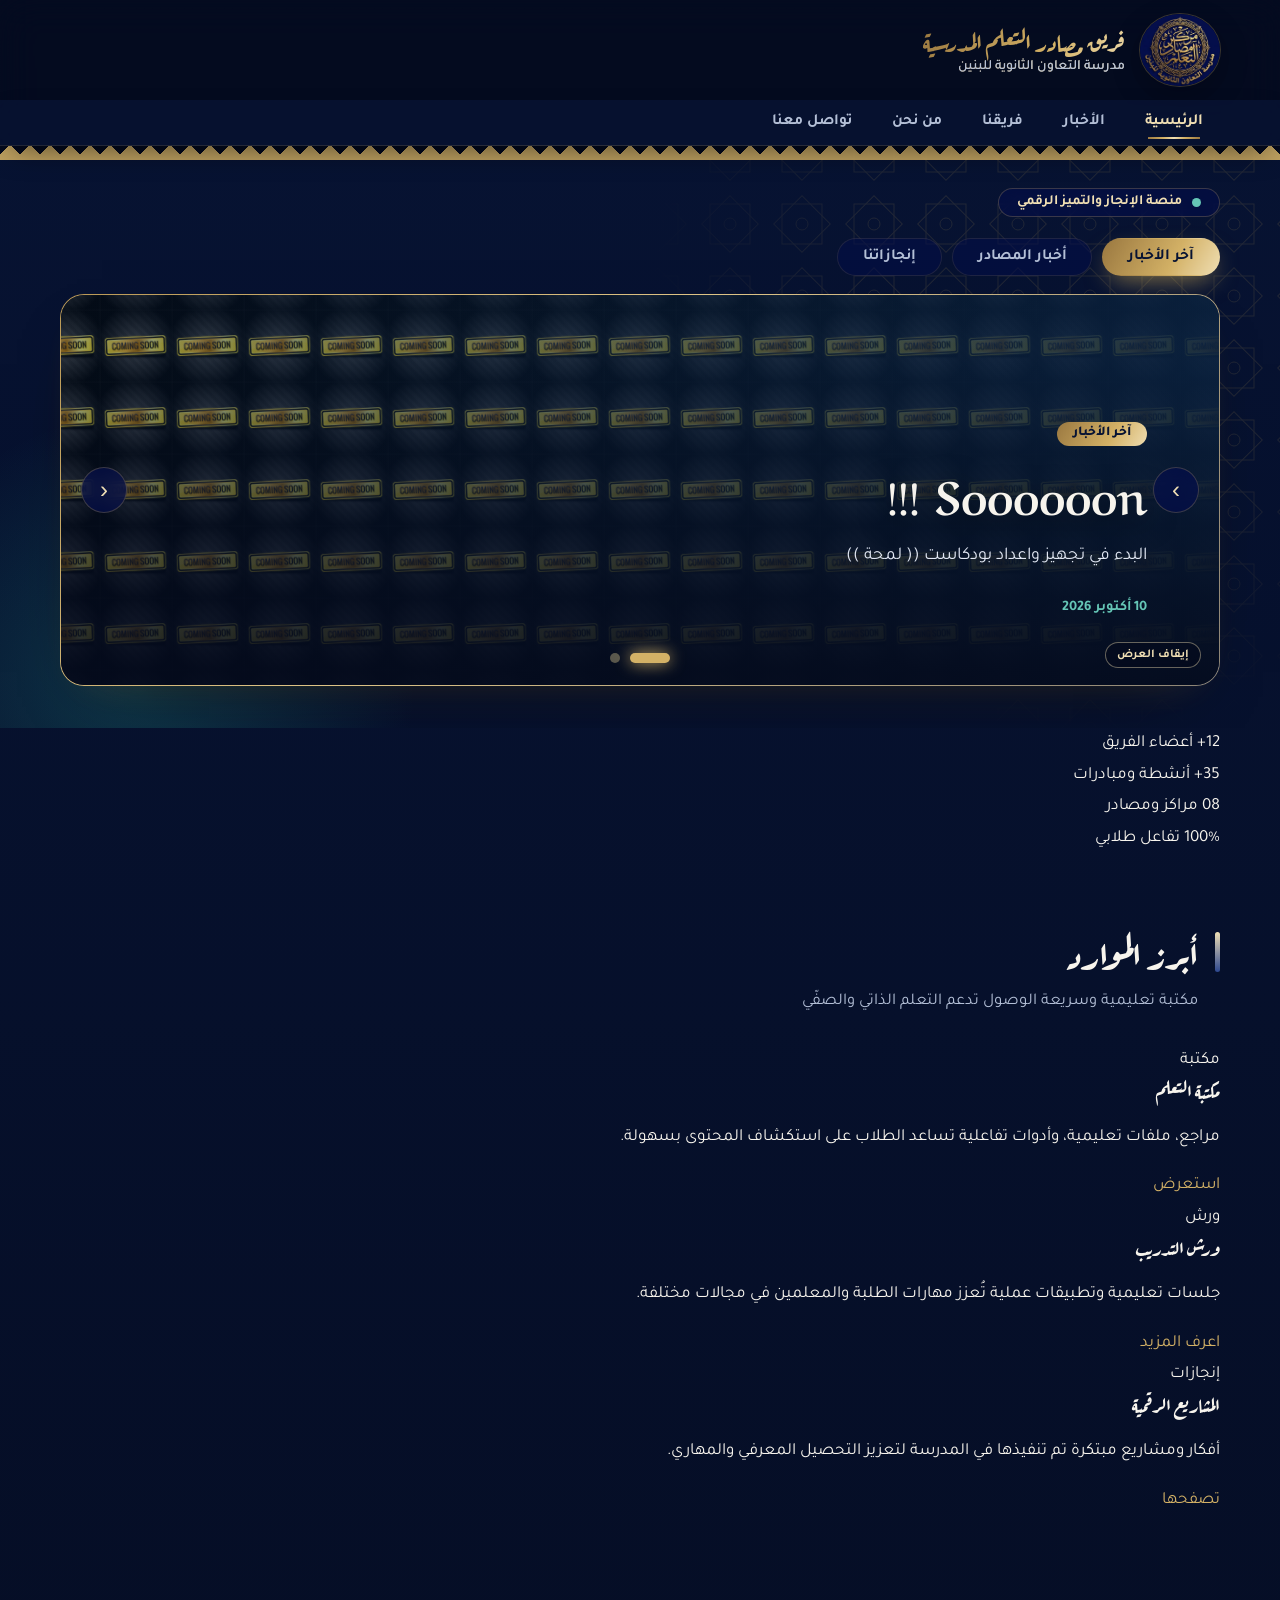
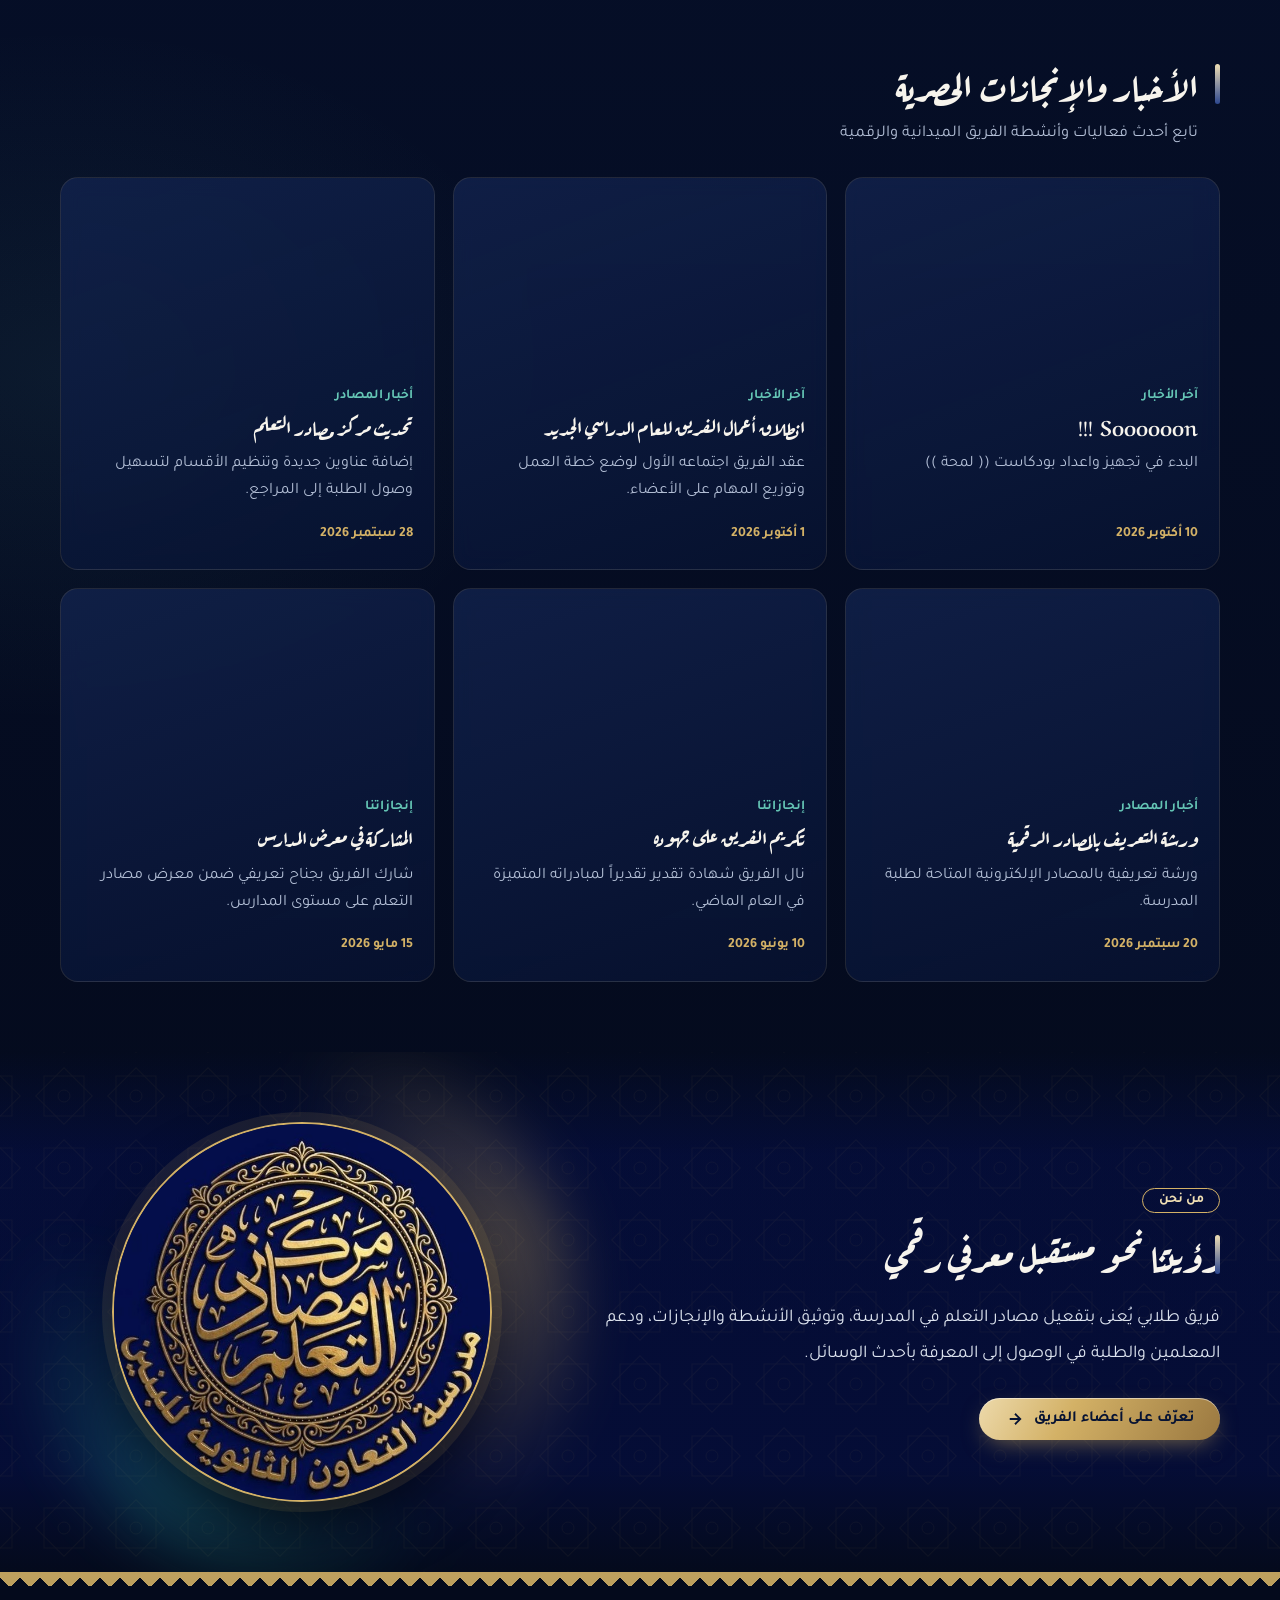
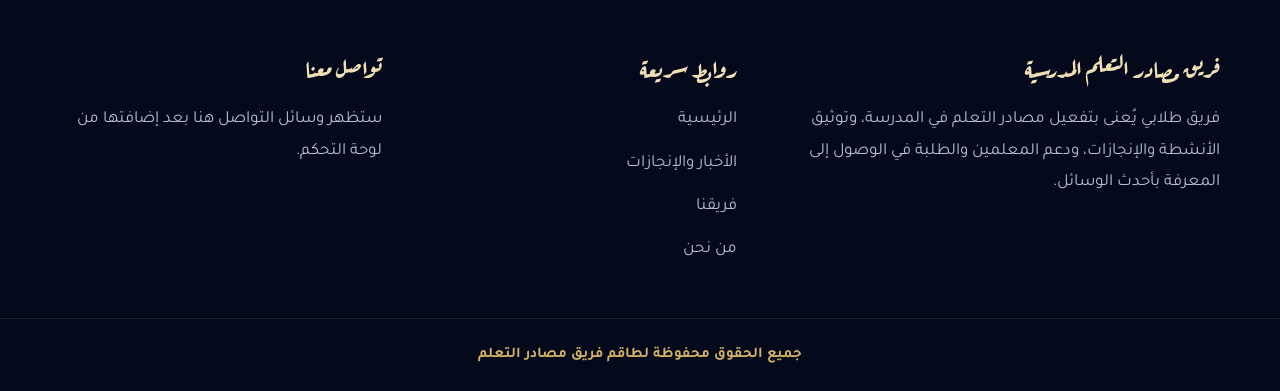
==== commit 4a468c57: "Enhance homepage UI with modern stats and resource cards while keeping the current design system" ====
--- a/index.html
+++ b/index.html
@@ -24,53 +24,58 @@
     </div>
   </section>
 
-  <section class="service-strip wrap" aria-labelledby="services-title">
-    <div class="service-intro">
-      <span class="mini-badge">اكتشف الموقع</span>
-      <h2 id="services-title">كل ما يهمك، في مكان واحد</h2>
-      <p>استكشف أخبار الفريق، وابحث عن الفعاليات، وتعرّف على أعضائه.</p>
-    </div>
-    <div class="service-cards">
-      <a class="service-card" href="#eventFinder">
-        <span class="service-icon" aria-hidden="true">⌕</span>
-        <span class="service-copy"><b>ابحث عن فعالية</b><small>اعثر على الأخبار والصور المنشورة</small></span>
-        <span class="service-arrow" aria-hidden="true">←</span>
-      </a>
-      <button class="service-card" type="button" data-assistant-open>
-        <span class="service-icon" aria-hidden="true">✦</span>
-        <span class="service-copy"><b>المساعد المدرسي</b><small>إجابات من قاعدة المعرفة التجريبية</small></span>
-        <span class="service-arrow" aria-hidden="true">←</span>
-      </button>
-      <a class="service-card" href="team.html">
-        <span class="service-icon" aria-hidden="true">◎</span>
-        <span class="service-copy"><b>تعرّف على الفريق</b><small>الأعضاء وأدوارهم وإنجازاتهم</small></span>
-        <span class="service-arrow" aria-hidden="true">←</span>
-      </a>
+  <section class="wrap stats-strip" aria-label="إحصاءات الفريق">
+    <div class="stats-grid">
+      <div class="stat-box">
+        <span>12+</span>
+        <label>أعضاء الفريق</label>
+      </div>
+      <div class="stat-box">
+        <span>35+</span>
+        <label>أنشطة ومبادرات</label>
+      </div>
+      <div class="stat-box">
+        <span>08</span>
+        <label>مراكز ومصادر</label>
+      </div>
+      <div class="stat-box">
+        <span>100%</span>
+        <label>تفاعل طلابي</label>
+      </div>
     </div>
   </section>
 
-  <section class="sec wrap event-finder" id="eventFinder" aria-labelledby="finder-title">
-    <div class="finder-head">
-      <div>
-        <span class="mini-badge">بحث سريع</span>
-        <h2 class="sec-title" id="finder-title">ابحث في أخبار الفريق</h2>
-        <p class="sec-subtitle">اكتب اسم عضو أو فعالية للعثور على المشاركات المنشورة.</p>
-      </div>
-      <label class="search-field">
-        <span class="sr-only">ابحث باسم العضو أو الفعالية</span>
-        <span aria-hidden="true">⌕</span>
-        <input id="eventSearch" type="search" autocomplete="off" placeholder="مثال: معرض، أو اسم عضو" aria-controls="eventSearchResults">
-      </label>
+  <section class="sec wrap" id="resources">
+    <div class="section-header-flex">
+      <h2 class="sec-title">أبرز الموارد</h2>
+      <p class="sec-subtitle">مكتبة تعليمية وسريعة الوصول تدعم التعلم الذاتي والصفّي</p>
     </div>
-    <div class="search-results" id="eventSearchResults" aria-live="polite">
-      <p class="search-hint">ابدأ بالبحث لعرض النتائج من محتوى الموقع المنشور.</p>
+    <div class="resource-grid">
+      <article class="resource-card">
+        <span class="resource-tag">مكتبة</span>
+        <h3>مكتبة التعلم</h3>
+        <p>مراجع، ملفات تعليمية، وأدوات تفاعلية تساعد الطلاب على استكشاف المحتوى بسهولة.</p>
+        <a href="#about">استعرض</a>
+      </article>
+      <article class="resource-card">
+        <span class="resource-tag">ورش</span>
+        <h3>ورش التدريب</h3>
+        <p>جلسات تعليمية وتطبيقات عملية تُعزز مهارات الطلبة والمعلمين في مجالات مختلفة.</p>
+        <a href="#news">اعرف المزيد</a>
+      </article>
+      <article class="resource-card">
+        <span class="resource-tag">إنجازات</span>
+        <h3>المشاريع الرقمية</h3>
+        <p>أفكار ومشاريع مبتكرة تم تنفيذها في المدرسة لتعزيز التحصيل المعرفي والمهاري.</p>
+        <a href="#about">تصفحها</a>
+      </article>
     </div>
   </section>
 
   <!-- قسم الأخبار والإنجازات -->
   <section class="sec wrap" id="news">
     <div class="section-header-flex">
-      <h2 class="sec-title">الأخبار والإنجازات</h2>
+      <h2 class="sec-title">الأخبار والإنجازات الحصرية</h2>
       <p class="sec-subtitle">تابع أحدث فعاليات وأنشطة الفريق الميدانية والرقمية</p>
     </div>
     <div class="grid" id="newsGrid"></div>
@@ -104,7 +109,6 @@
 
 <script src="data.js"></script>
 <script src="js/common.js"></script>
-<script src="js/assistant.js"></script>
 <script src="js/index.js"></script>
 </body>
 </html>
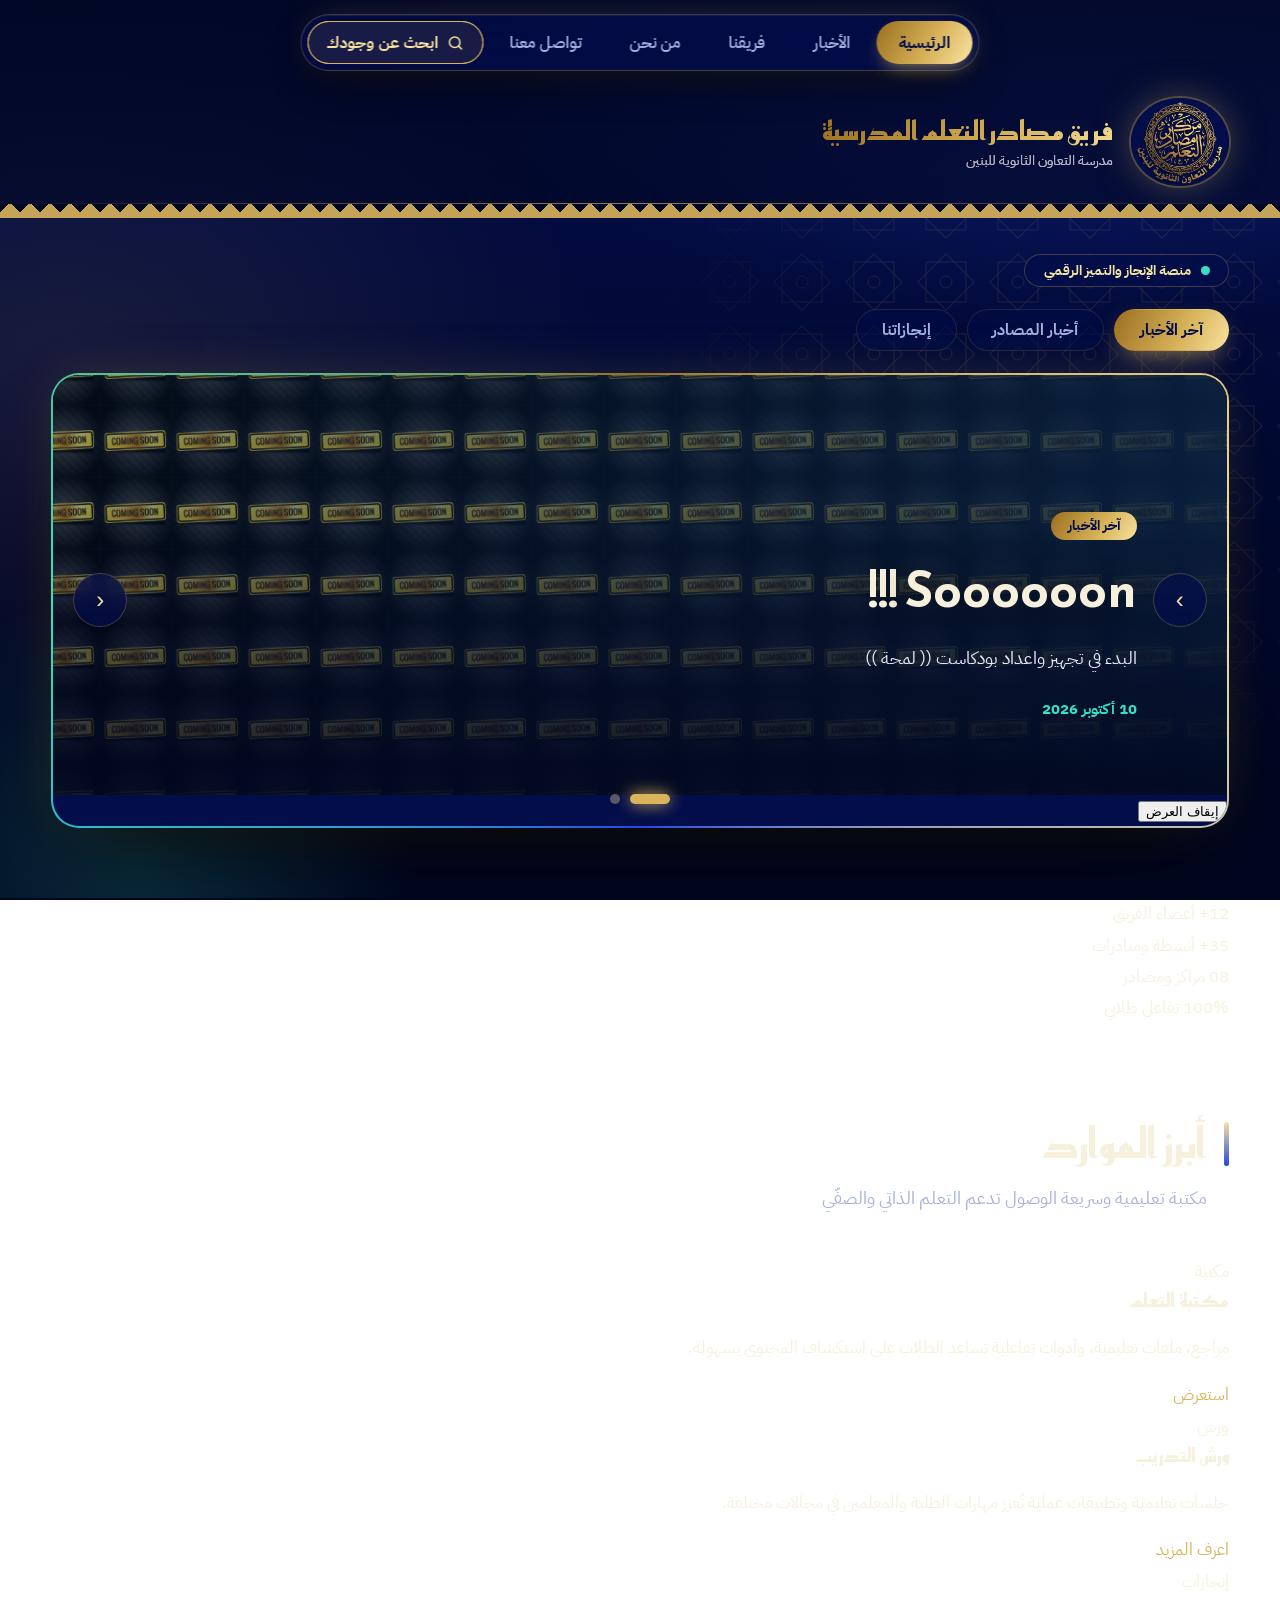
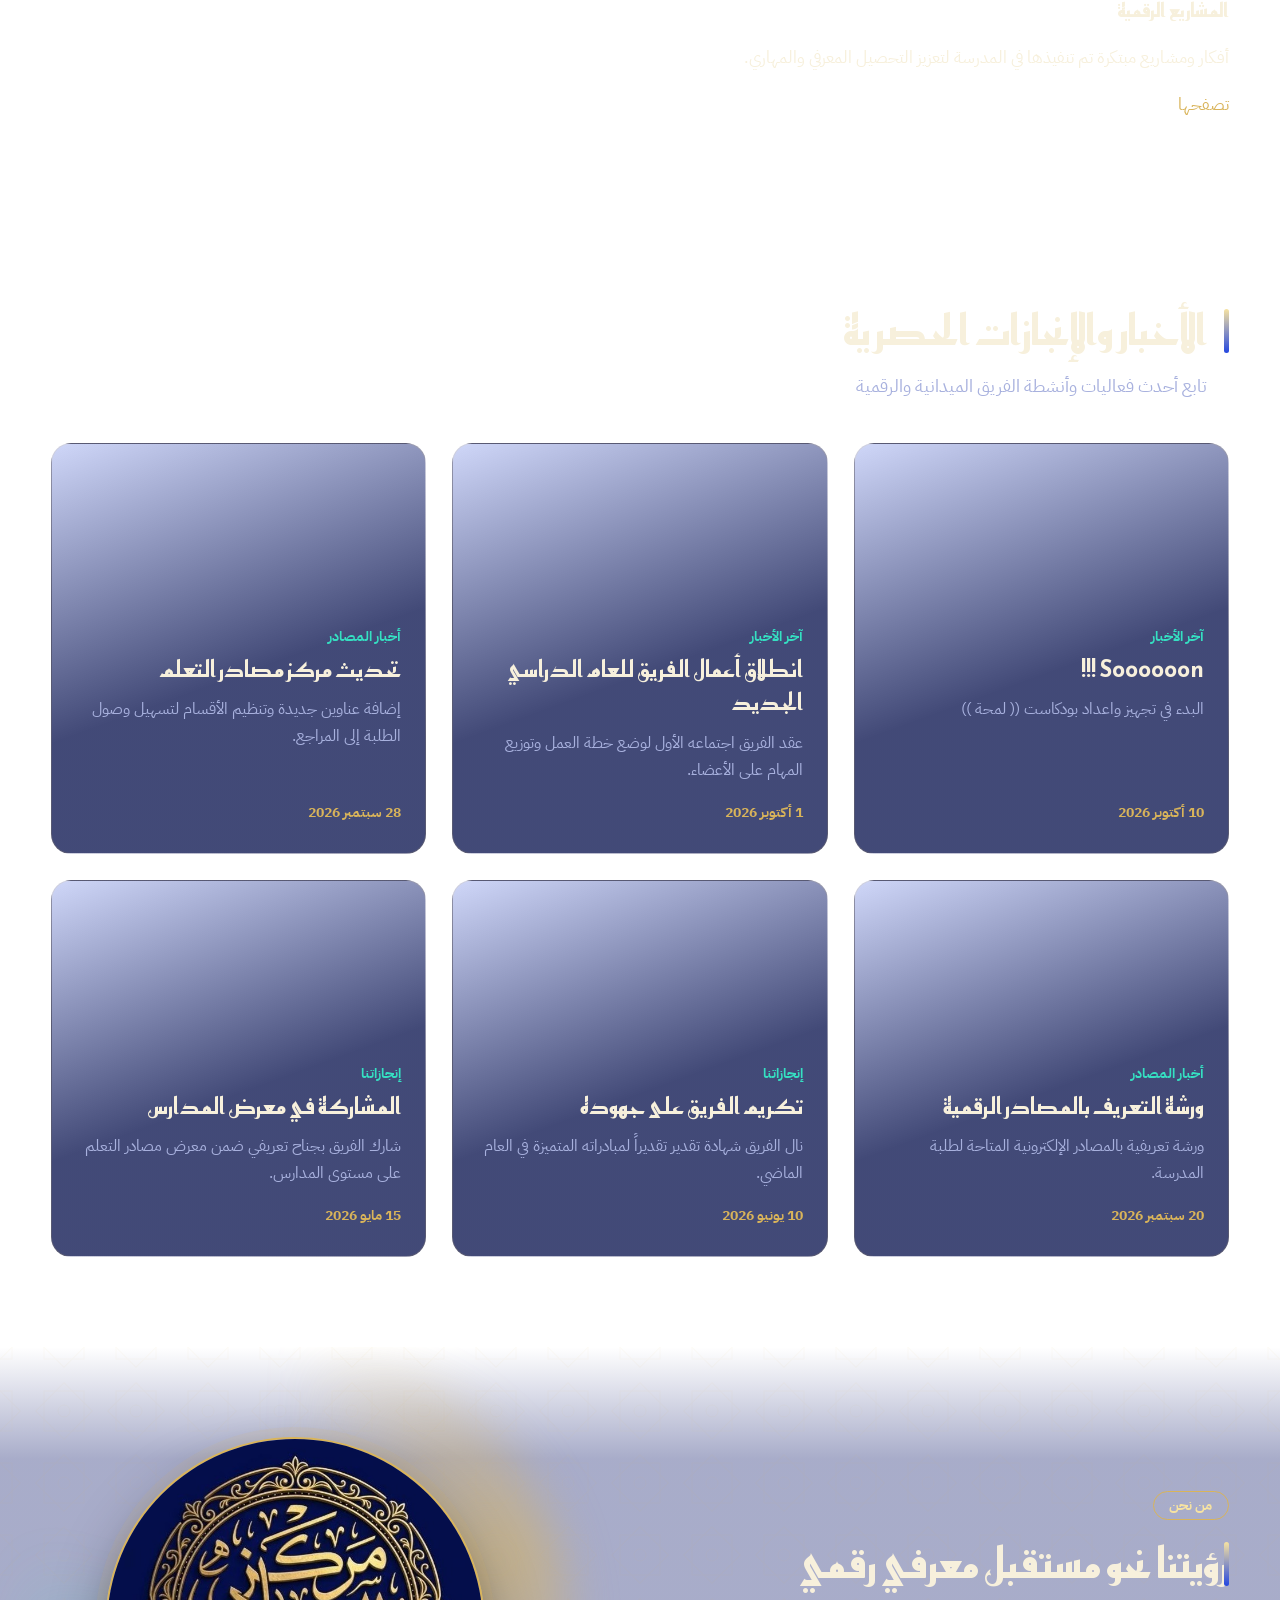
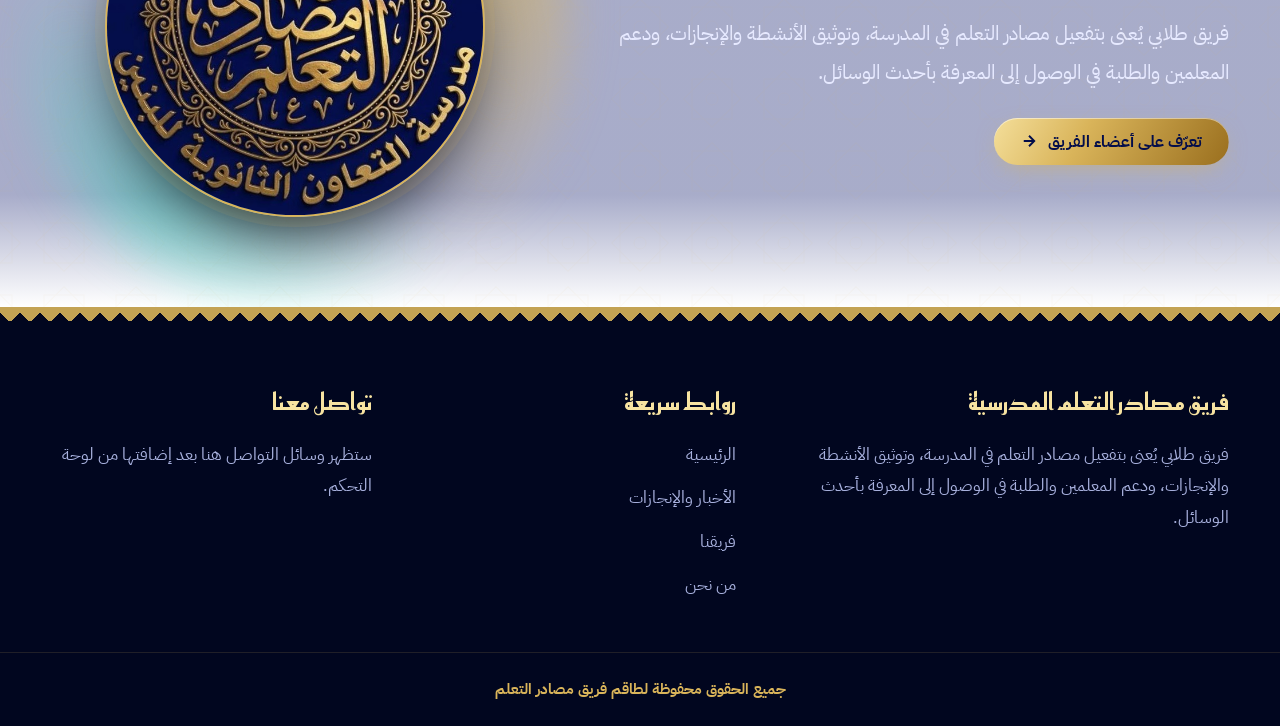
==== commit 55f0583e: "Update index.html" ====
--- a/index.html
+++ b/index.html
@@ -3,7 +3,7 @@
 <head>
 <meta charset="utf-8">
 <meta name="viewport" content="width=device-width, initial-scale=1">
-<meta name="description" content="الموقع الرسمي لفريق مصادر التعلم المدرسية - تصميم استثنائي وعصري">
+<meta name="description" content="الموقع الرسمي لفريق مصادر التعلم الطلابي  - تصميم استثنائي وعصري">
 <title>الرئيسية | فريق مصادر التعلم</title>
 <link rel="stylesheet" href="css/style.css">
 </head>
--- a/css/style.css
+++ b/css/style.css
@@ -1,4 +1,4 @@
-@import url('https://fonts.googleapis.com/css2?family=Aref+Ruqaa:wght@400;700&family=Tajawal:wght@400;500;700;800&display=swap');
+@import url('https://fonts.googleapis.com/css2?family=IBM+Plex+Sans+Arabic:wght@300;400;500;600;700&family=Reem+Kufi:wght@500;600;700&display=swap');
 
 /* ============================================================
    الهوية: حبر ليلي أزرق + ذهب مطروق + لمسة فيروزية (قرميد إسلامي)
@@ -27,12 +27,30 @@
   --star: url("data:image/svg+xml,%3Csvg xmlns='http://www.w3.org/2000/svg' width='72' height='72' viewBox='0 0 72 72' fill='none' stroke='%23D9B45A' stroke-width='1'%3E%3Crect x='16' y='16' width='40' height='40'/%3E%3Crect x='16' y='16' width='40' height='40' transform='rotate(45 36 36)'/%3E%3Ccircle cx='36' cy='36' r='6'/%3E%3C/svg%3E");
 }
 
-/* انتقال سلس بين الصفحات (يعمل في كروم وسفاري الحديثة) */
+/* ============ انتقالات الصفحات (قوية) ============
+   الصفحة القديمة تنكمش وتدور وتنطفئ، وتحتها خلفية ذهبية-زرقاء،
+   والصفحة الجديدة تنفتح كدائرة تتسع من أسفل الشاشة */
 @view-transition { navigation: auto; }
-::view-transition-old(root) { animation: .35s ease both vtOut; }
-::view-transition-new(root) { animation: .55s var(--ease) both vtIn; }
-@keyframes vtOut { to { opacity: 0; transform: scale(.985); filter: blur(4px); } }
-@keyframes vtIn { from { opacity: 0; transform: translateY(18px); filter: blur(6px); } }
+
+::view-transition { background: radial-gradient(circle at 50% 100%, var(--gold-hi), var(--gold) 25%, var(--lapis) 60%, var(--abyss)); }
+::view-transition-group(root) { animation-duration: 1s; animation-timing-function: cubic-bezier(.76, 0, .24, 1); }
+::view-transition-old(root) { animation: 1s cubic-bezier(.76, 0, .24, 1) both vtOut; mix-blend-mode: normal; }
+::view-transition-new(root) { animation: 1s cubic-bezier(.76, 0, .24, 1) both vtIn; mix-blend-mode: normal; }
+
+@keyframes vtOut {
+  0%   { transform: none; filter: none; border-radius: 0; }
+  100% { transform: scale(.72) translateY(-6%) rotate(-3deg); filter: blur(10px) brightness(.35) saturate(1.4); border-radius: 40px; }
+}
+@keyframes vtIn {
+  0%   { clip-path: circle(0% at 50% 100%); transform: scale(1.12); filter: blur(12px) brightness(1.6); }
+  60%  { filter: blur(0) brightness(1.15); }
+  100% { clip-path: circle(150% at 50% 100%); transform: none; filter: none; }
+}
+
+/* القائمة تبقى ثابتة أثناء الانتقال */
+.nav { view-transition-name: site-nav; }
+::view-transition-group(site-nav) { animation-duration: .6s; }
+::view-transition-old(site-nav), ::view-transition-new(site-nav) { animation-duration: .6s; }
 
 *, *::before, *::after { box-sizing: border-box; }
 
@@ -40,15 +58,15 @@
 
 body {
   margin: 0;
-  font-family: 'Tajawal', sans-serif;
+  font-family: 'IBM Plex Sans Arabic', sans-serif;
   color: var(--ivory);
   background:
     radial-gradient(1200px 700px at 85% -10%, rgba(36, 71, 224, .45), transparent 60%),
     radial-gradient(900px 600px at 5% 40%, rgba(217, 180, 90, .10), transparent 60%),
     linear-gradient(180deg, var(--night), var(--abyss) 90%);
   background-attachment: fixed;
-  line-height: 1.85;
-  font-size: 17px;
+  line-height: 1.9;
+  font-size: 16.5px;
   -webkit-font-smoothing: antialiased;
   min-height: 100vh;
   overflow-x: hidden;
@@ -69,7 +87,7 @@
 @keyframes shimmer { to { background-position: -200% 0; } }
 
 h1, h2, h3, h4 {
-  font-family: 'Aref Ruqaa', 'Tajawal', serif;
+  font-family: 'Reem Kufi', 'IBM Plex Sans Arabic', sans-serif;
   color: var(--ivory);
   line-height: 1.45;
   margin: 0 0 .5em;
@@ -90,7 +108,7 @@
   position: relative; overflow: hidden;
   display: inline-flex; align-items: center; justify-content: center; gap: 10px;
   border: 0; cursor: pointer;
-  font: 700 15.5px 'Tajawal', sans-serif;
+  font: 700 15.5px 'IBM Plex Sans Arabic', sans-serif;
   padding: .75em 1.7em;
   border-radius: 999px;
   background: var(--gold-grad); background-size: 220% 100%; background-position: 100% 0;
@@ -122,20 +140,20 @@
 
 /* ---------- الترويسة ---------- */
 header {
-  background: rgba(1, 6, 31, .72);
-  backdrop-filter: blur(18px);
+  background: linear-gradient(180deg, rgba(1, 6, 31, .85), rgba(1, 6, 31, .55));
   position: relative; z-index: 100;
+  padding-top: 84px;               /* مساحة للقائمة العائمة */
 }
 header::after {
   content: ""; position: absolute; inset-inline: 0; bottom: 0; height: 1px;
   background: linear-gradient(90deg, transparent, var(--gold), transparent);
   opacity: .7;
 }
-.brandrow { display: flex; align-items: center; justify-content: space-between; gap: 16px; padding: 12px 0; }
+.brandrow { display: flex; align-items: center; justify-content: space-between; gap: 16px; padding: 14px 0 18px; }
 
 .brand-team { display: flex; align-items: center; gap: 18px; color: var(--ivory); }
 .brand-team img {
-  height: 84px; width: auto;
+  height: 88px; width: auto;
   border-radius: 50%;
   box-shadow: 0 0 0 2px var(--line), 0 0 40px -6px rgba(217, 180, 90, .5);
   transition: transform 1.2s var(--ease), box-shadow .6s;
@@ -145,45 +163,41 @@
 @keyframes logoIn { from { opacity: 0; transform: scale(.6) rotate(-40deg); filter: blur(8px); } }
 
 .brand-team span {
-  font: 700 28px 'Aref Ruqaa', serif; line-height: 1.3;
+  font: 700 26px 'Reem Kufi', sans-serif; line-height: 1.35;
   background: var(--gold-grad); background-size: 220% 100%;
   -webkit-background-clip: text; background-clip: text; -webkit-text-fill-color: transparent;
   animation: shimmer 6s linear infinite;
 }
-.brand-team small { display: block; font: 500 14px 'Tajawal'; color: var(--muted); -webkit-text-fill-color: var(--muted); margin-top: 2px; }
-
+.brand-team small { display: block; font: 400 14px 'IBM Plex Sans Arabic'; color: var(--muted); -webkit-text-fill-color: var(--muted); margin-top: 2px; }
+
+/* ===== القائمة: كبسولة عائمة ثابتة أعلى الشاشة (كمبيوتر) ===== */
 .nav {
-  background: rgba(3, 13, 74, .75);
-  position: sticky; top: 0; z-index: 100;
-  backdrop-filter: blur(20px);
-  border-bottom: 1px solid var(--line-soft);
-  box-shadow: 0 12px 30px -12px rgba(0, 0, 0, .7);
-}
-.navin { display: flex; align-items: center; justify-content: space-between; }
-.nav ul { list-style: none; display: flex; gap: 6px; margin: 0; padding: 0; }
+  position: fixed; top: 14px; left: 50%; transform: translateX(-50%);
+  z-index: 200;
+  width: max-content; max-width: 96vw;
+  background: rgba(3, 13, 74, .72);
+  backdrop-filter: blur(22px) saturate(1.4);
+  -webkit-backdrop-filter: blur(22px) saturate(1.4);
+  border: 1px solid var(--line);
+  border-radius: 999px;
+  box-shadow: 0 18px 40px -14px rgba(0, 0, 0, .85), 0 0 40px -16px rgba(217, 180, 90, .45), inset 0 1px 0 rgba(255, 255, 255, .08);
+}
+
+.nav .wrap { width: auto; margin: 0; }
+.navin { display: flex; align-items: center; justify-content: center; padding: 6px; }
+.nav ul { list-style: none; display: flex; gap: 4px; margin: 0; padding: 0; }
 .nav a {
-  position: relative; display: block;
+  position: relative; display: flex; align-items: center; justify-content: center;
   color: var(--muted);
-  font: 700 15.5px 'Tajawal';
-  padding: 14px 20px;
-  transition: color .3s;
-}
-.nav a::after {
-  content: ""; position: absolute; inset-inline: 20px; bottom: 6px; height: 2px;
-  background: var(--gold-grad);
-  transform: scaleX(0); transform-origin: center;
-  transition: transform .5s var(--ease);
-}
-.nav a:hover, .nav a.on { color: var(--gold-hi); }
-.nav a:hover::after, .nav a.on::after { transform: scaleX(1); }
-
-.burger {
-  display: none; background: transparent; border: 1px solid var(--line);
-  color: var(--gold-hi); font: 700 15px 'Tajawal';
-  padding: 8px 16px; border-radius: 999px; cursor: pointer;
-  transition: background .3s;
-}
-.burger:hover { background: rgba(217, 180, 90, .14); }
+  font: 600 15.5px 'IBM Plex Sans Arabic';
+  padding: 10px 22px; border-radius: 999px; white-space: nowrap;
+  transition: color .35s, background .45s var(--ease), transform .45s var(--ease);
+}
+.nav a::before { content: none; }
+.nav a:hover { color: var(--gold-hi); background: rgba(217, 180, 90, .13); transform: translateY(-1px); }
+.nav a.on { color: var(--night); background: var(--gold-grad); background-size: 220% 100%; font-weight: 700; box-shadow: 0 8px 20px -8px rgba(217, 180, 90, .8); }
+
+.burger { display: none; }
 
 /* ---------- الحافة الزخرفية ---------- */
 .zig {
@@ -222,7 +236,7 @@
   padding: .35em 1.3em;
   border: 1px solid var(--line); border-radius: 999px;
   background: rgba(3, 13, 74, .6); backdrop-filter: blur(8px);
-  color: var(--gold-hi); font: 700 14px 'Tajawal';
+  color: var(--gold-hi); font: 700 14px 'IBM Plex Sans Arabic';
   animation: rise 1s var(--ease) both;
 }
 .pulse-dot { width: 9px; height: 9px; border-radius: 50%; background: var(--turq); box-shadow: 0 0 0 0 rgba(53, 224, 194, .7); animation: ping 2s infinite; }
@@ -231,7 +245,7 @@
 
 .tabs { display: flex; gap: 10px; flex-wrap: wrap; padding: 22px 0 22px; animation: rise 1s .15s var(--ease) both; }
 .tabs button {
-  font: 700 15.5px 'Tajawal'; cursor: pointer;
+  font: 700 15.5px 'IBM Plex Sans Arabic'; cursor: pointer;
   border: 1px solid var(--line-soft);
   background: rgba(3, 13, 74, .55); backdrop-filter: blur(8px);
   color: var(--muted);
@@ -286,7 +300,7 @@
 .slide .tag {
   display: inline-block; margin-bottom: 14px;
   background: var(--gold-grad); background-size: 220% 100%; animation: rise .9s var(--ease) both, shimmer 5s linear infinite;
-  color: var(--night); font: 800 13.5px 'Tajawal';
+  color: var(--night); font: 800 13.5px 'IBM Plex Sans Arabic';
   padding: .25em 1.2em; border-radius: 999px;
 }
 .slide h2 { font-size: clamp(30px, 4.4vw, 50px); margin-bottom: .3em; text-shadow: 0 4px 30px rgba(0, 0, 0, .6); }
@@ -337,7 +351,7 @@
 .mini-badge {
   display: inline-block; margin-bottom: 14px; padding: .2em 1.1em;
   border: 1px solid var(--gold); border-radius: 999px;
-  color: var(--gold-hi); font: 700 14px 'Tajawal';
+  color: var(--gold-hi); font: 700 14px 'IBM Plex Sans Arabic';
 }
 
 /* ---------- شبكة الأخبار ---------- */
@@ -362,7 +376,7 @@
 .ncard .pic { height: 160px; background-color: var(--deep); background-image: var(--star), linear-gradient(135deg, var(--lapis), var(--night)); background-size: 72px, cover; background-position: center; transition: transform 1.2s var(--ease); }
 .ncard:hover .pic { background-size: 90px, cover; }
 .ncard .body { padding: 22px 24px 26px; display: flex; flex-direction: column; flex: 1; }
-.ncard .cat { font: 700 13.5px 'Tajawal'; color: var(--turq); margin-bottom: 6px; }
+.ncard .cat { font: 700 13.5px 'IBM Plex Sans Arabic'; color: var(--turq); margin-bottom: 6px; }
 .ncard h3 { font-size: 23px; margin: 0 0 10px; }
 .ncard p { margin: 0 0 16px; color: var(--muted); font-size: 16px; display: -webkit-box; -webkit-line-clamp: 2; -webkit-box-orient: vertical; overflow: hidden; line-height: 1.7; }
 .ncard time { font-size: 14px; color: var(--gold); margin-top: auto; font-weight: 700; }
@@ -435,7 +449,7 @@
   content: ""; position: absolute; top: 0; left: 50%; width: 2px; height: 60px;
   background: linear-gradient(180deg, transparent, var(--gold));
 }
-.level-label { width: 100%; text-align: center; font: 700 16px 'Aref Ruqaa'; color: var(--gold-hi); margin-bottom: -10px; }
+.level-label { width: 100%; text-align: center; font: 700 16px 'Reem Kufi'; color: var(--gold-hi); margin-bottom: -10px; }
 
 .mcard {
   position: relative; display: flex; flex-direction: column; align-items: center; text-align: center;
@@ -452,7 +466,7 @@
   transition: transform .8s var(--ease), outline-width .5s var(--ease);
 }
 .mcard:hover img { transform: scale(1.08) rotate(-4deg); outline-width: 12px; }
-.mcard b { font: 700 22px 'Aref Ruqaa'; margin-bottom: 4px; }
+.mcard b { font: 700 22px 'Reem Kufi'; margin-bottom: 4px; }
 .mcard span { color: var(--muted); font-size: 15.5px; }
 
 .mcard.leader { width: 290px; border: 1.5px solid var(--gold); box-shadow: 0 0 60px -18px rgba(217, 180, 90, .6); }
@@ -467,7 +481,7 @@
 .p-head h1 { font-size: clamp(32px, 4vw, 44px); margin: 0 0 10px; }
 .profile h2 { font-size: 28px; margin-top: 1.2em; }
 
-.badge { display: inline-block; background: var(--gold-grad); background-size: 220% 100%; animation: shimmer 5s linear infinite; color: var(--night); font: 800 14.5px 'Tajawal'; padding: .25em 1.4em; border-radius: 999px; }
+.badge { display: inline-block; background: var(--gold-grad); background-size: 220% 100%; animation: shimmer 5s linear infinite; color: var(--night); font: 800 14.5px 'IBM Plex Sans Arabic'; padding: .25em 1.4em; border-radius: 999px; }
 
 .chips { display: flex; flex-wrap: wrap; gap: 12px; margin-bottom: 36px; }
 .chips span { background: rgba(3, 13, 74, .7); border: 1px solid var(--line); color: var(--gold-hi); font-weight: 700; padding: .4em 1.2em; border-radius: 999px; font-size: 15.5px; transition: all .4s var(--ease); }
@@ -500,14 +514,14 @@
 @keyframes sweep { 50%, 100% { transform: translateX(-120%); } }
 .idcard:hover { transform: rotate(-1.5deg) translateY(-4px); }
 .idcard > * { position: relative; }
-.idcard .top { display: flex; align-items: center; justify-content: space-between; font: 700 15px 'Tajawal'; color: var(--gold-hi); margin-bottom: 18px; text-align: start; }
+.idcard .top { display: flex; align-items: center; justify-content: space-between; font: 700 15px 'IBM Plex Sans Arabic'; color: var(--gold-hi); margin-bottom: 18px; text-align: start; }
 .idcard .top img { height: 48px; width: 48px; border-radius: 50%; border: 1.5px solid var(--gold); }
 .idcard .ph { width: 112px; height: 112px; border-radius: 50%; object-fit: cover; border: 3px solid var(--gold); margin: 0 auto 12px; }
 .idcard h3 { margin: 0; font-size: 26px; }
 .idcard .r { color: var(--gold-hi); margin-bottom: 18px; font-size: 16px; }
 .idcard .qr { background: #fff; border-radius: 18px; padding: 14px; display: inline-block; color: var(--night); font-size: 13.5px; box-shadow: 0 0 0 4px var(--gold); }
 .idcard .qr img, .idcard .qr canvas { display: block; }
-.idcard .no { font: 700 14px 'Tajawal'; margin-top: 14px; direction: ltr; letter-spacing: 2px; color: var(--gold); }
+.idcard .no { font: 700 14px 'IBM Plex Sans Arabic'; margin-top: 14px; direction: ltr; letter-spacing: 2px; color: var(--gold); }
 .idcard .note { font-size: 13.5px; color: var(--muted); margin-top: 8px; }
 
 .lightbox img { width: 100%; max-height: 85vh; object-fit: contain; background: var(--abyss); border-radius: 14px; }
@@ -529,7 +543,7 @@
 .adm { padding: 50px 0 90px; }
 .adm h1 { font-size: 40px; }
 .adm-tabs { display: flex; gap: 10px; flex-wrap: wrap; margin-bottom: 30px; }
-.adm-tabs button { font: 700 16px 'Tajawal'; border: 1px solid var(--line-soft); background: rgba(3, 13, 74, .6); padding: .6em 1.6em; border-radius: 999px; cursor: pointer; color: var(--muted); transition: all .4s var(--ease); }
+.adm-tabs button { font: 700 16px 'IBM Plex Sans Arabic'; border: 1px solid var(--line-soft); background: rgba(3, 13, 74, .6); padding: .6em 1.6em; border-radius: 999px; cursor: pointer; color: var(--muted); transition: all .4s var(--ease); }
 .adm-tabs button:hover { border-color: var(--gold); color: var(--gold-hi); }
 .adm-tabs button[aria-selected=true] { background: var(--gold-grad); color: var(--night); border-color: transparent; }
 
@@ -561,12 +575,41 @@
 
 /* ---------- الجوال ---------- */
 @media (max-width: 860px) {
-  .brand-team img { height: 64px; }
-  .brand-team span { font-size: 22px; }
-  .burger { display: block; }
-  .nav ul { display: none; flex-direction: column; width: 100%; padding: 10px 0 16px; border-top: 1px solid var(--line-soft); }
-  .nav ul.open { display: flex; animation: rise .5s var(--ease); }
-  .navin { flex-wrap: wrap; padding-block: 6px; }
+  /* القائمة تنتقل لأسفل الشاشة كشريط تبويب سهل للإبهام */
+  body { padding-bottom: calc(92px + env(safe-area-inset-bottom)); }
+  header { padding-top: 6px; }
+  .brand-team img { height: 66px; }
+  .brand-team span { font-size: 20px; }
+
+  .nav {
+    top: auto; bottom: calc(10px + env(safe-area-inset-bottom));
+    left: 10px; right: 10px; transform: none;
+    width: auto; max-width: none; border-radius: 28px;
+  }
+  .nav .wrap { width: 100%; }
+  .navin { padding: 6px 4px; }
+  .nav ul { width: 100%; gap: 2px; }
+  .nav li { flex: 1; min-width: 0; }
+  .nav a {
+    flex-direction: column; gap: 3px; padding: 9px 2px 7px;
+    font-size: 11.5px; border-radius: 20px; text-align: center; transform: none;
+  }
+  .nav a:hover { transform: none; }
+  .nav a::before {
+    content: ""; display: block; width: 23px; height: 23px; background: currentColor;
+    -webkit-mask: var(--ic) center / contain no-repeat; mask: var(--ic) center / contain no-repeat;
+    transition: transform .5s var(--ease);
+  }
+  .nav a.on::before { transform: translateY(-3px) scale(1.15); }
+  .nav a.on { box-shadow: none; }
+
+  .nav a[href="index.html"] { --ic: url("data:image/svg+xml,%3Csvg xmlns='http://www.w3.org/2000/svg' viewBox='0 0 24 24' fill='none' stroke='%23000' stroke-width='1.9' stroke-linecap='round' stroke-linejoin='round'%3E%3Cpath d='M3 11.5 12 4l9 7.5V20a1 1 0 0 1-1 1h-5v-6H9v6H4a1 1 0 0 1-1-1z'/%3E%3C/svg%3E"); }
+  .nav a[href="index.html#news"] { --ic: url("data:image/svg+xml,%3Csvg xmlns='http://www.w3.org/2000/svg' viewBox='0 0 24 24' fill='none' stroke='%23000' stroke-width='1.9' stroke-linecap='round' stroke-linejoin='round'%3E%3Cpath d='M4 4h14v15a1 1 0 0 1-1 1H6a2 2 0 0 1-2-2zM18 8h2v10a2 2 0 0 1-2 2M8 8h6M8 12h6M8 16h4'/%3E%3C/svg%3E"); }
+  .nav a[href="team.html"] { --ic: url("data:image/svg+xml,%3Csvg xmlns='http://www.w3.org/2000/svg' viewBox='0 0 24 24' fill='none' stroke='%23000' stroke-width='1.9' stroke-linecap='round' stroke-linejoin='round'%3E%3Ccircle cx='9' cy='8' r='3.5'/%3E%3Cpath d='M2.5 20c0-3.6 2.9-6 6.5-6s6.5 2.4 6.5 6M16 4.7a3.5 3.5 0 0 1 0 6.6M18.2 14.4c2 .7 3.3 2.6 3.3 5.6'/%3E%3C/svg%3E"); }
+  .nav a[href="index.html#about"] { --ic: url("data:image/svg+xml,%3Csvg xmlns='http://www.w3.org/2000/svg' viewBox='0 0 24 24' fill='none' stroke='%23000' stroke-width='1.9' stroke-linecap='round' stroke-linejoin='round'%3E%3Ccircle cx='12' cy='12' r='9'/%3E%3Cpath d='M12 11v6M12 7.5v.01'/%3E%3C/svg%3E"); }
+  .nav a[href="#contact"] { --ic: url("data:image/svg+xml,%3Csvg xmlns='http://www.w3.org/2000/svg' viewBox='0 0 24 24' fill='none' stroke='%23000' stroke-width='1.9' stroke-linecap='round' stroke-linejoin='round'%3E%3Cpath d='M4 5h16v11H9.5L4 20.5z'/%3E%3C/svg%3E"); }
+
+  .toast { bottom: 110px; }
   .slide { padding: 36px 24px 66px; }
   .about, .profile, .foot .cols { grid-template-columns: 1fr; gap: 36px; }
   .p-head { flex-direction: column; text-align: center; }
@@ -582,306 +625,3 @@
   *, *::before, *::after { animation: none !important; transition: none !important; scroll-behavior: auto !important; }
   @view-transition { navigation: none; }
 }
-
-/* ---------- تحسين بصري وتجربة جوال ---------- */
-:root {
-  --night: #071333;
-  --abyss: #040a1c;
-  --deep: #10204a;
-  --lapis: #2c478f;
-  --azure: #7895d1;
-  --gold: #d3b166;
-  --gold-hi: #f0dfb4;
-  --gold-lo: #9a7840;
-  --turq: #65c6b6;
-  --ivory: #f7f4ed;
-  --muted: #b3bfd6;
-  --line: rgba(211, 177, 102, .26);
-  --line-soft: rgba(211, 177, 102, .13);
-  --glass: rgba(16, 32, 74, .68);
-  --r: 22px;
-}
-
-body {
-  background:
-    radial-gradient(900px 500px at 85% -10%, rgba(44, 71, 143, .26), transparent 70%),
-    radial-gradient(700px 500px at 5% 55%, rgba(101, 198, 182, .07), transparent 70%),
-    linear-gradient(180deg, #071333, #040a1c 82%);
-}
-
-.wrap { width: min(1160px, calc(100% - 48px)); }
-
-header { background: rgba(4, 10, 28, .84); }
-.brandrow { padding-block: 14px; }
-.brand-team { gap: 15px; }
-.brand-team img {
-  height: 72px;
-  box-shadow: 0 0 0 1px var(--line), 0 10px 30px rgba(0, 0, 0, .24);
-}
-.brand-team span { font-size: 25px; }
-.nav { background: rgba(7, 19, 51, .88); }
-.nav a { padding: 13px 17px; }
-
-.hero { padding-bottom: 42px; }
-.hero-top-badge { margin-top: 28px; }
-.tabs { padding-block: 18px; }
-.slider {
-  min-height: 390px;
-  border: 1px solid rgba(211, 177, 102, .58);
-  border-radius: 24px;
-  background:
-    linear-gradient(var(--night), var(--night)) padding-box,
-    linear-gradient(135deg, var(--gold-lo), var(--gold-hi) 42%, var(--lapis) 100%) border-box;
-  box-shadow: 0 28px 70px -42px rgba(0, 0, 0, .85), 0 16px 40px -30px rgba(211, 177, 102, .42);
-  animation: rise .8s var(--ease) both;
-}
-.slide { padding: 52px 72px 62px; }
-.slide::after { background: linear-gradient(0deg, rgba(4, 10, 28, .90), rgba(4, 10, 28, .13) 80%); }
-.slide.active { min-height: 390px; animation: heroContentIn .72s var(--ease) both; }
-@keyframes heroContentIn {
-  from { opacity: .4; transform: scale(1.015); }
-  to { opacity: 1; transform: scale(1); }
-}
-.slide .txt { max-width: 680px; }
-.slide h2 { max-width: 17ch; font-size: clamp(30px, 4vw, 46px); }
-.slide p { max-width: 60ch; color: #e1e7f3; }
-.arrow { width: 46px; height: 46px; }
-.slider { touch-action: pan-y; }
-.pause-slider {
-  position: absolute;
-  inset-inline-start: 18px;
-  bottom: 17px;
-  z-index: 4;
-  padding: 5px 11px;
-  border: 1px solid rgba(240, 223, 180, .42);
-  border-radius: 999px;
-  color: var(--gold-hi);
-  background: rgba(4, 10, 28, .55);
-  font: 600 12px 'Tajawal', sans-serif;
-  cursor: pointer;
-  backdrop-filter: blur(8px);
-}
-.pause-slider:hover { background: rgba(4, 10, 28, .85); }
-
-.service-strip { padding-block: 14px 38px; }
-.service-intro { margin-bottom: 18px; }
-.service-intro h2 { font-size: clamp(26px, 3vw, 34px); margin: 0 0 5px; }
-.service-intro p { margin: 0; color: var(--muted); }
-.service-cards { display: grid; grid-template-columns: repeat(3, minmax(0, 1fr)); gap: 14px; }
-.service-card {
-  display: grid;
-  grid-template-columns: 46px minmax(0, 1fr) auto;
-  align-items: center;
-  gap: 14px;
-  min-height: 102px;
-  padding: 18px 20px;
-  border: 1px solid var(--line-soft);
-  border-radius: 18px;
-  color: var(--ivory);
-  text-align: start;
-  background: linear-gradient(135deg, rgba(16, 32, 74, .78), rgba(7, 19, 51, .55));
-  box-shadow: 0 12px 30px -24px rgba(0, 0, 0, .8);
-  transition: transform .35s var(--ease), border-color .35s, background .35s, box-shadow .35s;
-}
-a.service-card { text-decoration: none; }
-button.service-card { font: inherit; cursor: pointer; }
-.service-card:hover {
-  transform: translateY(-4px);
-  border-color: rgba(211, 177, 102, .68);
-  background: linear-gradient(135deg, rgba(24, 44, 92, .9), rgba(7, 19, 51, .75));
-  box-shadow: 0 18px 34px -24px rgba(0, 0, 0, .9), 0 0 24px -18px var(--gold);
-}
-.service-icon {
-  display: grid;
-  width: 44px;
-  height: 44px;
-  place-items: center;
-  border: 1px solid var(--line);
-  border-radius: 14px;
-  color: var(--gold-hi);
-  background: rgba(211, 177, 102, .09);
-  font-size: 24px;
-}
-.service-copy { display: grid; gap: 3px; }
-.service-copy b { font-size: 17px; }
-.service-copy small { color: var(--muted); font-size: 13.5px; line-height: 1.5; }
-.service-arrow { color: var(--gold); font-size: 21px; transition: transform .3s var(--ease); }
-.service-card:hover .service-arrow { transform: translateX(-4px); }
-
-.event-finder { padding-top: 48px; padding-bottom: 54px; }
-.finder-head { display: grid; grid-template-columns: 1fr minmax(280px, 440px); gap: 28px; align-items: end; margin-bottom: 24px; }
-.finder-head .sec-title { margin-top: 4px; }
-.search-field {
-  display: flex;
-  align-items: center;
-  gap: 12px;
-  min-height: 56px;
-  padding-inline: 17px;
-  border: 1px solid var(--line);
-  border-radius: 15px;
-  color: var(--gold-hi);
-  background: rgba(4, 10, 28, .65);
-  transition: border-color .25s, box-shadow .25s;
-}
-.search-field:focus-within { border-color: var(--gold); box-shadow: 0 0 0 4px rgba(211, 177, 102, .1); }
-.search-field > span:not(.sr-only) { font-size: 25px; line-height: 1; }
-.search-field input {
-  width: 100%;
-  min-width: 0;
-  padding: 10px 0;
-  border: 0;
-  outline: 0;
-  color: var(--ivory);
-  background: transparent;
-  font: 500 16px 'Tajawal', sans-serif;
-}
-.search-field input::placeholder { color: #8794ad; }
-.sr-only { position: absolute; width: 1px; height: 1px; padding: 0; margin: -1px; overflow: hidden; clip: rect(0, 0, 0, 0); white-space: nowrap; border: 0; }
-.search-hint { margin: 0; padding: 19px 20px; border: 1px dashed var(--line); border-radius: 16px; color: var(--muted); }
-.search-result-grid { display: grid; grid-template-columns: repeat(2, minmax(0, 1fr)); gap: 12px; }
-.search-result {
-  display: grid;
-  grid-template-columns: 64px minmax(0, 1fr) auto;
-  align-items: center;
-  gap: 14px;
-  min-width: 0;
-  padding: 14px;
-  border: 1px solid var(--line-soft);
-  border-radius: 16px;
-  color: var(--ivory);
-  background: rgba(10, 22, 51, .72);
-  transition: border-color .25s, transform .25s, background .25s;
-}
-.search-result:hover { transform: translateY(-2px); border-color: var(--line); background: rgba(16, 32, 74, .9); }
-.search-result > img, .search-result-mark { width: 64px; height: 64px; border-radius: 13px; object-fit: cover; }
-.search-result-mark { display: grid; place-items: center; color: var(--gold-hi); background: linear-gradient(145deg, var(--deep), var(--abyss)); font-size: 25px; }
-.search-result-copy { display: grid; gap: 2px; min-width: 0; }
-.search-result-copy small { color: var(--turq); font-size: 12px; }
-.search-result-copy b, .search-result-copy > span { overflow: hidden; text-overflow: ellipsis; white-space: nowrap; }
-.search-result-copy > span { color: var(--muted); font-size: 13px; }
-
-.sec { padding-block: 70px; }
-.section-header-flex { margin-bottom: 27px; }
-.sec-title { font-size: clamp(28px, 3.6vw, 38px); }
-.sec-subtitle { font-size: 16.5px; }
-.grid { grid-template-columns: repeat(auto-fill, minmax(min(100%, 280px), 1fr)); gap: 18px; }
-.ncard { border-radius: 18px; background: linear-gradient(160deg, rgba(18, 35, 78, .8), rgba(7, 19, 51, .74)); }
-.ncard:hover { transform: translateY(-6px); }
-.ncard .pic { height: 190px; background-size: cover, 72px; }
-.ncard .body { padding: 20px 21px 22px; }
-.ncard h3 { font-size: 21px; }
-.about { gap: 48px; }
-.about p { color: #dce3ef; font-size: 18px; }
-.logo-box-glow::before { opacity: .55; filter: blur(30px); }
-.foot .cols { gap: 32px; }
-
-.assistant-dock { position: fixed; z-index: 500; inset-inline-start: 22px; bottom: 22px; }
-.assistant-launcher {
-  display: flex;
-  align-items: center;
-  justify-content: center;
-  gap: 9px;
-  min-height: 54px;
-  padding: 0 19px;
-  border: 1px solid rgba(255, 255, 255, .35);
-  border-radius: 999px;
-  color: var(--night);
-  background: linear-gradient(135deg, var(--gold-hi), var(--gold));
-  box-shadow: 0 12px 30px rgba(0, 0, 0, .35);
-  font: 800 15px 'Tajawal', sans-serif;
-  cursor: pointer;
-  transition: transform .25s var(--ease), box-shadow .25s;
-}
-.assistant-launcher:hover { transform: translateY(-3px); box-shadow: 0 16px 34px rgba(0, 0, 0, .42); }
-.assistant-launcher span:first-child { font-size: 19px; }
-.assistant-panel {
-  position: absolute;
-  inset-inline-start: 0;
-  bottom: 68px;
-  display: grid;
-  grid-template-rows: auto minmax(140px, 1fr) auto auto;
-  width: min(380px, calc(100vw - 28px));
-  height: min(520px, calc(100dvh - 120px));
-  overflow: hidden;
-  border: 1px solid var(--line);
-  border-radius: 20px;
-  background: #08142f;
-  box-shadow: 0 24px 70px rgba(0, 0, 0, .55);
-}
-.assistant-panel[hidden] { display: none; }
-.assistant-head { display: flex; align-items: center; justify-content: space-between; gap: 12px; padding: 15px 17px; border-bottom: 1px solid var(--line-soft); background: rgba(16, 32, 74, .82); }
-.assistant-head b { display: block; color: var(--gold-hi); font-size: 16px; }
-.assistant-head small { color: var(--muted); font-size: 12px; }
-.assistant-close { width: 36px; height: 36px; border: 1px solid var(--line-soft); border-radius: 50%; color: var(--ivory); background: transparent; font-size: 22px; cursor: pointer; }
-.assistant-log { display: flex; flex-direction: column; gap: 10px; overflow-y: auto; padding: 15px; }
-.assistant-message { max-width: 88%; padding: 10px 13px; border: 1px solid var(--line-soft); border-radius: 15px 15px 4px 15px; color: var(--ivory); background: rgba(16, 32, 74, .82); line-height: 1.6; white-space: pre-wrap; overflow-wrap: anywhere; }
-.assistant-message.user { align-self: flex-start; border-color: rgba(211, 177, 102, .24); border-radius: 15px 15px 15px 4px; color: #1d2330; background: var(--gold-hi); }
-.assistant-suggestions { display: flex; gap: 8px; overflow-x: auto; padding: 0 14px 10px; }
-.assistant-suggestions button { flex: 0 0 auto; padding: 6px 10px; border: 1px solid var(--line); border-radius: 999px; color: var(--gold-hi); background: transparent; font: 500 12px 'Tajawal'; cursor: pointer; }
-.assistant-form { display: flex; gap: 8px; padding: 10px 13px; border-top: 1px solid var(--line-soft); }
-.assistant-form input { flex: 1; min-width: 0; padding: 11px 13px; border: 1px solid var(--line-soft); border-radius: 12px; color: var(--ivory); background: rgba(4, 10, 28, .8); font: 500 14px 'Tajawal'; }
-.assistant-form button { padding: 0 15px; border: 0; border-radius: 12px; color: var(--night); background: var(--gold); font: 800 14px 'Tajawal'; cursor: pointer; }
-.assistant-note { margin: 0; padding: 0 15px 12px; color: #9daac2; font-size: 11.5px; }
-
-.demo-warning { border-color: rgba(211, 177, 102, .38); background: rgba(43, 35, 19, .36); }
-.demo-warning p { margin: .35em 0 0; color: var(--muted); }
-.kb-form { max-width: 780px; margin-bottom: 28px; }
-.kb-list { display: grid; gap: 10px; }
-.kb-item { display: flex; align-items: flex-start; justify-content: space-between; gap: 18px; padding: 17px 19px; border: 1px solid var(--line-soft); border-radius: 16px; background: rgba(7, 19, 51, .7); }
-.kb-item b { color: var(--gold-hi); }
-.kb-item p { margin: 6px 0 0; color: var(--muted); white-space: pre-wrap; }
-.kb-item .btn { flex: 0 0 auto; }
-
-@media (max-width: 860px) {
-  .wrap { width: min(calc(100% - 36px), 700px); }
-  .brand-team img { height: 60px; }
-  .brand-team span { font-size: 21px; }
-  .service-cards { grid-template-columns: 1fr; gap: 10px; }
-  .service-card { min-height: 82px; padding: 14px 16px; }
-  .finder-head { grid-template-columns: 1fr; gap: 18px; align-items: start; }
-  .slide { padding: 34px 30px 62px; }
-  .slider, .slide.active { min-height: 360px; }
-  .search-result-grid { grid-template-columns: 1fr; }
-  .assistant-dock { inset-inline-start: 14px; bottom: 14px; }
-  .assistant-panel { bottom: 64px; }
-}
-
-@media (max-width: 520px) {
-  .wrap { width: calc(100% - 28px); }
-  .brandrow { padding-block: 10px; }
-  .brand-team { gap: 10px; }
-  .brand-team img { width: 52px; height: 52px; }
-  .brand-team span { font-size: 17px; }
-  .brand-team small { font-size: 11.5px; }
-  .nav a { padding: 11px 14px; }
-  .hero { padding-bottom: 25px; }
-  .hero-top-badge { margin-top: 22px; font-size: 12.5px; }
-  .tabs { flex-wrap: nowrap; overflow-x: auto; padding-block: 16px; scrollbar-width: thin; }
-  .tabs button { flex: 0 0 auto; padding-inline: 17px; font-size: 14px; }
-  .slider, .slide.active { min-height: 350px; }
-  .slider { border-radius: 19px; }
-  .slide { padding: 28px 20px 58px; }
-  .slide h2 { font-size: clamp(27px, 8vw, 35px); }
-  .slide p { font-size: 15px; }
-  .arrow { display: none; }
-  .sec { padding-block: 50px; }
-  .sec-title { font-size: 29px; }
-  .sec-subtitle { padding-inline-start: 16px; font-size: 15px; }
-  .finder-head { margin-bottom: 18px; }
-  .search-result { grid-template-columns: 52px minmax(0, 1fr) auto; gap: 10px; padding: 11px; }
-  .search-result > img, .search-result-mark { width: 52px; height: 52px; }
-  .ncard .pic { height: 175px; }
-  .about { gap: 26px; }
-  .about p { font-size: 16.5px; }
-  .logo-box { width: min(75vw, 300px); }
-  .foot .cols { padding-block: 46px 30px; gap: 26px; }
-  .assistant-launcher { width: 50px; min-height: 50px; padding: 0; border-radius: 50%; }
-  .assistant-launcher span:last-child { display: none; }
-  .assistant-panel { inset-inline-start: -2px; width: calc(100vw - 24px); height: min(500px, calc(100dvh - 100px)); }
-  .kb-item { flex-direction: column; }
-}
-
-@media (prefers-reduced-motion: reduce) {
-  .service-card, .search-result, .assistant-launcher { transition: none !important; }
-  .slider { animation: none !important; }
-}
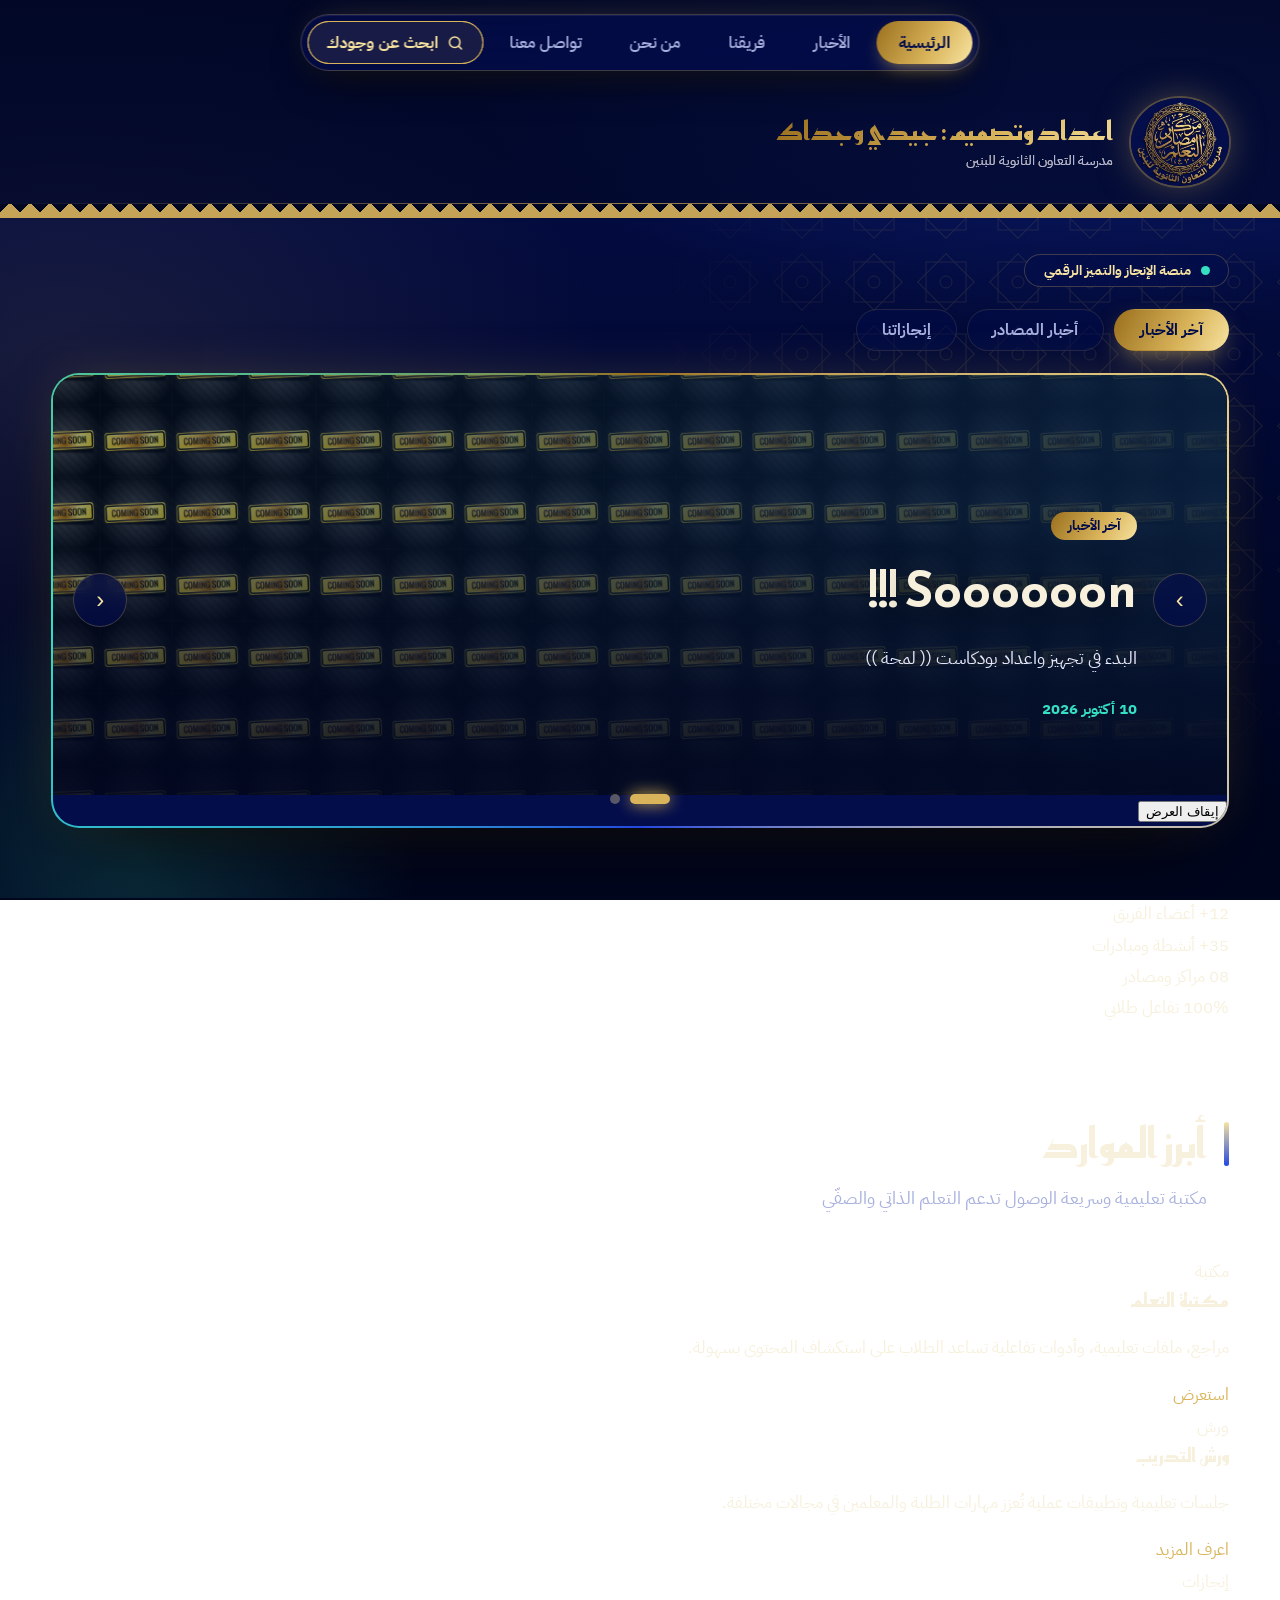
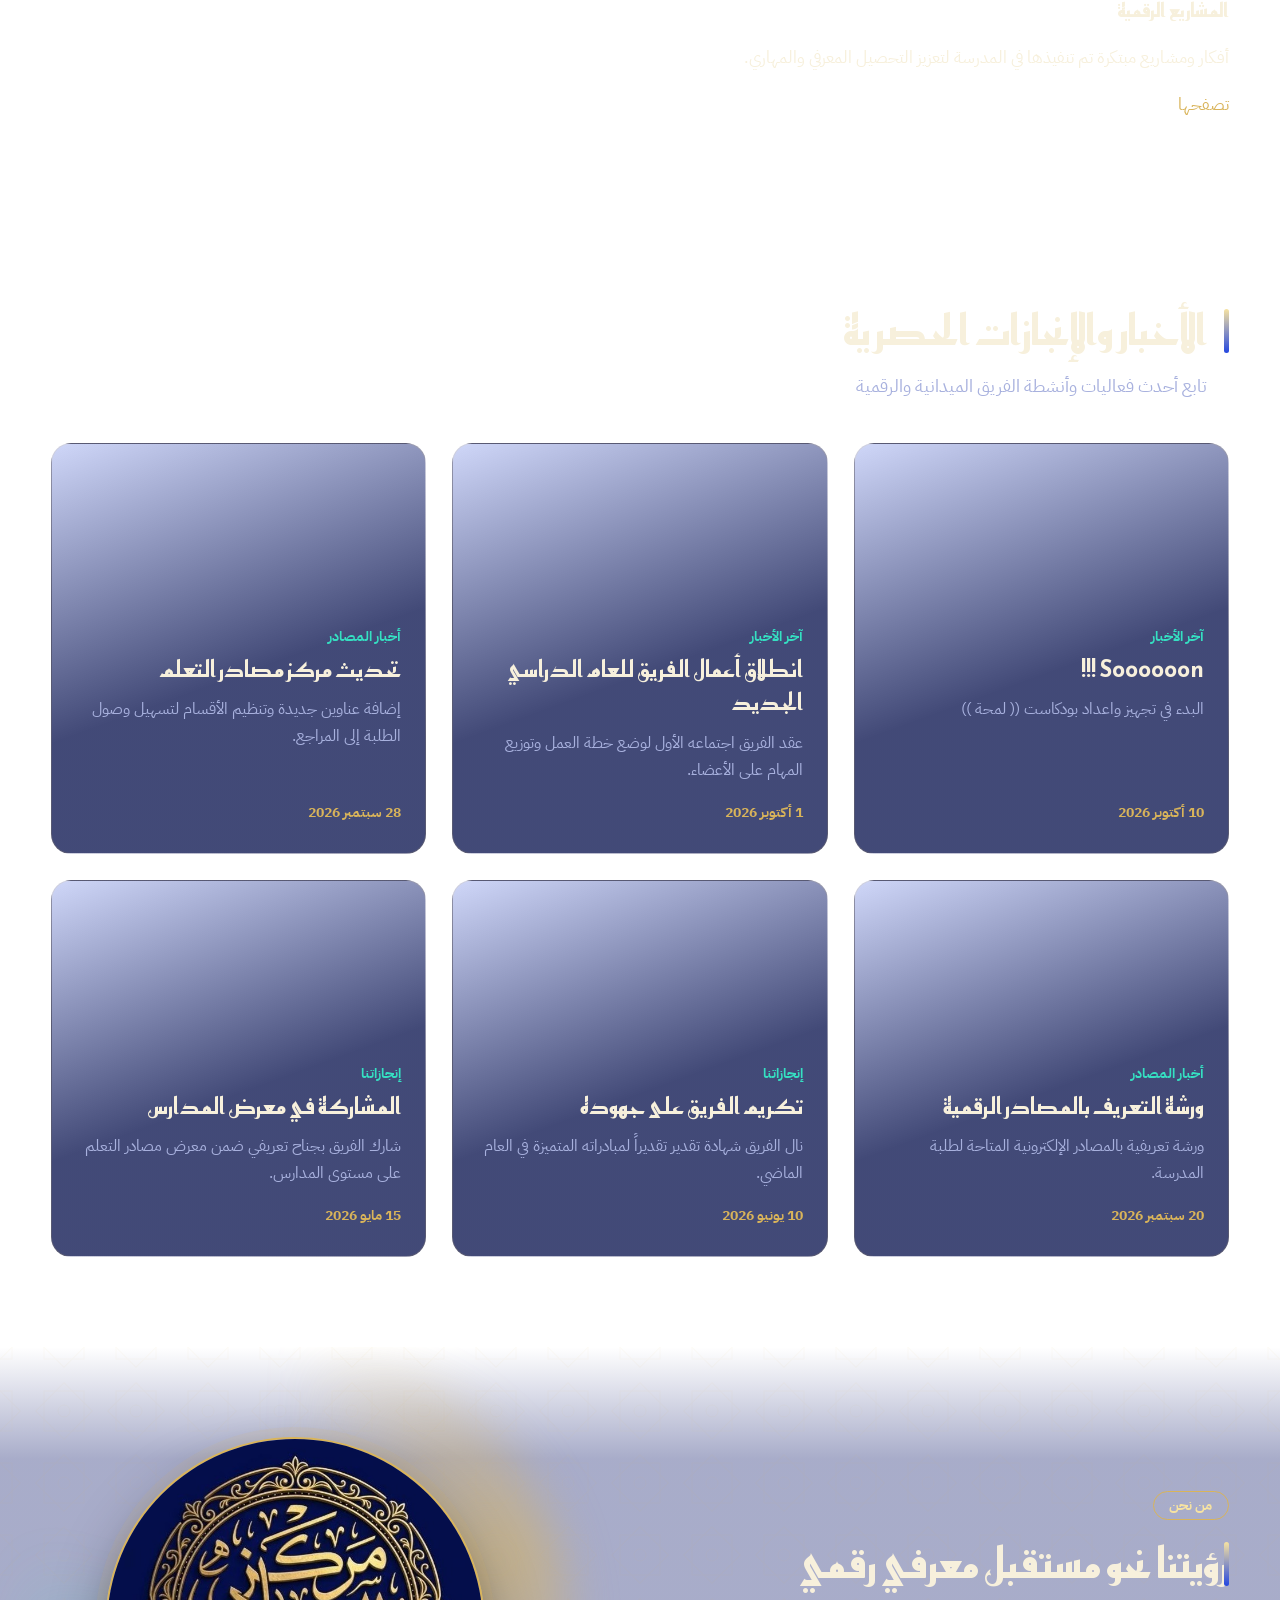
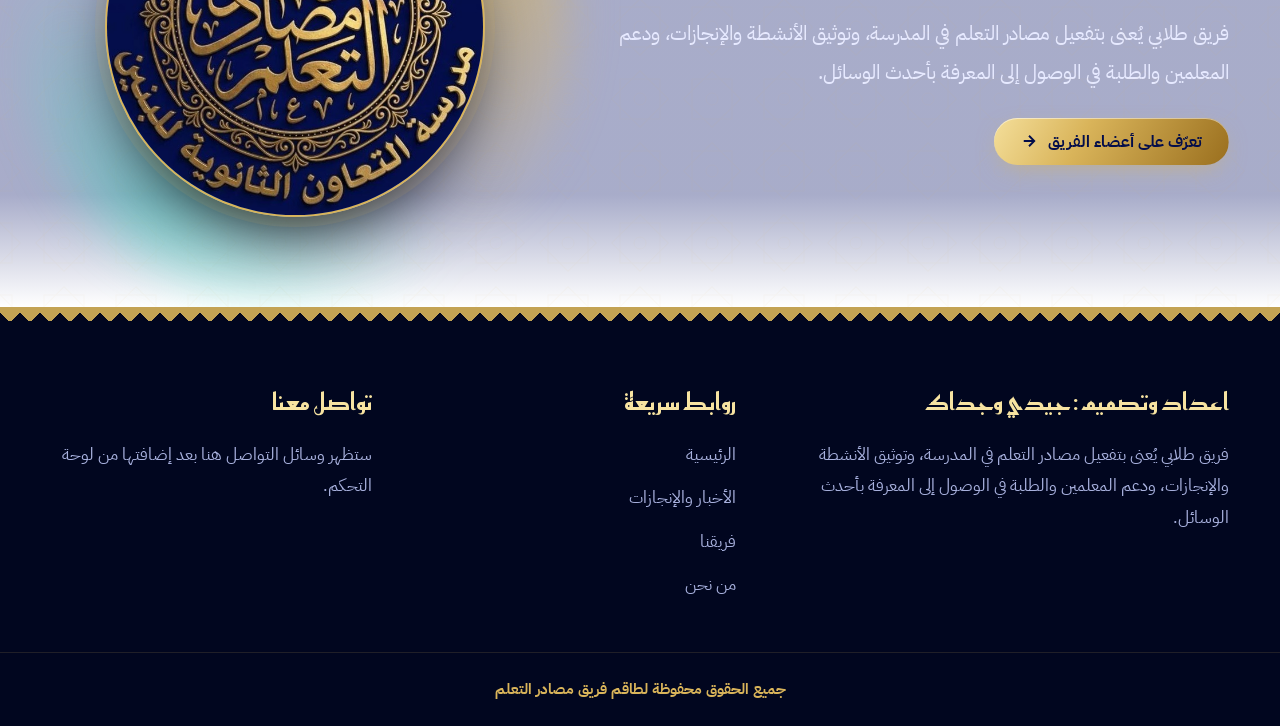
==== commit 486ab398: "Update index.html" ====
--- a/index.html
+++ b/index.html
@@ -3,7 +3,7 @@
 <head>
 <meta charset="utf-8">
 <meta name="viewport" content="width=device-width, initial-scale=1">
-<meta name="description" content="الموقع الرسمي لفريق مصادر التعلم الطلابي  - تصميم استثنائي وعصري">
+<meta name="description" content="الموقع الرسمي ل جيدي وجداك  - تصميم استثنائي وعصري">
 <title>الرئيسية | فريق مصادر التعلم</title>
 <link rel="stylesheet" href="css/style.css">
 </head>
